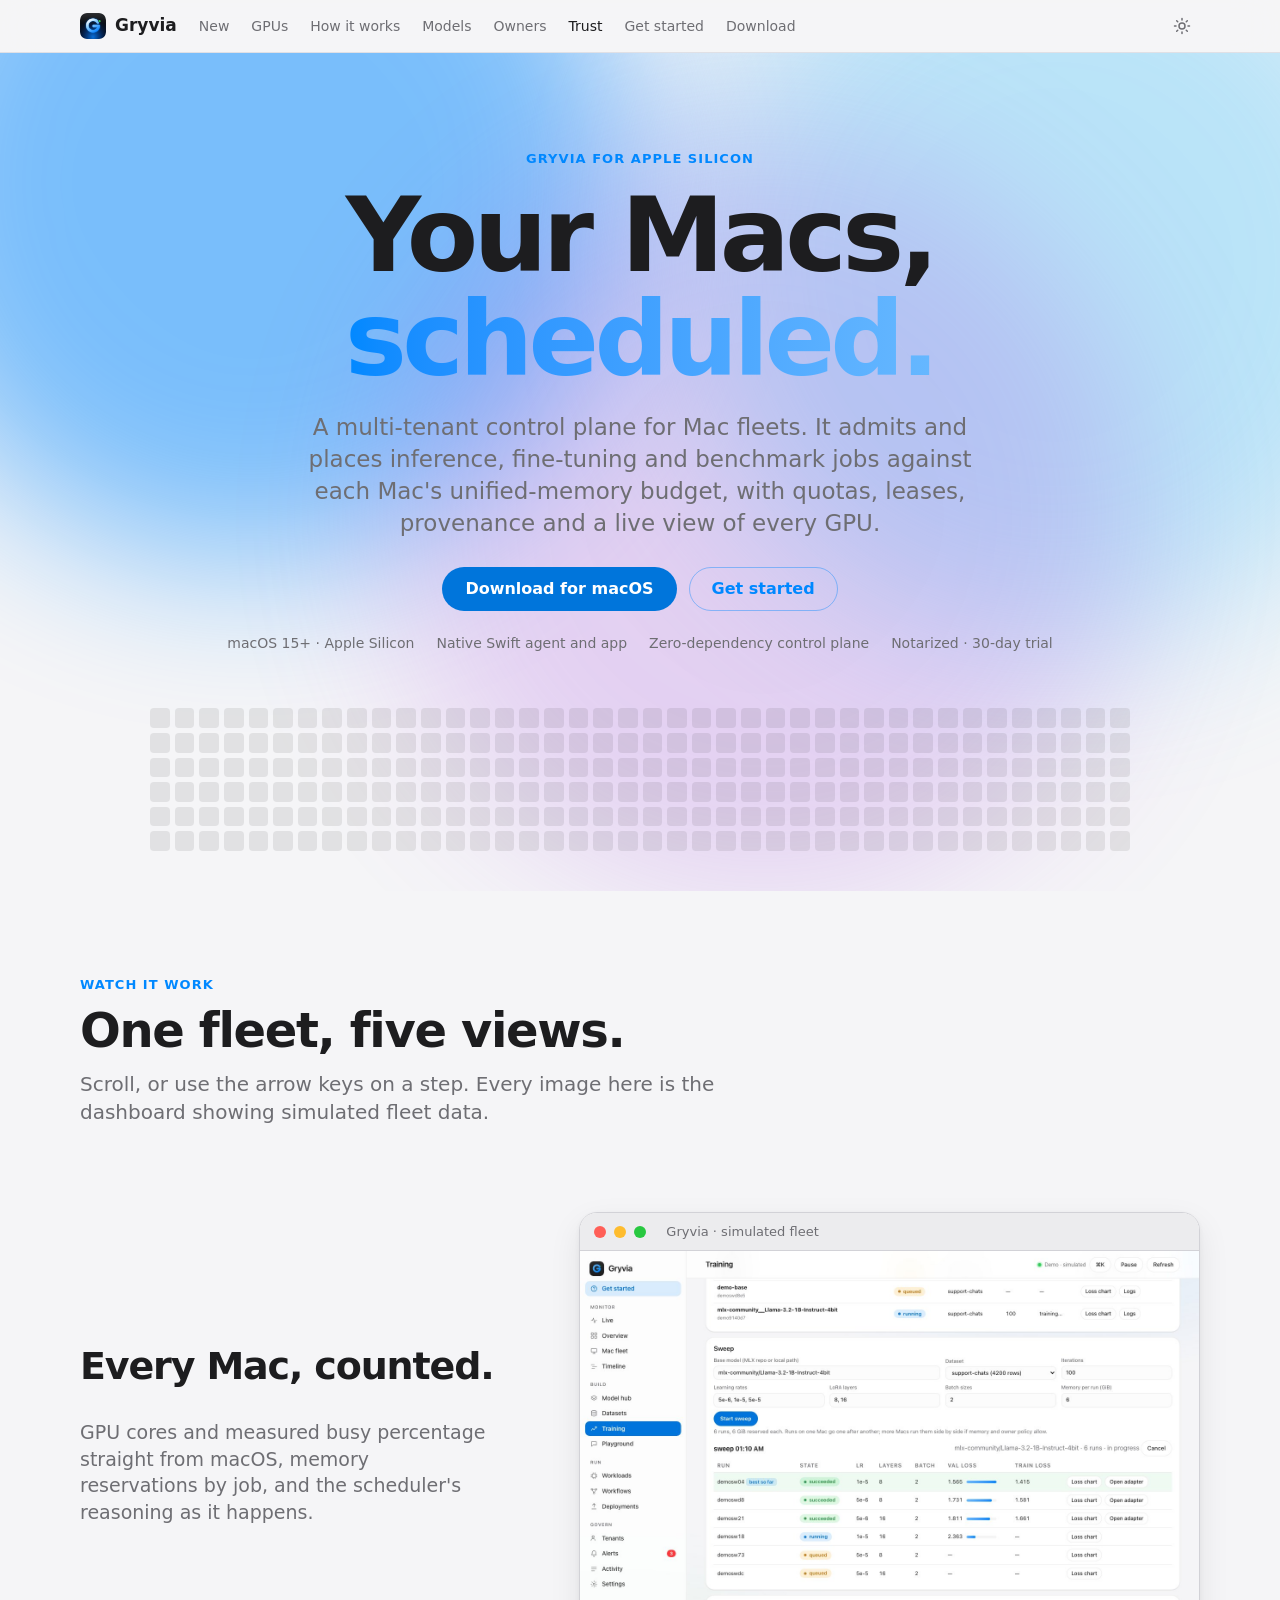
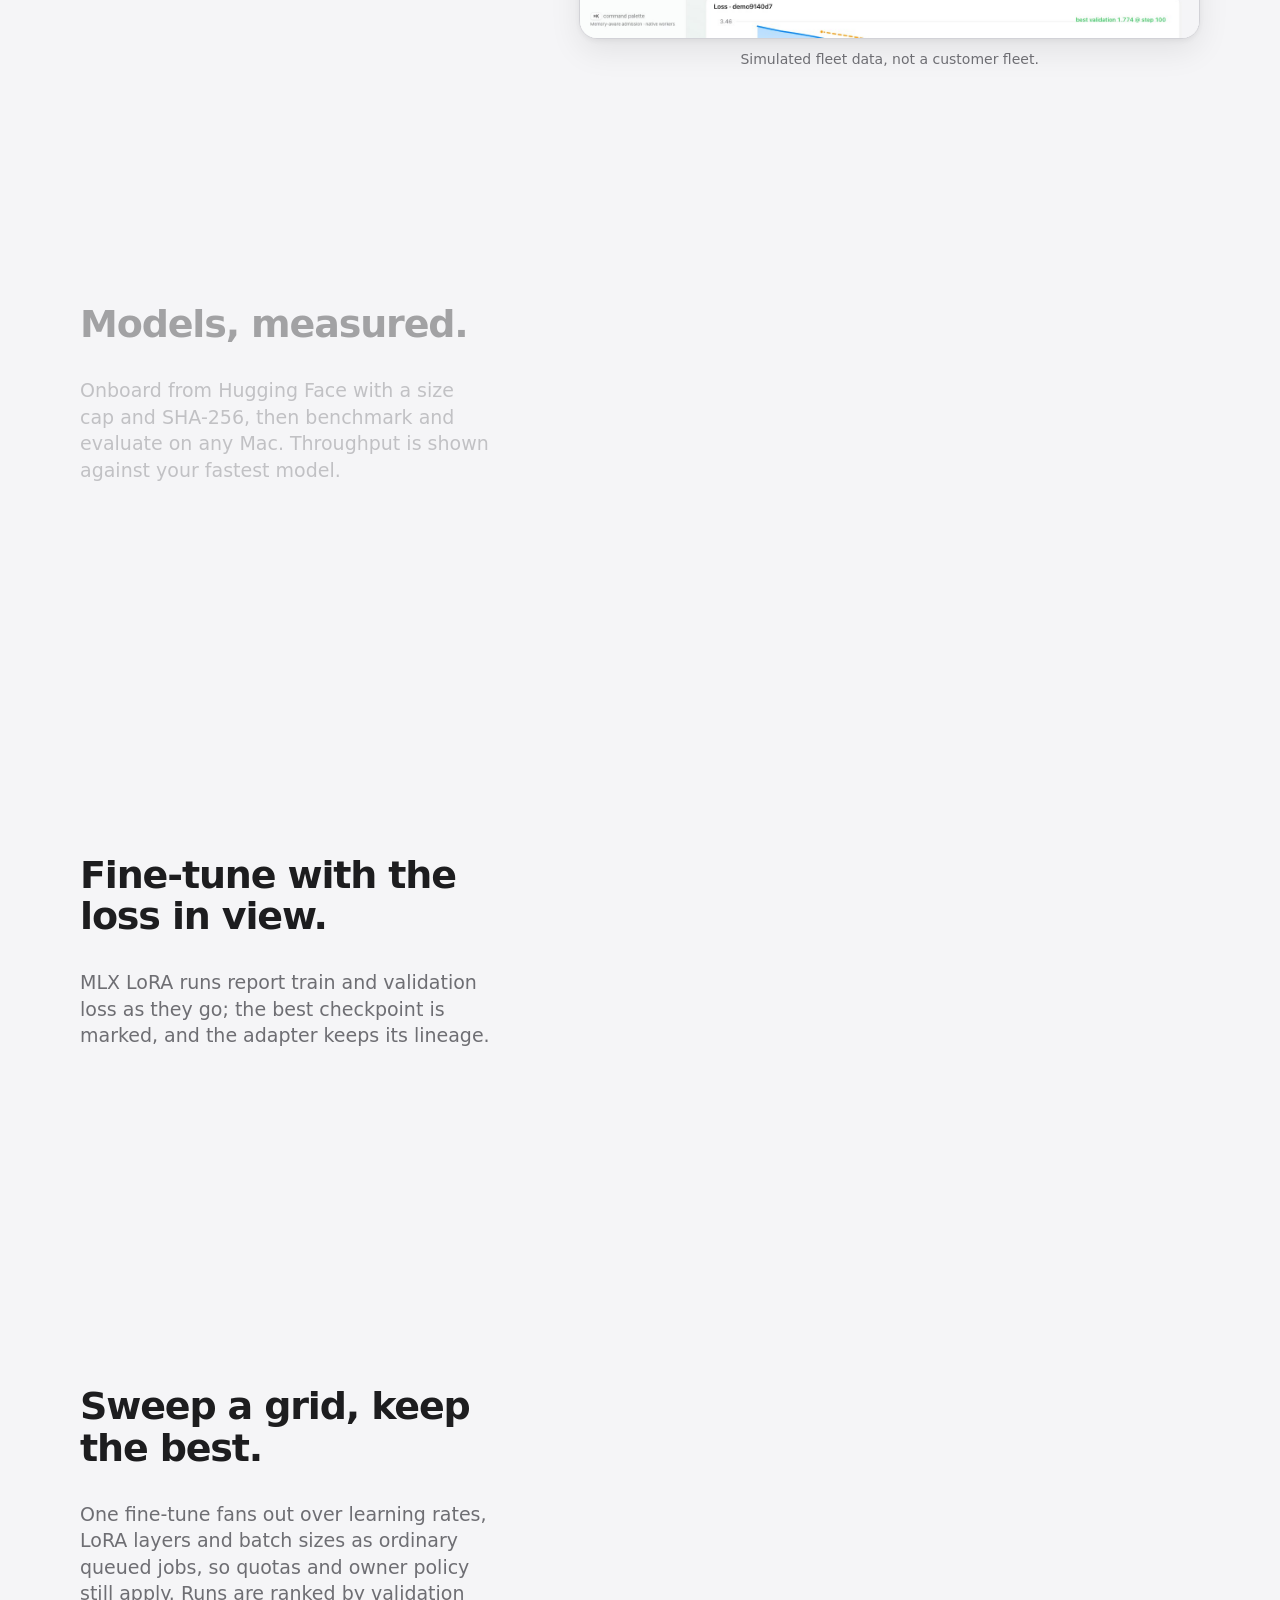
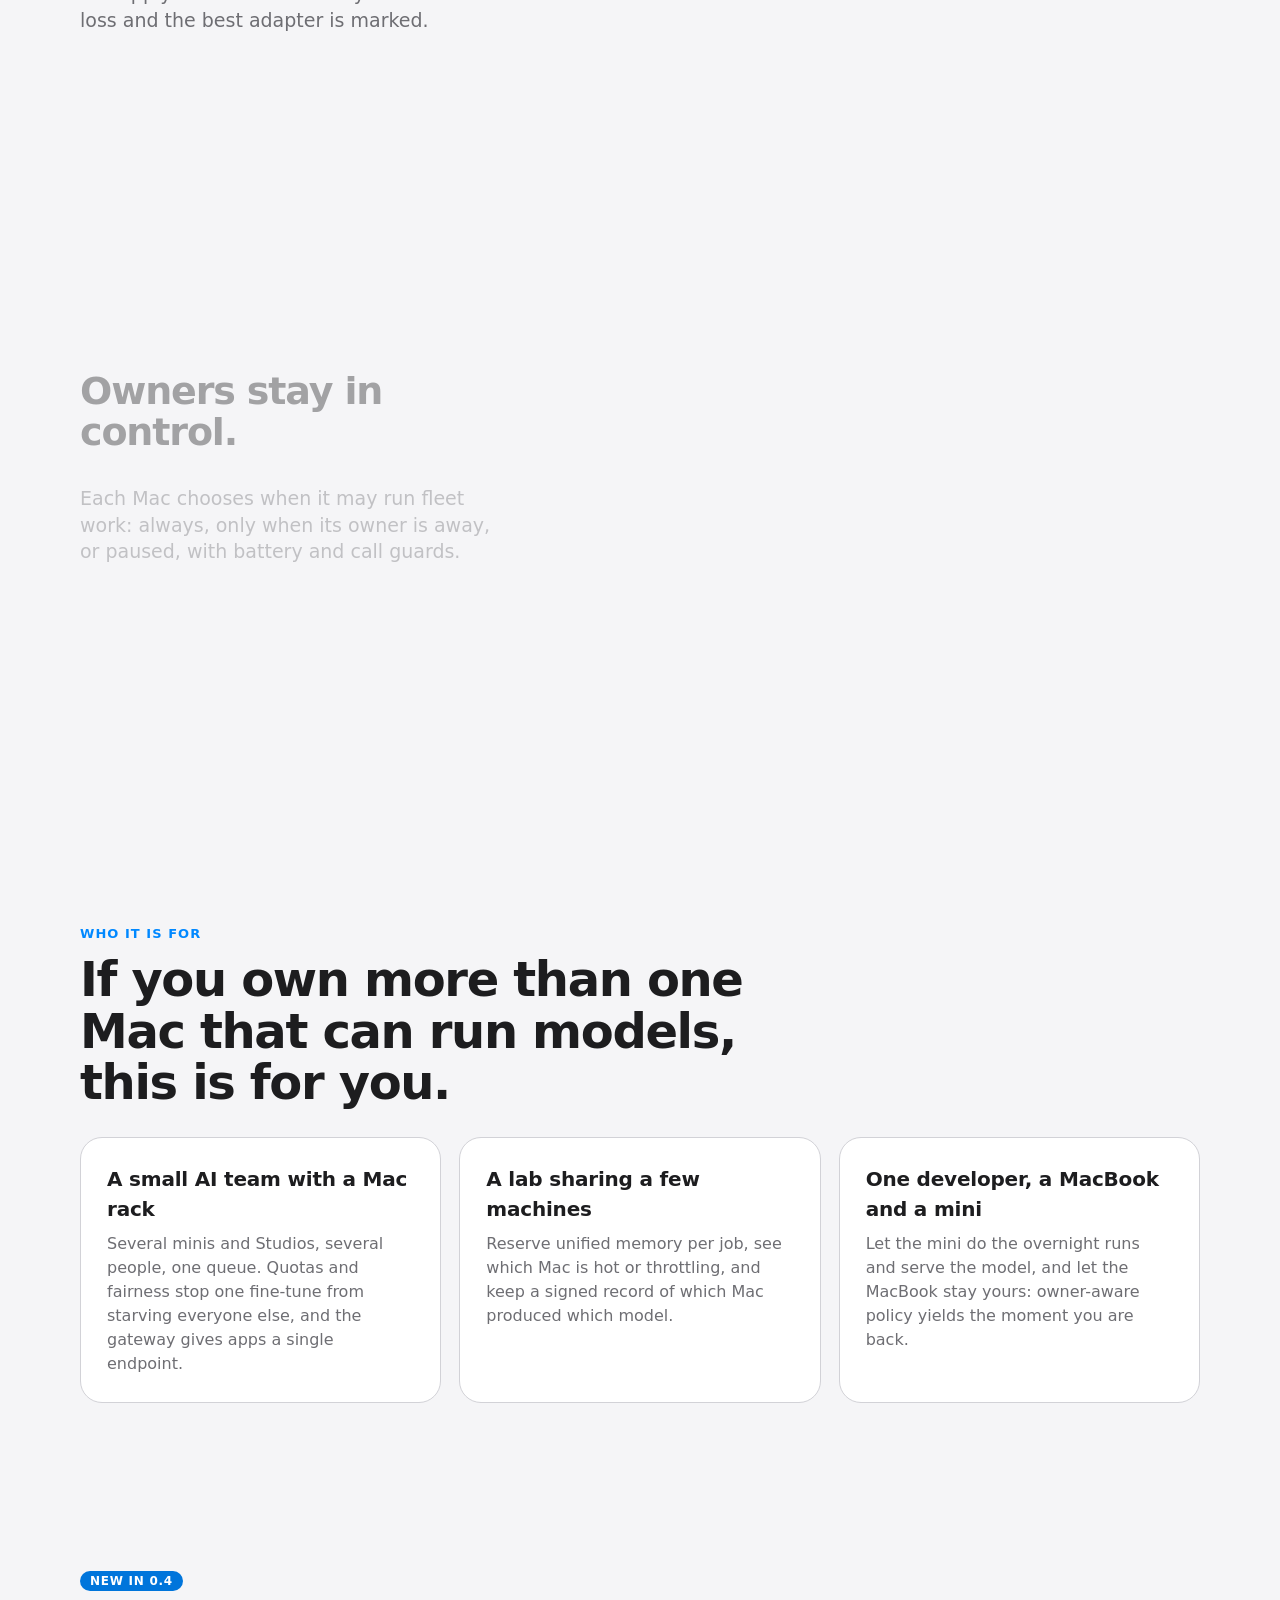
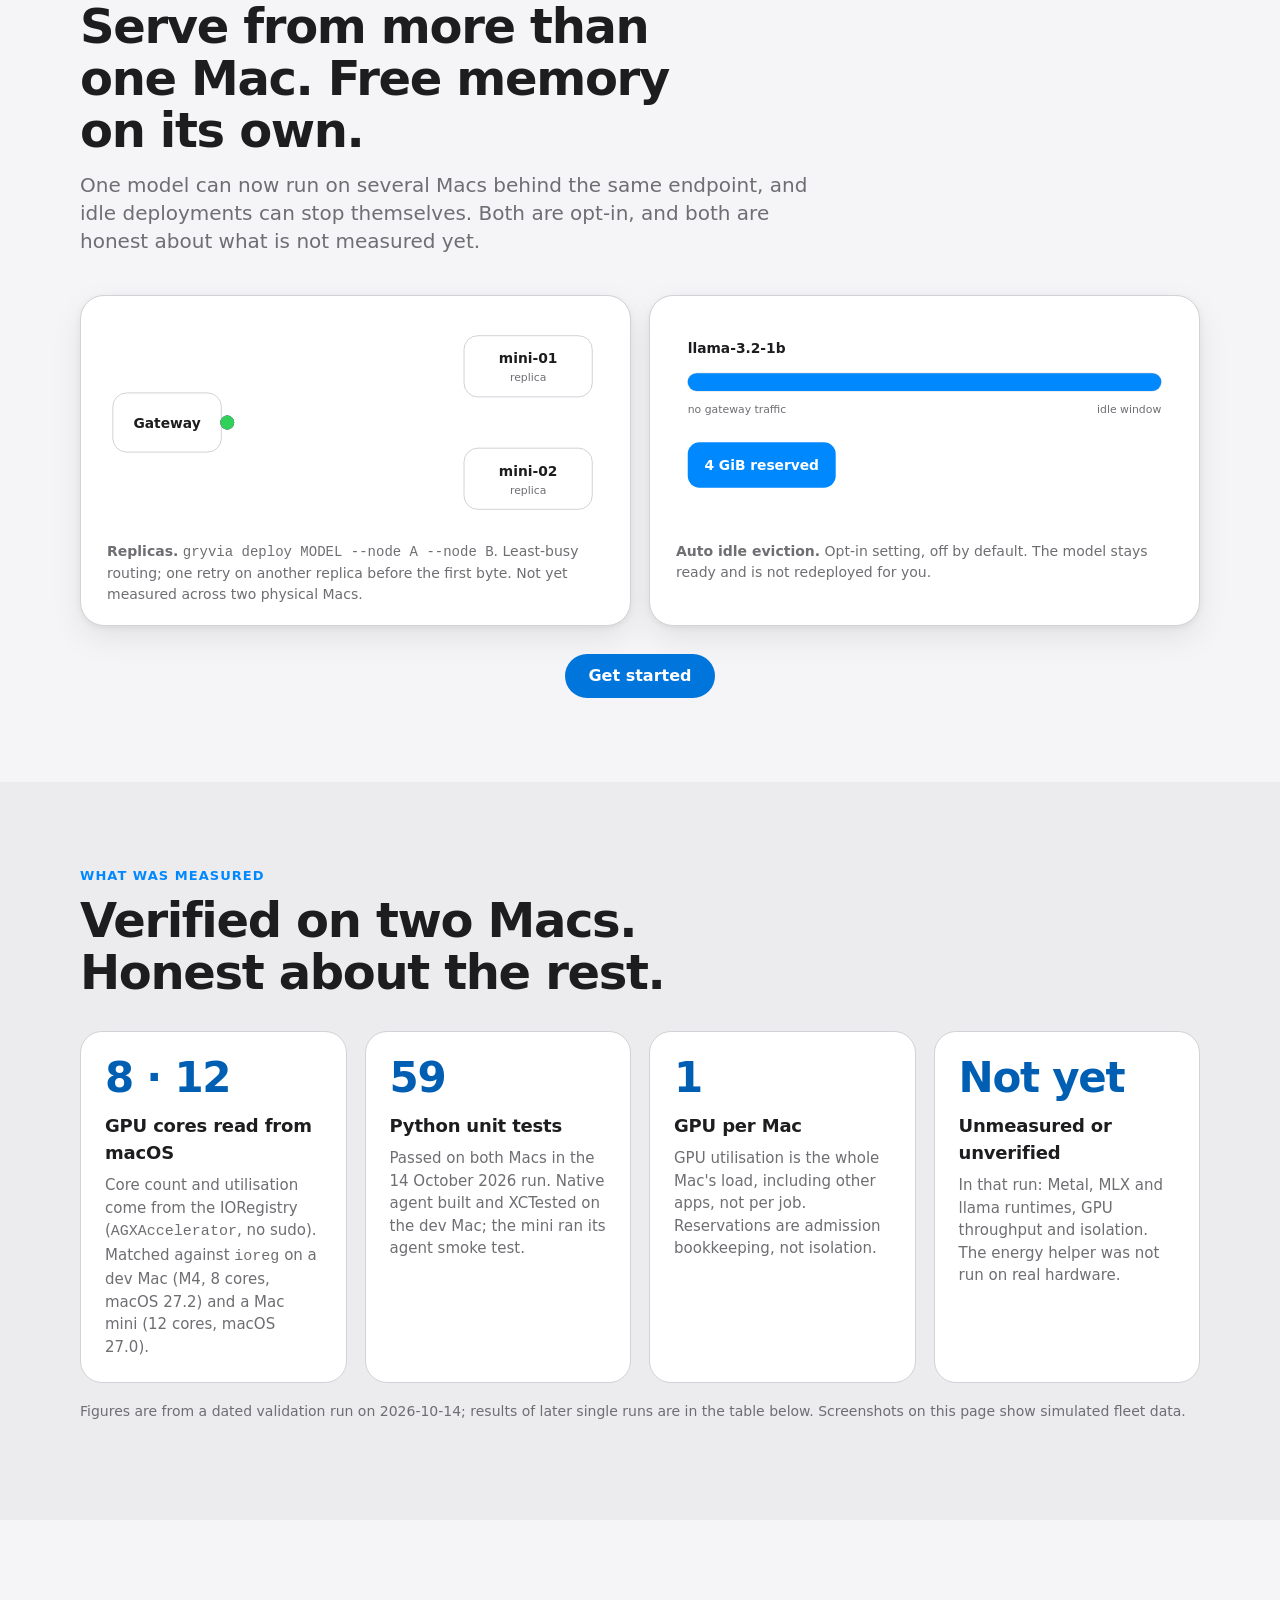
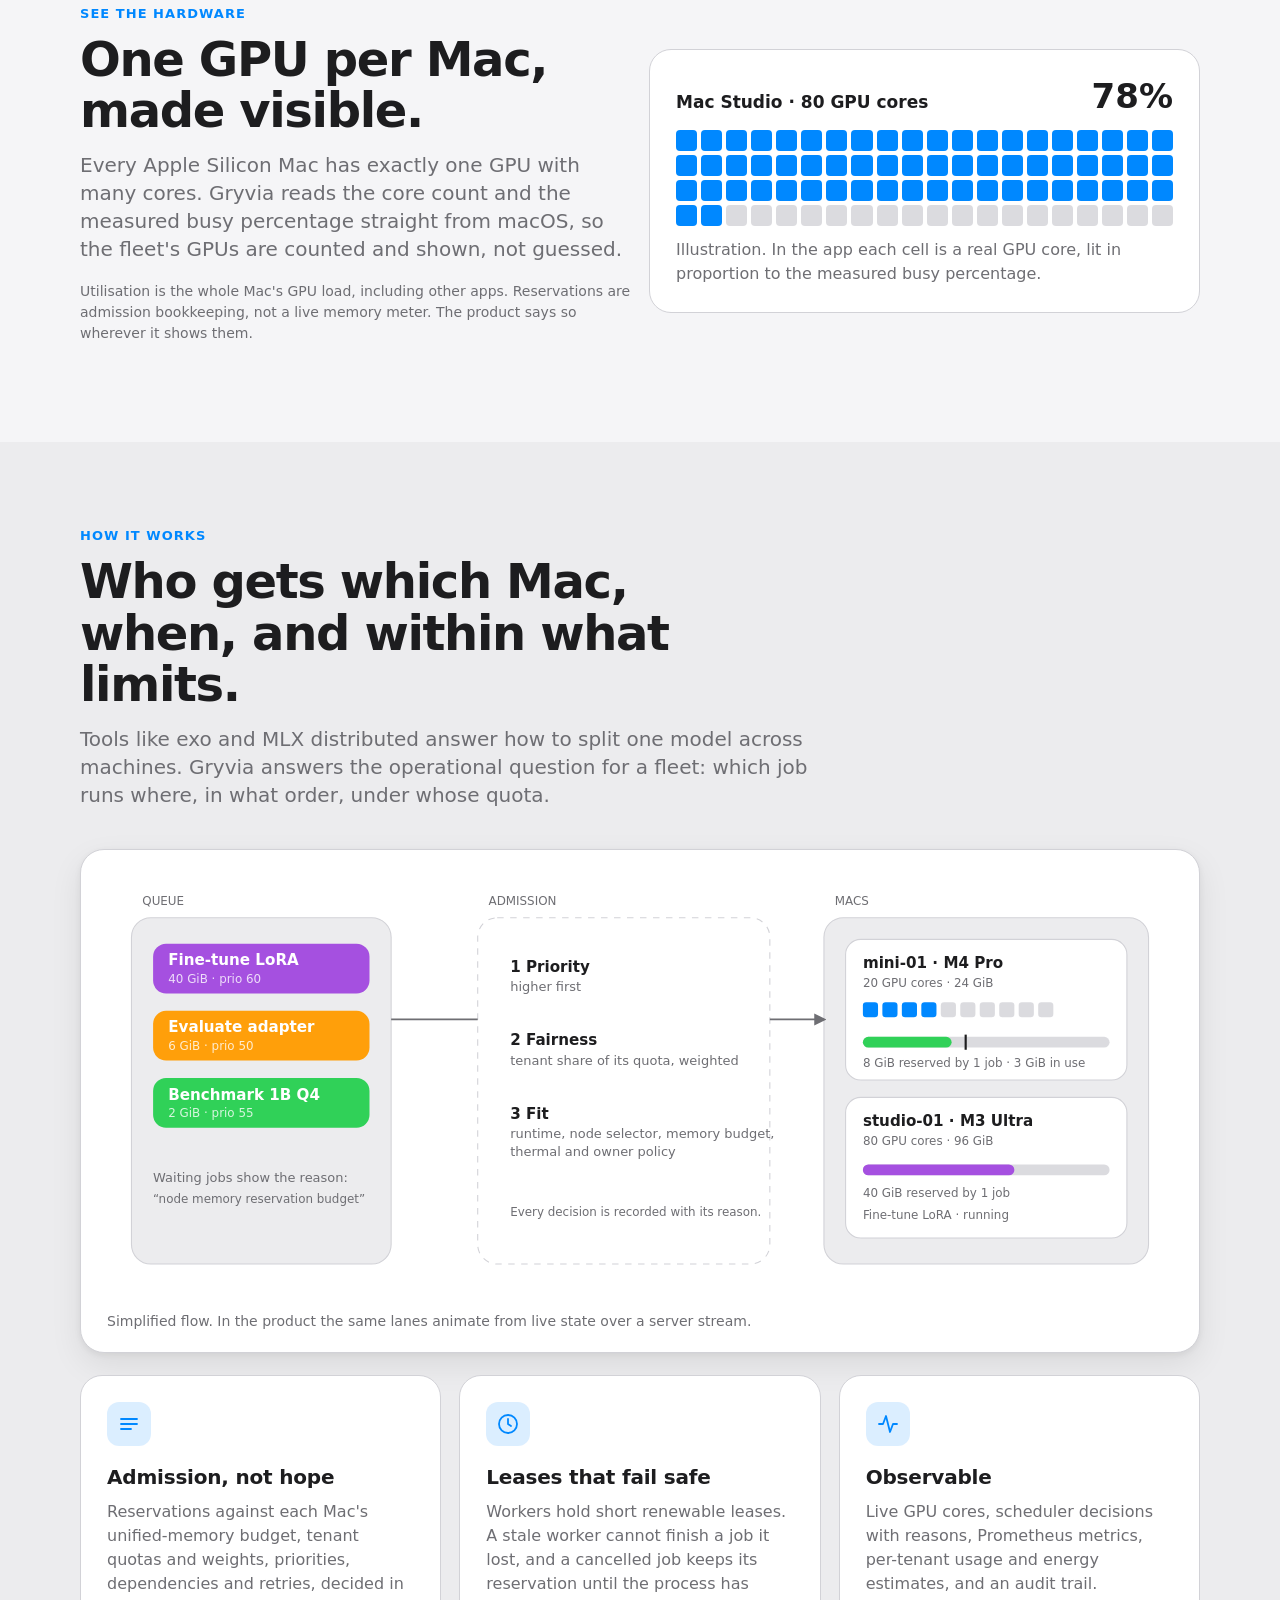
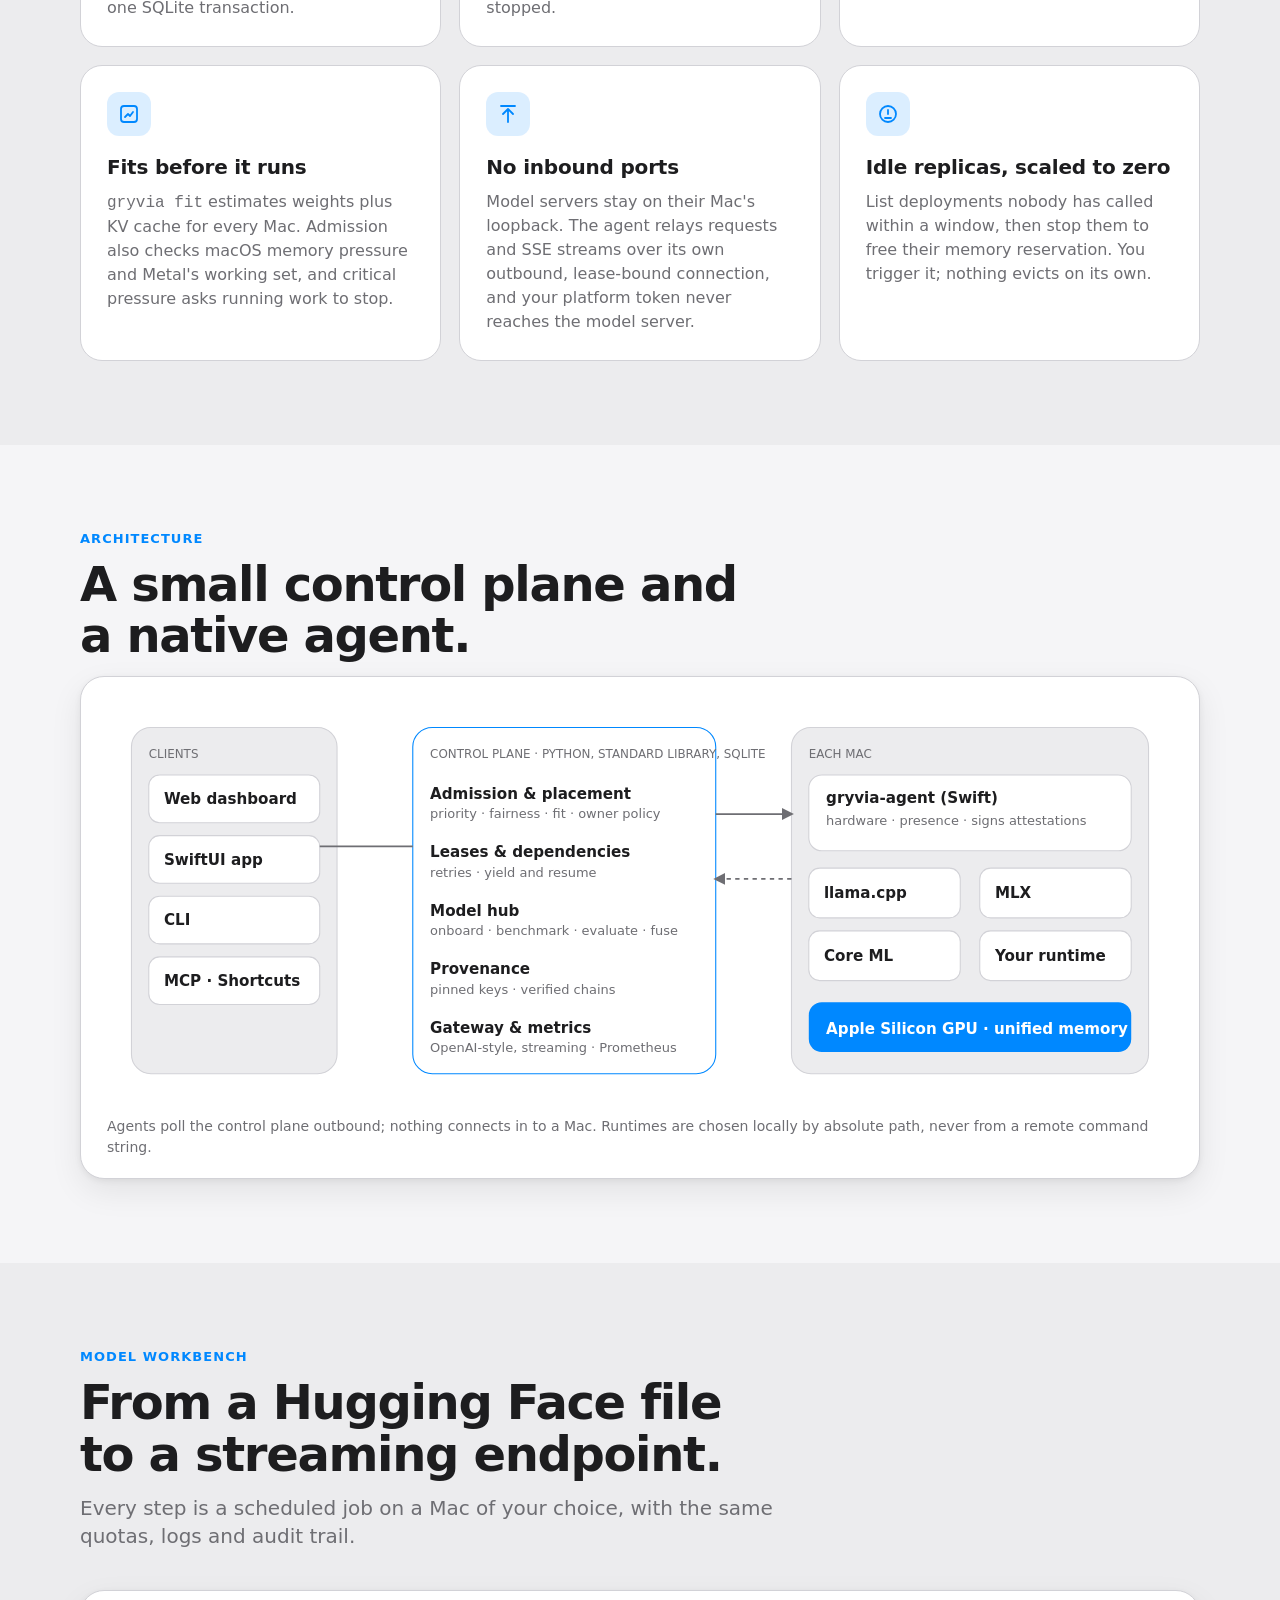
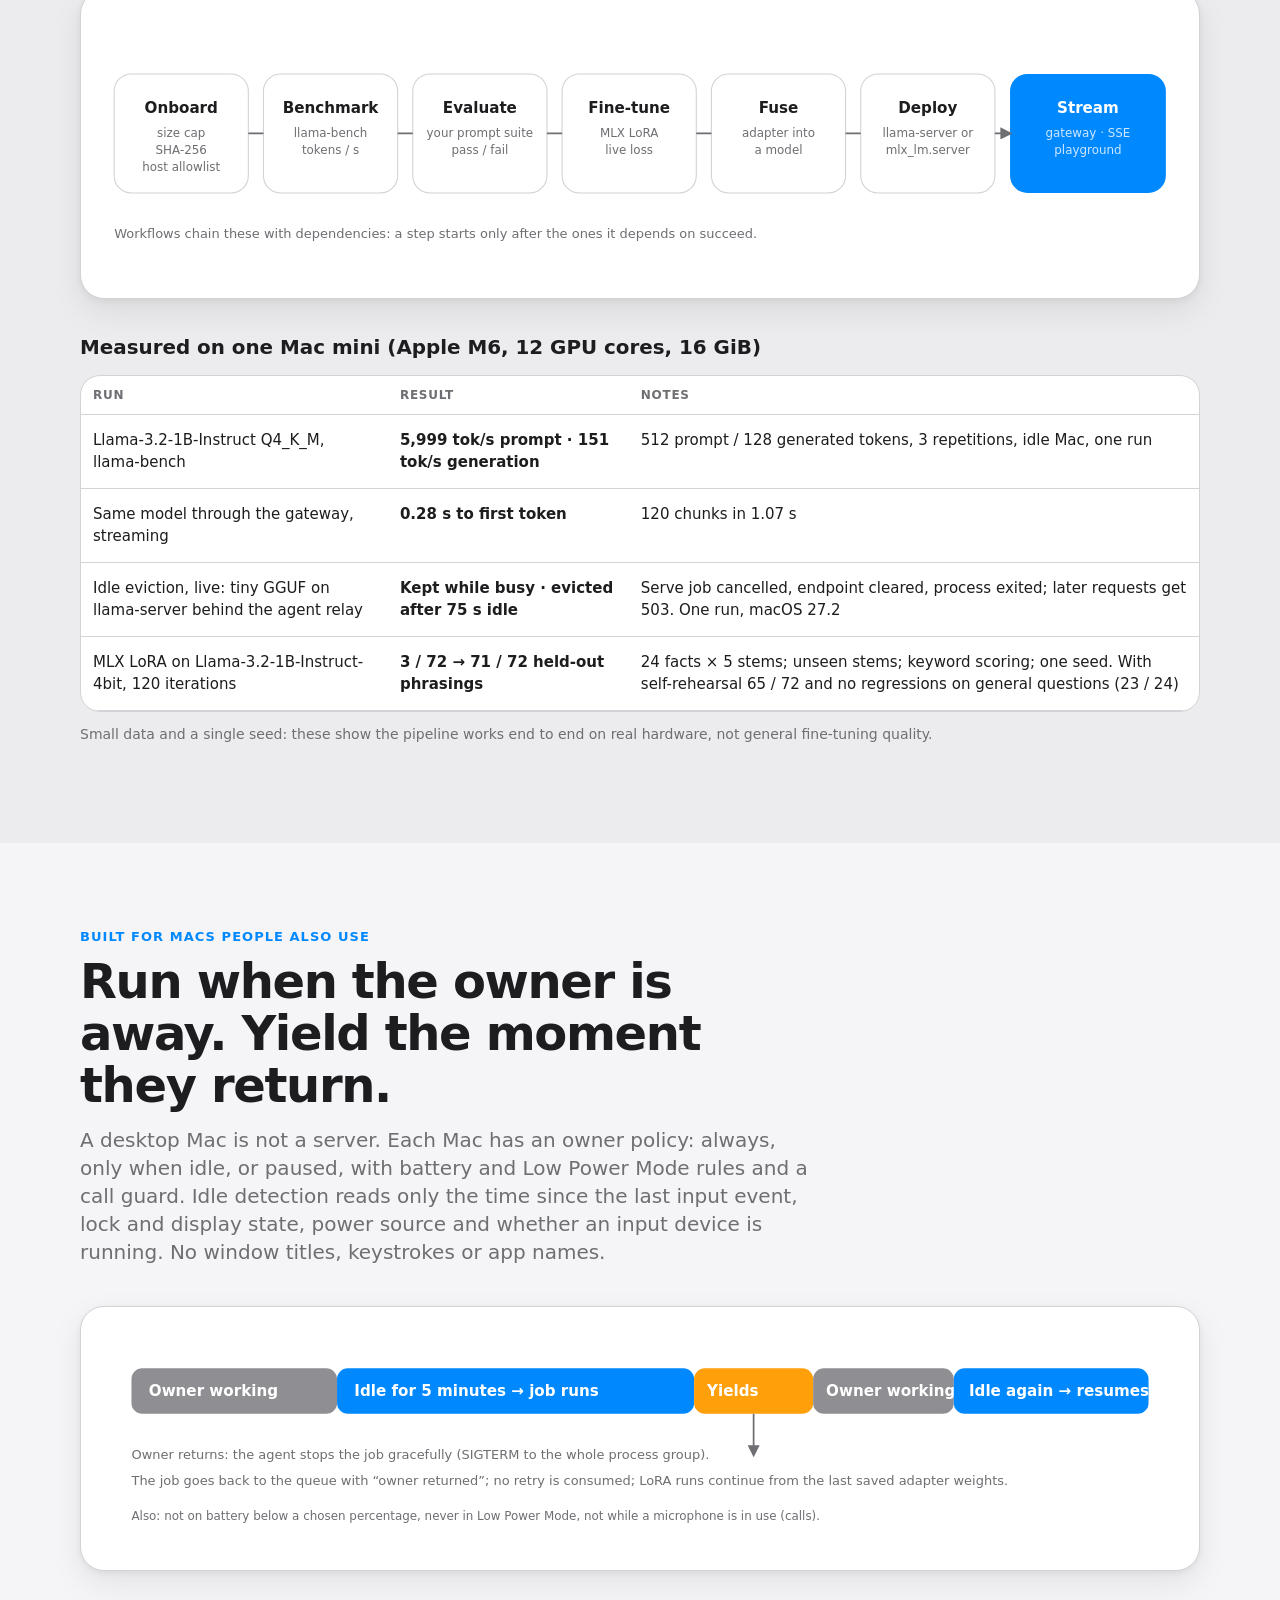
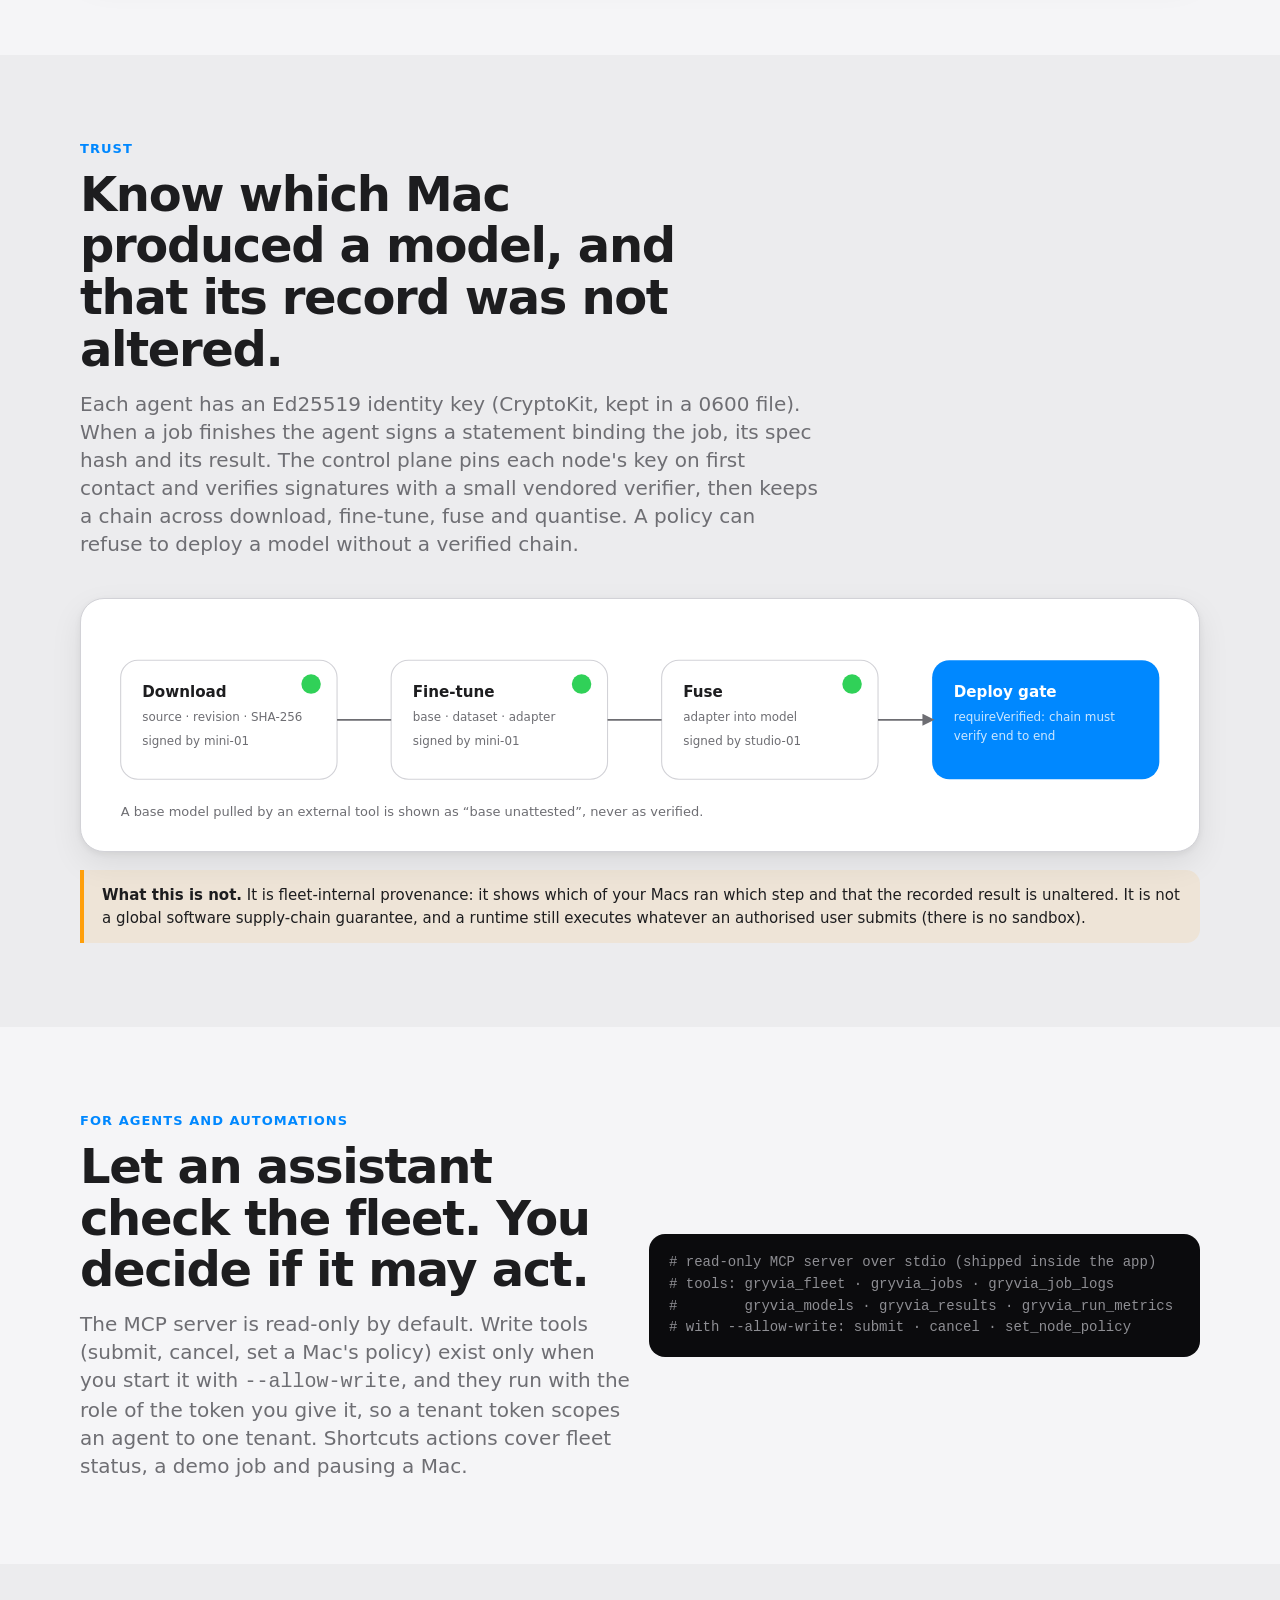
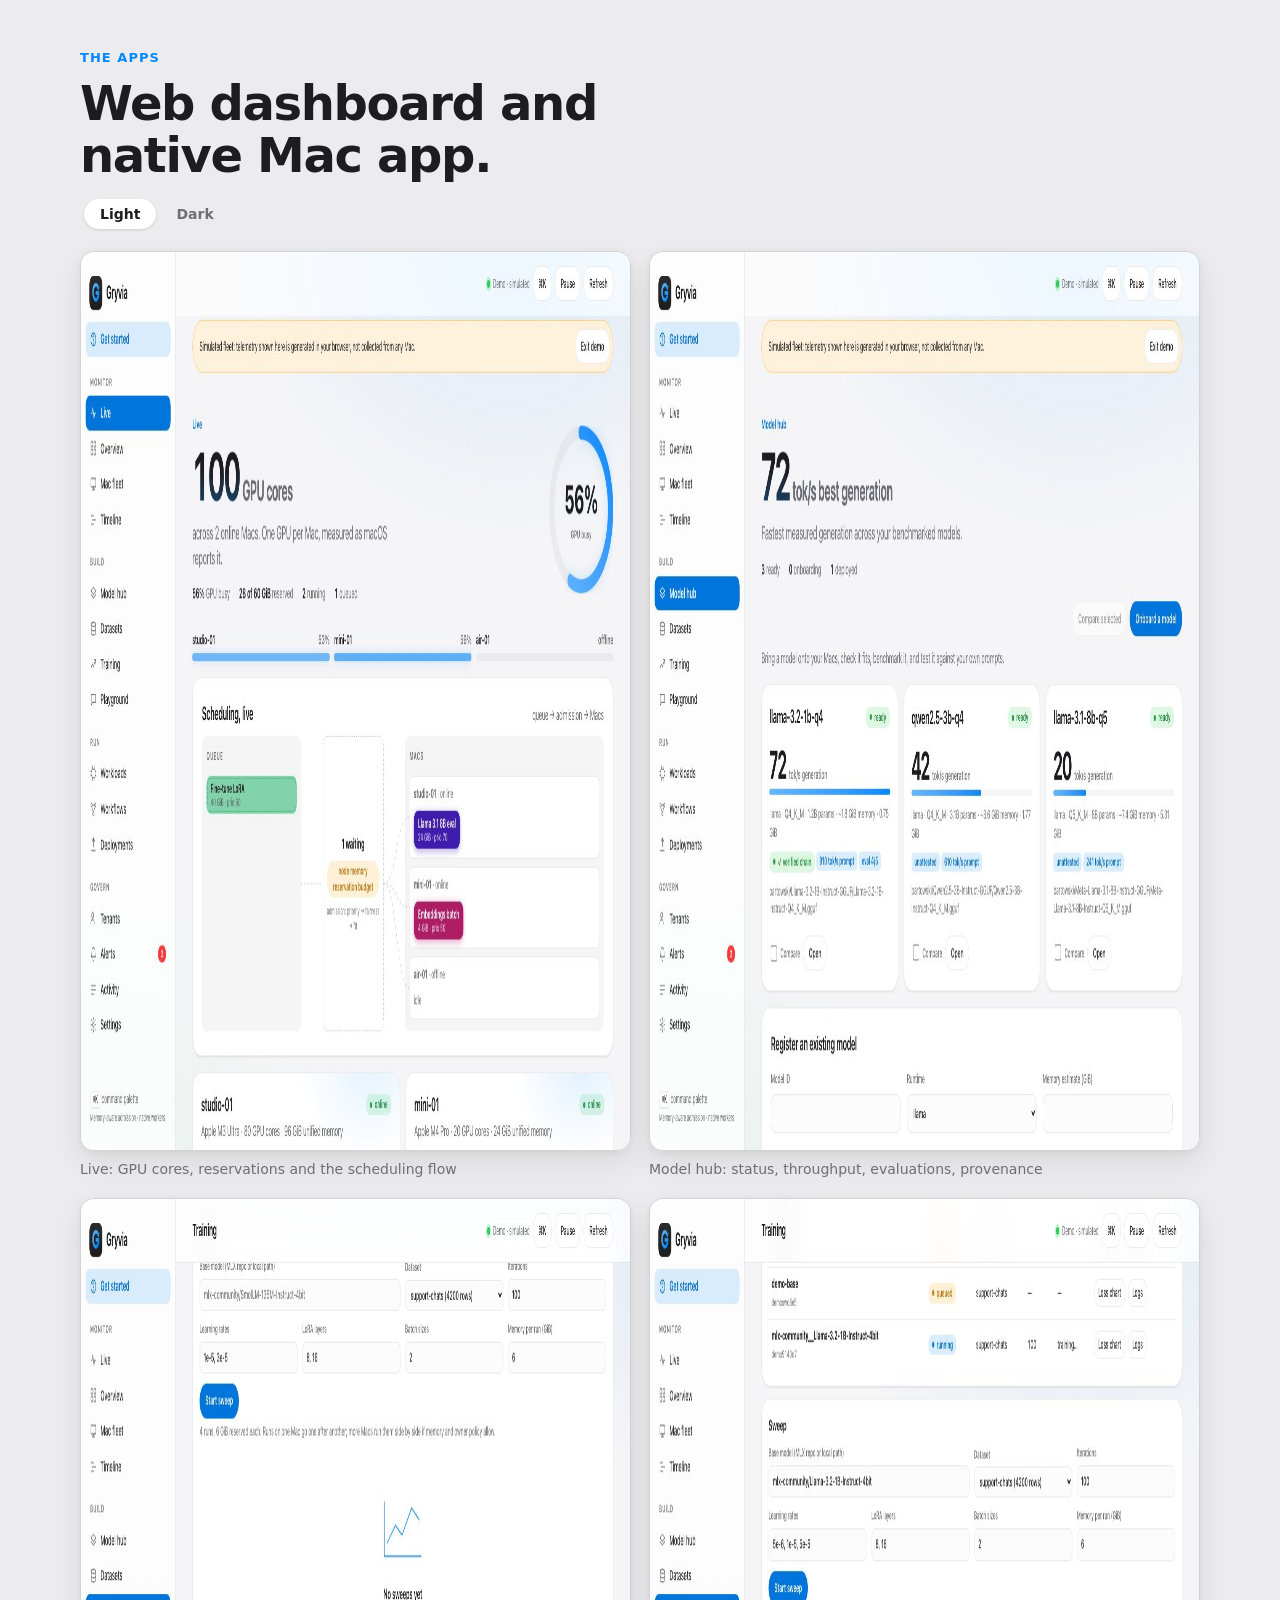
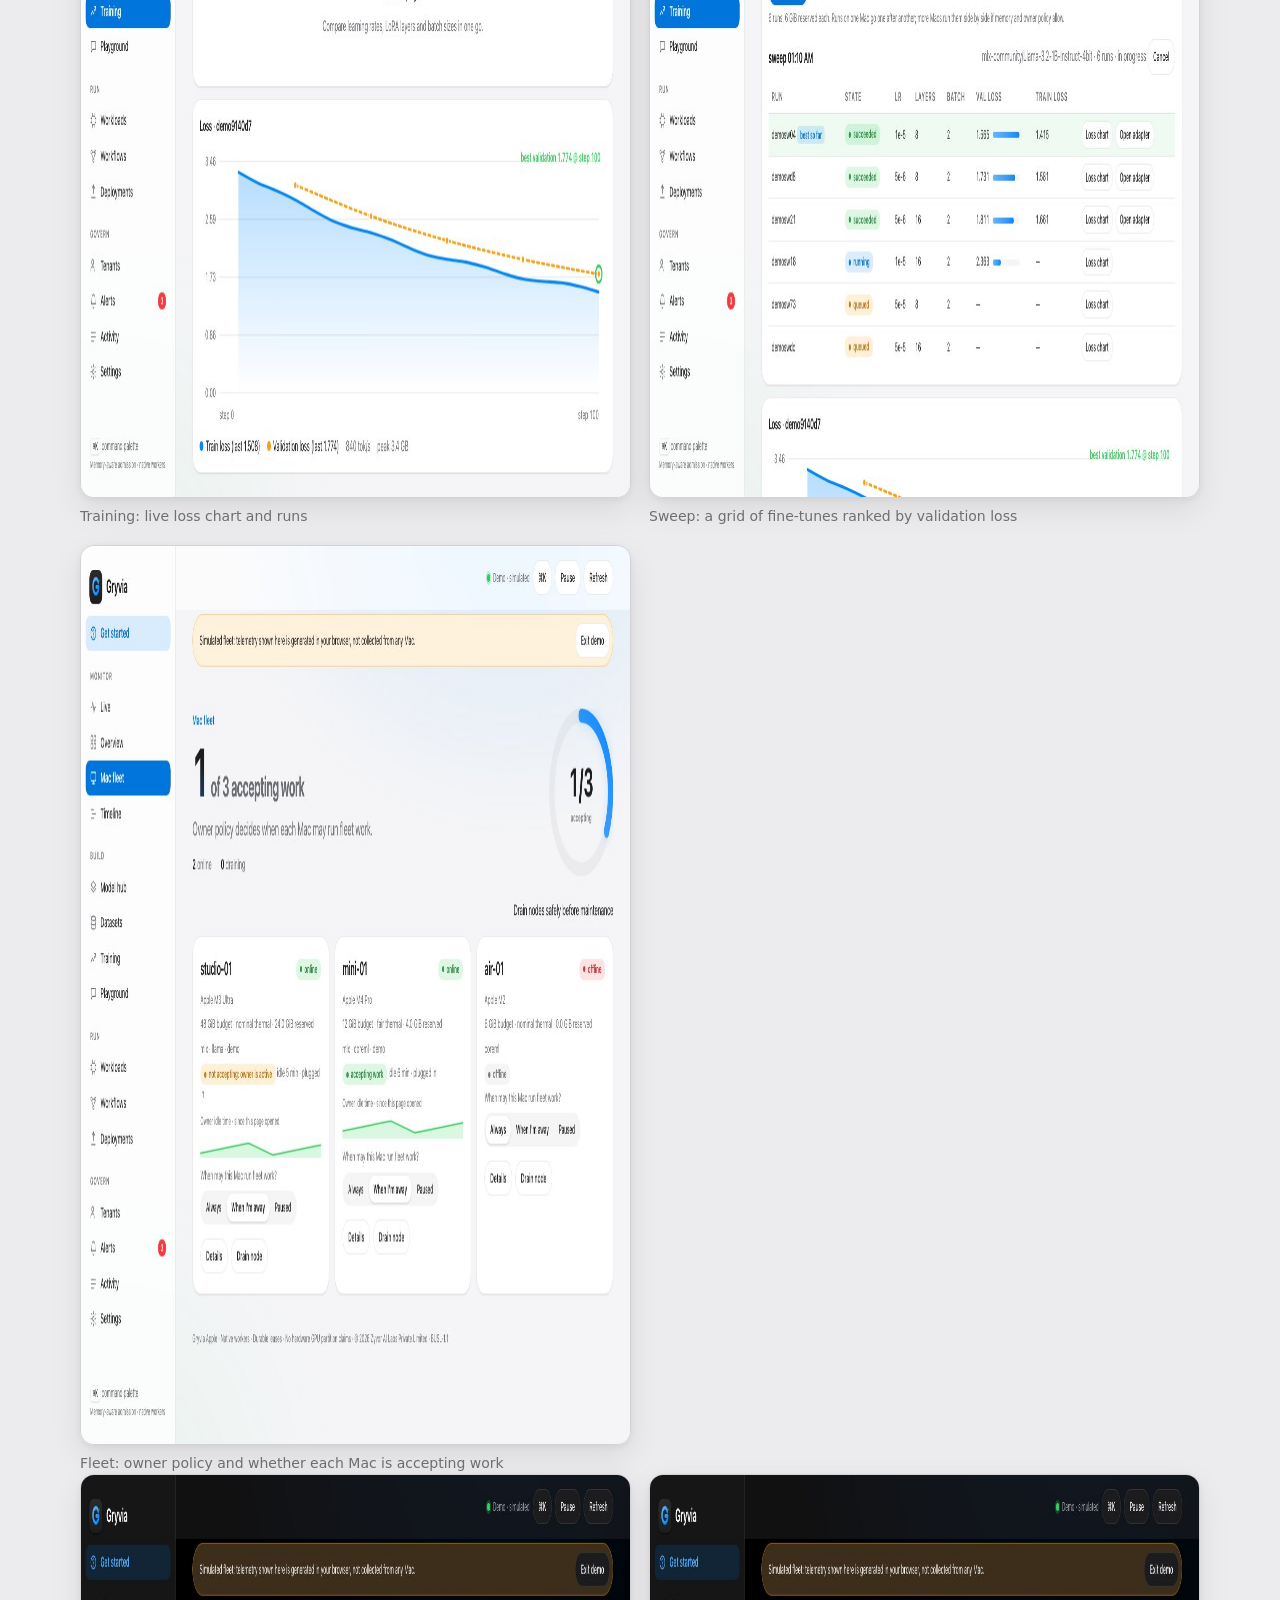
==== index.html @ c0bbc248 "Publish site Co-Authored-By: Claude Sonnet 5.5 <noreply@anthropic.com>" ====
<!doctype html>
<html lang="en">
<head>
<meta charset="utf-8">
<meta name="viewport" content="width=device-width,initial-scale=1">
<meta name="color-scheme" content="light dark">
<title>Gryvia: a control plane for Apple Silicon fleets</title>
<meta name="description" content="Schedule inference, fine-tuning and benchmarks across your Macs against each machine's unified-memory budget, with quotas, leases, provenance and a live GPU view.">
<meta property="og:title" content="Gryvia: your Macs, scheduled">
<meta property="og:description" content="A multi-tenant control plane for Apple Silicon fleets: admission, placement, quotas, leases, provenance and observability.">
<meta property="og:image" content="img/og.jpg">
<meta property="og:type" content="website">
<meta name="twitter:card" content="summary_large_image">
<link rel="icon" href="img/favicon.svg" type="image/svg+xml">
<link rel="apple-touch-icon" href="img/apple-touch-icon.png">
<link rel="stylesheet" href="tokens.css">
<link rel="stylesheet" href="site.css">
<script src="theme.js"></script>
</head>
<body>
<a class="skip" href="#main">Skip to content</a>
<nav class="top" aria-label="Primary">
  <div class="wrap">
    <a class="brand" href="#top"><img src="img/apple-touch-icon.png" alt="" width="26" height="26">Gryvia</a>
    <a class="link hide-sm" href="#new">New</a>
    <a class="link hide-sm" href="#visible">GPUs</a>
    <a class="link hide-sm" href="#how">How it works</a>
    <a class="link hide-sm" href="#models">Models</a>
    <a class="link hide-sm" href="#owners">Owners</a>
    <a class="link hide-sm" href="#trust">Trust</a>
    <a class="link" href="start/">Get started</a>
    <a class="link" href="#download">Download</a>
    <span class="sp"></span>
    <button id="theme" type="button" aria-label="Toggle light and dark">
      <svg width="18" height="18" viewBox="0 0 24 24" fill="none" stroke="currentColor" stroke-width="2" stroke-linecap="round"><circle cx="12" cy="12" r="4"/><path d="M12 2v2M12 20v2M4.9 4.9l1.4 1.4M17.7 17.7l1.4 1.4M2 12h2M20 12h2M4.9 19.1l1.4-1.4M17.7 6.3l1.4-1.4"/></svg>
    </button>
  </div>
</nav>

<main id="main">
<header class="hero" id="top">
  <div class="mesh" aria-hidden="true"><i></i><i></i><i></i></div>
  <div class="wrap">
    <div class="eyebrow">Gryvia for Apple Silicon</div>
    <h1>Your Macs, <em>scheduled.</em></h1>
    <p class="lede">A multi-tenant control plane for Mac fleets. It admits and places inference, fine-tuning and benchmark jobs against each Mac's unified-memory budget, with quotas, leases, provenance and a live view of every GPU.</p>
    <div class="cta">
      <a class="btn primary" href="#download">Download for macOS</a>
      <a class="btn ghost" href="start/">Get started</a>
    </div>
    <div class="facts"><span>macOS 15+ · Apple Silicon</span><span>Native Swift agent and app</span><span>Zero-dependency control plane</span><span>Notarized · 30-day trial</span></div>
    <div class="hero-grid reveal" id="hero-grid" role="img" aria-label="Illustration: GPU cores lighting up in waves, as in the Live view"></div>
  </div>
</header>

<section id="story">
  <div class="wrap">
    <div class="eyebrow reveal">Watch it work</div>
    <h2 class="reveal">One fleet, five views.</h2>
    <p class="sub reveal">Scroll, or use the arrow keys on a step. Every image here is the dashboard showing simulated fleet data.</p>
    <div class="story" id="story-root">
      <div class="story-steps" role="group" aria-label="Feature walkthrough">
        <article class="step" data-step="0" tabindex="0" aria-label="Step 1 of 5: Every Mac, counted."><h3>Every Mac, counted.</h3><p>GPU cores and measured busy percentage straight from macOS, memory reservations by job, and the scheduler's reasoning as it happens.</p><figure class="step-img window"><div class="bar"><i></i><i></i><i></i><span>Gryvia</span></div><picture><img class="light" src="img/live-light.jpg" alt="Live view: GPU cores, reservations and scheduling flow (light, simulated fleet)" width="1440" height="900" loading="lazy"><img class="dark" src="img/live-dark.jpg" alt="Live view: GPU cores, reservations and scheduling flow (dark, simulated fleet)" width="1440" height="900" loading="lazy"></picture></figure></article>
        <article class="step" data-step="1" tabindex="0" aria-label="Step 2 of 5: Models, measured."><h3>Models, measured.</h3><p>Onboard from Hugging Face with a size cap and SHA-256, then benchmark and evaluate on any Mac. Throughput is shown against your fastest model.</p><figure class="step-img window"><div class="bar"><i></i><i></i><i></i><span>Gryvia</span></div><picture><img class="light" src="img/models-light.jpg" alt="Model hub: status, throughput, evaluations and provenance (light, simulated fleet)" width="1440" height="900" loading="lazy"><img class="dark" src="img/models-dark.jpg" alt="Model hub: status, throughput, evaluations and provenance (dark, simulated fleet)" width="1440" height="900" loading="lazy"></picture></figure></article>
        <article class="step" data-step="2" tabindex="0" aria-label="Step 3 of 5: Fine-tune with the loss in view."><h3>Fine-tune with the loss in view.</h3><p>MLX LoRA runs report train and validation loss as they go; the best checkpoint is marked, and the adapter keeps its lineage.</p><figure class="step-img window"><div class="bar"><i></i><i></i><i></i><span>Gryvia</span></div><picture><img class="light" src="img/training-light.jpg" alt="Training: live loss chart and runs (light, simulated fleet)" width="1440" height="900" loading="lazy"><img class="dark" src="img/training-dark.jpg" alt="Training: live loss chart and runs (dark, simulated fleet)" width="1440" height="900" loading="lazy"></picture></figure></article>
        <article class="step" data-step="3" tabindex="0" aria-label="Step 4 of 5: Sweep a grid, keep the best."><h3>Sweep a grid, keep the best.</h3><p>One fine-tune fans out over learning rates, LoRA layers and batch sizes as ordinary queued jobs, so quotas and owner policy still apply. Runs are ranked by validation loss and the best adapter is marked.</p><figure class="step-img window"><div class="bar"><i></i><i></i><i></i><span>Gryvia</span></div><picture><img class="light" src="img/sweep-light.jpg" alt="Sweep: a grid of fine-tunes ranked by validation loss (light, simulated fleet)" width="1440" height="900" loading="lazy"><img class="dark" src="img/sweep-dark.jpg" alt="Sweep: a grid of fine-tunes ranked by validation loss (dark, simulated fleet)" width="1440" height="900" loading="lazy"></picture></figure></article>
        <article class="step" data-step="4" tabindex="0" aria-label="Step 5 of 5: Owners stay in control."><h3>Owners stay in control.</h3><p>Each Mac chooses when it may run fleet work: always, only when its owner is away, or paused, with battery and call guards.</p><figure class="step-img window"><div class="bar"><i></i><i></i><i></i><span>Gryvia</span></div><picture><img class="light" src="img/fleet-light.jpg" alt="Fleet: owner policy and whether each Mac is accepting work (light, simulated fleet)" width="1440" height="900" loading="lazy"><img class="dark" src="img/fleet-dark.jpg" alt="Fleet: owner policy and whether each Mac is accepting work (dark, simulated fleet)" width="1440" height="900" loading="lazy"></picture></figure></article>
      </div>
      <div class="story-stage">
        <div class="window">
          <div class="bar"><i></i><i></i><i></i><span>Gryvia · simulated fleet</span></div>
          <div class="stage-imgs">
            <picture class="shot on" data-step=0><img class="light" src="img/live-light.jpg" alt="Live view: GPU cores, reservations and scheduling flow (light, simulated fleet)" width="1440" height="900"><img class="dark" src="img/live-dark.jpg" alt="Live view: GPU cores, reservations and scheduling flow (dark, simulated fleet)" width="1440" height="900"></picture>
            <picture class="shot" data-step=1><img class="light" src="img/models-light.jpg" alt="Model hub: status, throughput, evaluations and provenance (light, simulated fleet)" width="1440" height="900" loading="lazy"><img class="dark" src="img/models-dark.jpg" alt="Model hub: status, throughput, evaluations and provenance (dark, simulated fleet)" width="1440" height="900" loading="lazy"></picture>
            <picture class="shot" data-step=2><img class="light" src="img/training-light.jpg" alt="Training: live loss chart and runs (light, simulated fleet)" width="1440" height="900" loading="lazy"><img class="dark" src="img/training-dark.jpg" alt="Training: live loss chart and runs (dark, simulated fleet)" width="1440" height="900" loading="lazy"></picture>
            <picture class="shot" data-step=3><img class="light" src="img/sweep-light.jpg" alt="Sweep: a grid of fine-tunes ranked by validation loss (light, simulated fleet)" width="1440" height="900" loading="lazy"><img class="dark" src="img/sweep-dark.jpg" alt="Sweep: a grid of fine-tunes ranked by validation loss (dark, simulated fleet)" width="1440" height="900" loading="lazy"></picture>
            <picture class="shot" data-step=4><img class="light" src="img/fleet-light.jpg" alt="Fleet: owner policy and whether each Mac is accepting work (light, simulated fleet)" width="1440" height="900" loading="lazy"><img class="dark" src="img/fleet-dark.jpg" alt="Fleet: owner policy and whether each Mac is accepting work (dark, simulated fleet)" width="1440" height="900" loading="lazy"></picture>
          </div>
        </div>
        <p class="note demo-label">Simulated fleet data, not a customer fleet.</p>
      </div>
    </div>
  </div>
</section>

<section id="who">
  <div class="wrap">
    <div class="eyebrow reveal">Who it is for</div>
    <h2 class="reveal">If you own more than one Mac that can run models, this is for you.</h2>
    <div class="grid g3" style="margin-top:28px">
      <div class="card reveal"><h3>A small AI team with a Mac rack</h3><p>Several minis and Studios, several people, one queue. Quotas and fairness stop one fine-tune from starving everyone else, and the gateway gives apps a single endpoint.</p></div>
      <div class="card reveal"><h3>A lab sharing a few machines</h3><p>Reserve unified memory per job, see which Mac is hot or throttling, and keep a signed record of which Mac produced which model.</p></div>
      <div class="card reveal"><h3>One developer, a MacBook and a mini</h3><p>Let the mini do the overnight runs and serve the model, and let the MacBook stay yours: owner-aware policy yields the moment you are back.</p></div>
    </div>
  </div>
</section>

<section id="new">
  <div class="wrap">
    <div class="eyebrow reveal"><span class="badge-new">New in 0.4</span></div>
    <h2 class="reveal">Serve from more than one Mac. Free memory on its own.</h2>
    <p class="sub reveal">One model can now run on several Macs behind the same endpoint, and idle deployments can stop themselves. Both are opt-in, and both are honest about what is not measured yet.</p>
    <div class="new-grid">
      <figure class="diagram reveal">
        <svg viewBox="0 0 520 220" role="img" aria-labelledby="rep-t rep-d">
          <title id="rep-t">Requests spread over two replicas, with one failover</title>
          <desc id="rep-d">Requests leave the gateway toward two Macs. One request to the lower Mac fails in red and is retried on the upper Mac in green.</desc>
          <rect class="d-card" x="14" y="80" width="110" height="60" rx="14"/><text class="d-text" x="69" y="116" text-anchor="middle">Gateway</text>
          <rect class="d-card" x="370" y="22" width="130" height="62" rx="14"/><text class="d-text" x="435" y="50" text-anchor="middle">mini-01</text><text class="d-small" x="435" y="68" text-anchor="middle">replica</text>
          <rect class="d-card" x="370" y="136" width="130" height="62" rx="14"/><text class="d-text" x="435" y="164" text-anchor="middle">mini-02</text><text class="d-small" x="435" y="182" text-anchor="middle">replica</text>
          <g transform="translate(130 110)"><circle class="req" r="7"/><circle class="req r2 to-b" r="7"/><circle class="req fail" r="7"/><circle class="retry" r="7"/></g>
        </svg>
        <figcaption><strong>Replicas.</strong> <code>gryvia deploy MODEL --node A --node B</code>. Least-busy routing; one retry on another replica before the first byte. Not yet measured across two physical Macs.</figcaption>
      </figure>
      <figure class="diagram reveal">
        <svg viewBox="0 0 520 220" role="img" aria-labelledby="idl-t idl-d">
          <title id="idl-t">A model with no traffic is stopped and its memory freed</title>
          <desc id="idl-d">A bar fills as a model sits idle. When it reaches the window the memory block fades and an evicted tag appears.</desc>
          <text class="d-text" x="20" y="40">llama-3.2-1b</text>
          <rect class="d-box" x="20" y="60" width="480" height="18" rx="9"/>
          <rect class="d-accent idle-bar" x="20" y="60" width="480" height="18" rx="9"/>
          <text class="d-small" x="20" y="100">no gateway traffic</text><text class="d-small" x="500" y="100" text-anchor="end">idle window</text>
          <g class="idle-mem"><rect class="d-accent" x="20" y="130" width="150" height="46" rx="12"/><text x="95" y="158" text-anchor="middle" fill="#fff" font-weight="700" font-size="14">4 GiB reserved</text></g>
          <g class="idle-tag"><rect x="220" y="130" width="200" height="46" rx="12" fill="var(--green)"/><text x="320" y="158" text-anchor="middle" fill="#fff" font-weight="700" font-size="14">evicted · memory freed</text></g>
        </svg>
        <figcaption><strong>Auto idle eviction.</strong> Opt-in setting, off by default. The model stays ready and is not redeployed for you.</figcaption>
      </figure>
    </div>
    <div class="cta reveal" style="margin-top:28px"><a class="btn primary" href="start/">Get started</a></div>
  </div>
</section>

<section id="specs" class="alt">
  <div class="wrap">
    <div class="eyebrow reveal">What was measured</div>
    <h2 class="reveal">Verified on two Macs. Honest about the rest.</h2>
    <div class="grid g4 specs">
      <div class="spec reveal"><span class="big">8 · 12</span><h3>GPU cores read from macOS</h3><p>Core count and utilisation come from the IORegistry (<code>AGXAccelerator</code>, no sudo). Matched against <code>ioreg</code> on a dev Mac (M4, 8 cores, macOS 27.2) and a Mac mini (12 cores, macOS 27.0).</p></div>
      <div class="spec reveal"><span class="big">59</span><h3>Python unit tests</h3><p>Passed on both Macs in the 14 October 2026 run. Native agent built and XCTested on the dev Mac; the mini ran its agent smoke test.</p></div>
      <div class="spec reveal"><span class="big">1</span><h3>GPU per Mac</h3><p>GPU utilisation is the whole Mac's load, including other apps, not per job. Reservations are admission bookkeeping, not isolation.</p></div>
      <div class="spec reveal"><span class="big">Not yet</span><h3>Unmeasured or unverified</h3><p>In that run: Metal, MLX and llama runtimes, GPU throughput and isolation. The energy helper was not run on real hardware.</p></div>
    </div>
    <p class="note reveal">Figures are from a dated validation run on 2026-10-14; results of later single runs are in the table below. Screenshots on this page show simulated fleet data.</p>
  </div>
</section>

<section id="visible">
  <div class="wrap grid g2" style="align-items:center">
    <div class="reveal">
      <div class="eyebrow">See the hardware</div>
      <h2>One GPU per Mac, made visible.</h2>
      <p class="sub" style="margin-bottom:18px">Every Apple Silicon Mac has exactly one GPU with many cores. Gryvia reads the core count and the measured busy percentage straight from macOS, so the fleet's GPUs are counted and shown, not guessed.</p>
      <p class="note">Utilisation is the whole Mac's GPU load, including other apps. Reservations are admission bookkeeping, not a live memory meter. The product says so wherever it shows them.</p>
    </div>
    <div class="card reveal" aria-label="Animated GPU core grid, illustrative">
      <div style="display:flex;justify-content:space-between;align-items:baseline;margin-bottom:14px"><strong>Mac Studio · 80 GPU cores</strong><span style="font:700 34px var(--rounded)" id="cores-pct">62%</span></div>
      <div class="cores-demo" id="cores-demo"></div>
      <p class="note" style="margin-top:12px">Illustration. In the app each cell is a real GPU core, lit in proportion to the measured busy percentage.</p>
    </div>
  </div>
</section>

<section id="how" class="alt">
  <div class="wrap">
    <div class="eyebrow reveal">How it works</div>
    <h2 class="reveal">Who gets which Mac, when, and within what limits.</h2>
    <p class="sub reveal">Tools like exo and MLX distributed answer how to split one model across machines. Gryvia answers the operational question for a fleet: which job runs where, in what order, under whose quota.</p>
    <figure class="diagram reveal">
      <svg viewBox="0 0 1000 400" role="img" aria-labelledby="d1t d1d">
        <title id="d1t">Scheduling flow</title><desc id="d1d">Jobs wait in a queue, pass an admission gate that checks priority, fairness and fit, and then run on a Mac.</desc>
        <text x="40" y="34" class="d-small">QUEUE</text><text x="360" y="34" class="d-small">ADMISSION</text><text x="680" y="34" class="d-small">MACS</text>
        <rect x="30" y="46" width="240" height="320" rx="18" class="d-box"/>
        <rect x="350" y="46" width="270" height="320" rx="18" class="d-card" stroke-dasharray="6 6"/>
        <rect x="670" y="46" width="300" height="320" rx="18" class="d-box"/>
        <g transform="translate(0,0)">
          <rect x="50" y="70" width="200" height="46" rx="12" fill="#a550e0" class="flow-chip a" style="--dy:0px"/><text x="64" y="90" class="d-text" fill="#fff" style="fill:#fff">Fine-tune LoRA</text><text x="64" y="106" class="d-small" style="fill:#ffffffcc">40 GiB · prio 60</text>
        </g>
        <g><rect x="50" y="132" width="200" height="46" rx="12" fill="#ff9f0a" class="flow-chip b" style="--dy:0px"/><text x="64" y="152" class="d-text" style="fill:#fff">Evaluate adapter</text><text x="64" y="168" class="d-small" style="fill:#ffffffcc">6 GiB · prio 50</text></g>
        <g><rect x="50" y="194" width="200" height="46" rx="12" fill="#30d158" class="flow-chip c" style="--dy:0px"/><text x="64" y="214" class="d-text" style="fill:#fff">Benchmark 1B Q4</text><text x="64" y="230" class="d-small" style="fill:#ffffffcc">2 GiB · prio 55</text></g>
        <text x="50" y="290" class="d-muted">Waiting jobs show the reason:</text>
        <text x="50" y="310" class="d-small">“node memory reservation budget”</text>
        <g class="d-text">
          <text x="380" y="96" class="d-text">1  Priority</text><text x="380" y="114" class="d-muted">higher first</text>
          <text x="380" y="164" class="d-text">2  Fairness</text><text x="380" y="182" class="d-muted">tenant share of its quota, weighted</text>
          <text x="380" y="232" class="d-text">3  Fit</text><text x="380" y="250" class="d-muted">runtime, node selector, memory budget,</text><text x="380" y="266" class="d-muted">thermal and owner policy</text>
          <text x="380" y="322" class="d-small">Every decision is recorded with its reason.</text>
        </g>
        <path d="M270 140 H350 M620 140 H670" class="d-line" marker-end="url(#ar)"/>
        <defs><marker id="ar" viewBox="0 0 10 10" refX="8" refY="5" markerWidth="7" markerHeight="7" orient="auto"><path d="M0 0L10 5L0 10z" fill="currentColor" style="fill:var(--muted)"/></marker></defs>
        <g>
          <rect x="690" y="66" width="260" height="130" rx="14" class="d-card"/><text x="706" y="92" class="d-text">mini-01 · M4 Pro</text><text x="706" y="110" class="d-small">20 GPU cores · 24 GiB</text>
          <g>
            <rect x="706" y="124" width="14" height="14" rx="3" class="d-core on"/><rect x="724" y="124" width="14" height="14" rx="3" class="d-core on"/><rect x="742" y="124" width="14" height="14" rx="3" class="d-core on"/><rect x="760" y="124" width="14" height="14" rx="3" class="d-core on"/><rect x="778" y="124" width="14" height="14" rx="3" class="d-core"/><rect x="796" y="124" width="14" height="14" rx="3" class="d-core"/><rect x="814" y="124" width="14" height="14" rx="3" class="d-core"/><rect x="832" y="124" width="14" height="14" rx="3" class="d-core"/><rect x="850" y="124" width="14" height="14" rx="3" class="d-core"/><rect x="868" y="124" width="14" height="14" rx="3" class="d-core"/>
          </g>
          <rect x="706" y="156" width="228" height="10" rx="5" class="d-core"/><rect x="706" y="156" width="82" height="10" rx="5" fill="#30d158"/><rect x="800" y="154" width="2" height="14" style="fill:var(--text)"/>
          <text x="706" y="184" class="d-small">8 GiB reserved by 1 job · 3 GiB in use</text>
        </g>
        <g>
          <rect x="690" y="212" width="260" height="130" rx="14" class="d-card"/><text x="706" y="238" class="d-text">studio-01 · M3 Ultra</text><text x="706" y="256" class="d-small">80 GPU cores · 96 GiB</text>
          <rect x="706" y="274" width="228" height="10" rx="5" class="d-core"/><rect x="706" y="274" width="140" height="10" rx="5" fill="#a550e0"/>
          <text x="706" y="304" class="d-small">40 GiB reserved by 1 job</text><text x="706" y="324" class="d-small pulse">Fine-tune LoRA · running</text>
        </g>
      </svg>
      <figcaption>Simplified flow. In the product the same lanes animate from live state over a server stream.</figcaption>
    </figure>
    <div class="grid g3" style="margin-top:22px">
      <div class="card reveal"><div class="ico"><svg viewBox="0 0 24 24"><path d="M4 7h16M4 12h16M4 17h10"/></svg></div><h3>Admission, not hope</h3><p>Reservations against each Mac's unified-memory budget, tenant quotas and weights, priorities, dependencies and retries, decided in one SQLite transaction.</p></div>
      <div class="card reveal"><div class="ico"><svg viewBox="0 0 24 24"><circle cx="12" cy="12" r="9"/><path d="M12 7v5l3 2"/></svg></div><h3>Leases that fail safe</h3><p>Workers hold short renewable leases. A stale worker cannot finish a job it lost, and a cancelled job keeps its reservation until the process has stopped.</p></div>
      <div class="card reveal"><div class="ico"><svg viewBox="0 0 24 24"><path d="M3 12h4l3-8 4 16 3-8h4"/></svg></div><h3>Observable</h3><p>Live GPU cores, scheduler decisions with reasons, Prometheus metrics, per-tenant usage and energy estimates, and an audit trail.</p></div>
    </div>
    <div class="grid g3" style="margin-top:18px">
      <div class="card reveal"><div class="ico"><svg viewBox="0 0 24 24"><rect x="4" y="4" width="16" height="16" rx="3"/><path d="M8 15l3-3 2 2 3-4"/></svg></div><h3>Fits before it runs</h3><p><code>gryvia fit</code> estimates weights plus KV cache for every Mac. Admission also checks macOS memory pressure and Metal's working set, and critical pressure asks running work to stop.</p></div>
      <div class="card reveal"><div class="ico"><svg viewBox="0 0 24 24"><path d="M12 20V8M7 12l5-5 5 5"/><path d="M5 4h14"/></svg></div><h3>No inbound ports</h3><p>Model servers stay on their Mac's loopback. The agent relays requests and SSE streams over its own outbound, lease-bound connection, and your platform token never reaches the model server.</p></div>
      <div class="card reveal"><div class="ico"><svg viewBox="0 0 24 24"><circle cx="12" cy="12" r="8"/><path d="M12 8v4M9 16h6"/></svg></div><h3>Idle replicas, scaled to zero</h3><p>List deployments nobody has called within a window, then stop them to free their memory reservation. You trigger it; nothing evicts on its own.</p></div>
    </div>
  </div>
</section>

<section id="architecture">
  <div class="wrap">
    <div class="eyebrow reveal">Architecture</div>
    <h2 class="reveal">A small control plane and a native agent.</h2>
    <figure class="diagram reveal">
      <svg viewBox="0 0 1000 380" role="img" aria-labelledby="d2t d2d">
        <title id="d2t">Architecture</title><desc id="d2d">Clients talk to the control plane; native agents on each Mac claim jobs and run local runtimes on the GPU.</desc>
        <rect x="30" y="30" width="190" height="320" rx="18" class="d-box"/><text x="46" y="58" class="d-small">CLIENTS</text>
        <rect x="46" y="74" width="158" height="44" rx="10" class="d-card"/><text x="60" y="101" class="d-text">Web dashboard</text>
        <rect x="46" y="130" width="158" height="44" rx="10" class="d-card"/><text x="60" y="157" class="d-text">SwiftUI app</text>
        <rect x="46" y="186" width="158" height="44" rx="10" class="d-card"/><text x="60" y="213" class="d-text">CLI</text>
        <rect x="46" y="242" width="158" height="44" rx="10" class="d-card"/><text x="60" y="269" class="d-text">MCP · Shortcuts</text>
        <rect x="290" y="30" width="280" height="320" rx="18" class="d-card" style="stroke:var(--accent)"/>
        <text x="306" y="58" class="d-small">CONTROL PLANE · PYTHON, STANDARD LIBRARY, SQLITE</text>
        <text x="306" y="96" class="d-text">Admission &amp; placement</text><text x="306" y="114" class="d-muted">priority · fairness · fit · owner policy</text>
        <text x="306" y="150" class="d-text">Leases &amp; dependencies</text><text x="306" y="168" class="d-muted">retries · yield and resume</text>
        <text x="306" y="204" class="d-text">Model hub</text><text x="306" y="222" class="d-muted">onboard · benchmark · evaluate · fuse</text>
        <text x="306" y="258" class="d-text">Provenance</text><text x="306" y="276" class="d-muted">pinned keys · verified chains</text>
        <text x="306" y="312" class="d-text">Gateway &amp; metrics</text><text x="306" y="330" class="d-muted">OpenAI-style, streaming · Prometheus</text>
        <rect x="640" y="30" width="330" height="320" rx="18" class="d-box"/><text x="656" y="58" class="d-small">EACH MAC</text>
        <rect x="656" y="74" width="298" height="70" rx="12" class="d-card"/><text x="672" y="100" class="d-text">gryvia-agent (Swift)</text><text x="672" y="120" class="d-muted">hardware · presence · signs attestations</text>
        <rect x="656" y="160" width="140" height="46" rx="10" class="d-card"/><text x="670" y="188" class="d-text">llama.cpp</text>
        <rect x="814" y="160" width="140" height="46" rx="10" class="d-card"/><text x="828" y="188" class="d-text">MLX</text>
        <rect x="656" y="218" width="140" height="46" rx="10" class="d-card"/><text x="670" y="246" class="d-text">Core ML</text>
        <rect x="814" y="218" width="140" height="46" rx="10" class="d-card"/><text x="828" y="246" class="d-text">Your runtime</text>
        <rect x="656" y="284" width="298" height="46" rx="12" class="d-accent"/><text x="672" y="313" class="d-text" style="fill:#fff">Apple Silicon GPU · unified memory</text>
        <path d="M204 140 H290 M570 110 H640" class="d-line" marker-end="url(#ar)"/>
        <path d="M640 170 H570" class="d-line" marker-end="url(#ar)" stroke-dasharray="4 4"/>
      </svg>
      <figcaption>Agents poll the control plane outbound; nothing connects in to a Mac. Runtimes are chosen locally by absolute path, never from a remote command string.</figcaption>
    </figure>
  </div>
</section>

<section id="models" class="alt">
  <div class="wrap">
    <div class="eyebrow reveal">Model workbench</div>
    <h2 class="reveal">From a Hugging Face file to a streaming endpoint.</h2>
    <p class="sub reveal">Every step is a scheduled job on a Mac of your choice, with the same quotas, logs and audit trail.</p>
    <figure class="diagram reveal">
      <svg viewBox="0 0 1000 250" role="img" aria-labelledby="d3t d3d">
        <title id="d3t">Model lifecycle</title><desc id="d3d">Onboard, benchmark, evaluate, fine-tune, fuse, deploy, stream.</desc>
        <g id="d3nodes">
          <rect x="14" y="60" width="124" height="110" rx="16" class="d-card"/><text x="76" y="96" text-anchor="middle" class="d-text">Onboard</text><text x="76" y="118" text-anchor="middle" class="d-small">size cap</text><text x="76" y="134" text-anchor="middle" class="d-small">SHA-256</text><text x="76" y="150" text-anchor="middle" class="d-small">host allowlist</text>
          <rect x="152" y="60" width="124" height="110" rx="16" class="d-card"/><text x="214" y="96" text-anchor="middle" class="d-text">Benchmark</text><text x="214" y="118" text-anchor="middle" class="d-small">llama-bench</text><text x="214" y="134" text-anchor="middle" class="d-small">tokens / s</text>
          <rect x="290" y="60" width="124" height="110" rx="16" class="d-card"/><text x="352" y="96" text-anchor="middle" class="d-text">Evaluate</text><text x="352" y="118" text-anchor="middle" class="d-small">your prompt suite</text><text x="352" y="134" text-anchor="middle" class="d-small">pass / fail</text>
          <rect x="428" y="60" width="124" height="110" rx="16" class="d-card"/><text x="490" y="96" text-anchor="middle" class="d-text">Fine-tune</text><text x="490" y="118" text-anchor="middle" class="d-small">MLX LoRA</text><text x="490" y="134" text-anchor="middle" class="d-small">live loss</text>
          <rect x="566" y="60" width="124" height="110" rx="16" class="d-card"/><text x="628" y="96" text-anchor="middle" class="d-text">Fuse</text><text x="628" y="118" text-anchor="middle" class="d-small">adapter into</text><text x="628" y="134" text-anchor="middle" class="d-small">a model</text>
          <rect x="704" y="60" width="124" height="110" rx="16" class="d-card"/><text x="766" y="96" text-anchor="middle" class="d-text">Deploy</text><text x="766" y="118" text-anchor="middle" class="d-small">llama-server or</text><text x="766" y="134" text-anchor="middle" class="d-small">mlx_lm.server</text>
          <rect x="842" y="60" width="144" height="110" rx="16" class="d-accent"/><text x="914" y="96" text-anchor="middle" class="d-text" style="fill:#fff">Stream</text><text x="914" y="118" text-anchor="middle" class="d-small" style="fill:#ffffffcc">gateway · SSE</text><text x="914" y="134" text-anchor="middle" class="d-small" style="fill:#ffffffcc">playground</text>
        </g>
        <path d="M138 115 H152 M276 115 H290 M414 115 H428 M552 115 H566 M690 115 H704 M828 115 H842" class="d-line" marker-end="url(#ar)"/>
        <text x="14" y="212" class="d-muted">Workflows chain these with dependencies: a step starts only after the ones it depends on succeed.</text>
      </svg>
    </figure>
    <h3 style="margin:34px 0 12px">Measured on one Mac mini (Apple M6, 12 GPU cores, 16 GiB)</h3>
    <div class="tablewrap reveal">
      <table>
        <thead><tr><th>Run</th><th>Result</th><th>Notes</th></tr></thead>
        <tbody>
          <tr><td>Llama-3.2-1B-Instruct Q4_K_M, llama-bench</td><td class="n">5,999 tok/s prompt · 151 tok/s generation</td><td>512 prompt / 128 generated tokens, 3 repetitions, idle Mac, one run</td></tr>
          <tr><td>Same model through the gateway, streaming</td><td class="n">0.28 s to first token</td><td>120 chunks in 1.07 s</td></tr>
          <tr><td>Idle eviction, live: tiny GGUF on llama-server behind the agent relay</td><td class="n">Kept while busy · evicted after 75 s idle</td><td>Serve job cancelled, endpoint cleared, process exited; later requests get 503. One run, macOS 27.2</td></tr>
          <tr><td>MLX LoRA on Llama-3.2-1B-Instruct-4bit, 120 iterations</td><td class="n">3 / 72 → 71 / 72 held-out phrasings</td><td>24 facts × 5 stems; unseen stems; keyword scoring; one seed. With self-rehearsal 65 / 72 and no regressions on general questions (23 / 24)</td></tr>
        </tbody>
      </table>
    </div>
    <p class="note" style="margin-top:12px">Small data and a single seed: these show the pipeline works end to end on real hardware, not general fine-tuning quality.</p>
  </div>
</section>

<section id="owners">
  <div class="wrap">
    <div class="eyebrow reveal">Built for Macs people also use</div>
    <h2 class="reveal">Run when the owner is away. Yield the moment they return.</h2>
    <p class="sub reveal">A desktop Mac is not a server. Each Mac has an owner policy: always, only when idle, or paused, with battery and Low Power Mode rules and a call guard. Idle detection reads only the time since the last input event, lock and display state, power source and whether an input device is running. No window titles, keystrokes or app names.</p>
    <figure class="diagram reveal">
      <svg viewBox="0 0 1000 210" role="img" aria-labelledby="d4t d4d">
        <title id="d4t">Idle-time harvesting timeline</title><desc id="d4d">The owner works, steps away, a job runs, the owner returns, the job yields and is requeued without using a retry, then resumes when the Mac is idle again.</desc>
        <rect x="30" y="40" width="190" height="42" rx="10" fill="#8e8e93"/><text x="46" y="66" class="d-text" style="fill:#fff">Owner working</text>
        <rect x="220" y="40" width="330" height="42" rx="10" class="d-accent"/><text x="236" y="66" class="d-text" style="fill:#fff">Idle for 5 minutes → job runs</text>
        <rect x="550" y="40" width="110" height="42" rx="10" fill="#ff9f0a"/><text x="562" y="66" class="d-text" style="fill:#fff">Yields</text>
        <rect x="660" y="40" width="130" height="42" rx="10" fill="#8e8e93"/><text x="672" y="66" class="d-text" style="fill:#fff">Owner working</text>
        <rect x="790" y="40" width="180" height="42" rx="10" class="d-accent"/><text x="804" y="66" class="d-text" style="fill:#fff">Idle again → resumes</text>
        <path d="M605 82 V120" class="d-line" marker-end="url(#ar)"/>
        <text x="30" y="124" class="d-muted">Owner returns: the agent stops the job gracefully (SIGTERM to the whole process group).</text>
        <text x="30" y="148" class="d-muted">The job goes back to the queue with “owner returned”; no retry is consumed; LoRA runs continue from the last saved adapter weights.</text>
        <text x="30" y="180" class="d-small">Also: not on battery below a chosen percentage, never in Low Power Mode, not while a microphone is in use (calls).</text>
      </svg>
    </figure>
  </div>
</section>

<section id="trust" class="alt">
  <div class="wrap">
    <div class="eyebrow reveal">Trust</div>
    <h2 class="reveal">Know which Mac produced a model, and that its record was not altered.</h2>
    <p class="sub reveal">Each agent has an Ed25519 identity key (CryptoKit, kept in a 0600 file). When a job finishes the agent signs a statement binding the job, its spec hash and its result. The control plane pins each node's key on first contact and verifies signatures with a small vendored verifier, then keeps a chain across download, fine-tune, fuse and quantise. A policy can refuse to deploy a model without a verified chain.</p>
    <figure class="diagram reveal">
      <svg viewBox="0 0 1000 200" role="img" aria-labelledby="d5t d5d">
        <title id="d5t">Provenance chain</title><desc id="d5d">Download, fine-tune and fuse steps are each signed by the node that ran them; deploy checks the chain.</desc>
        <rect x="20" y="40" width="200" height="110" rx="16" class="d-card"/><text x="40" y="74" class="d-text">Download</text><text x="40" y="96" class="d-small">source · revision · SHA-256</text><text x="40" y="118" class="d-small">signed by mini-01</text><circle cx="196" cy="62" r="9" fill="#30d158"/>
        <rect x="270" y="40" width="200" height="110" rx="16" class="d-card"/><text x="290" y="74" class="d-text">Fine-tune</text><text x="290" y="96" class="d-small">base · dataset · adapter</text><text x="290" y="118" class="d-small">signed by mini-01</text><circle cx="446" cy="62" r="9" fill="#30d158"/>
        <rect x="520" y="40" width="200" height="110" rx="16" class="d-card"/><text x="540" y="74" class="d-text">Fuse</text><text x="540" y="96" class="d-small">adapter into model</text><text x="540" y="118" class="d-small">signed by studio-01</text><circle cx="696" cy="62" r="9" fill="#30d158"/>
        <rect x="770" y="40" width="210" height="110" rx="16" class="d-accent"/><text x="790" y="74" class="d-text" style="fill:#fff">Deploy gate</text><text x="790" y="96" class="d-small" style="fill:#ffffffcc">requireVerified: chain must</text><text x="790" y="114" class="d-small" style="fill:#ffffffcc">verify end to end</text>
        <path d="M220 95 H270 M470 95 H520 M720 95 H770" class="d-line" marker-end="url(#ar)"/>
        <text x="20" y="184" class="d-muted">A base model pulled by an external tool is shown as “base unattested”, never as verified.</text>
      </svg>
    </figure>
    <div class="callout" style="margin-top:18px"><strong>What this is not.</strong> It is fleet-internal provenance: it shows which of your Macs ran which step and that the recorded result is unaltered. It is not a global software supply-chain guarantee, and a runtime still executes whatever an authorised user submits (there is no sandbox).</div>
  </div>
</section>

<section id="agents">
  <div class="wrap grid g2" style="align-items:center">
    <div class="reveal">
      <div class="eyebrow">For agents and automations</div>
      <h2>Let an assistant check the fleet. You decide if it may act.</h2>
      <p class="sub" style="margin-bottom:0">The MCP server is read-only by default. Write tools (submit, cancel, set a Mac's policy) exist only when you start it with <code>--allow-write</code>, and they run with the role of the token you give it, so a tenant token scopes an agent to one tenant. Shortcuts actions cover fleet status, a demo job and pausing a Mac.</p>
    </div>
    <pre class="reveal"><span class="c"># read-only MCP server over stdio (shipped inside the app)</span>
<span class="c"># tools: gryvia_fleet · gryvia_jobs · gryvia_job_logs</span>
<span class="c">#        gryvia_models · gryvia_results · gryvia_run_metrics</span>
<span class="c"># with --allow-write: submit · cancel · set_node_policy</span></pre>
  </div>
</section>

<section id="screens" class="alt">
  <div class="wrap">
    <div class="eyebrow reveal">The apps</div>
    <h2 class="reveal">Web dashboard and native Mac app.</h2>
    <div data-shot-tabs>
    <div class="tabs" role="tablist" aria-label="Appearance">
      <button role="tab" data-variant="light" aria-selected="true">Light</button>
      <button role="tab" data-variant="dark" aria-selected="false">Dark</button>
    </div>
    <div>
      <div class="shots" data-variant="light">
        <figure><img loading="lazy" src="img/live-light.jpg" alt="Live view, light" width="1440" height="900"><figcaption>Live: GPU cores, reservations and the scheduling flow</figcaption></figure>
        <figure><img loading="lazy" src="img/models-light.jpg" alt="Model hub, light" width="1440" height="900"><figcaption>Model hub: status, throughput, evaluations, provenance</figcaption></figure>
        <figure><img loading="lazy" src="img/training-light.jpg" alt="Training with loss chart, light" width="1440" height="900"><figcaption>Training: live loss chart and runs</figcaption></figure>
        <figure><img loading="lazy" src="img/sweep-light.jpg" alt="Hyperparameter sweep ranked by validation loss, light" width="1440" height="900"><figcaption>Sweep: a grid of fine-tunes ranked by validation loss</figcaption></figure>
        <figure><img loading="lazy" src="img/fleet-light.jpg" alt="Fleet with owner policy, light" width="1440" height="900"><figcaption>Fleet: owner policy and whether each Mac is accepting work</figcaption></figure>
      </div>
      <div class="shots" data-variant="dark" hidden>
        <figure><img loading="lazy" src="img/live-dark.jpg" alt="Live view, dark" width="1440" height="900"><figcaption>Live</figcaption></figure>
        <figure><img loading="lazy" src="img/models-dark.jpg" alt="Model hub, dark" width="1440" height="900"><figcaption>Model hub</figcaption></figure>
        <figure><img loading="lazy" src="img/training-dark.jpg" alt="Training, dark" width="1440" height="900"><figcaption>Training</figcaption></figure>
        <figure><img loading="lazy" src="img/sweep-dark.jpg" alt="Sweep, dark" width="1440" height="900"><figcaption>Sweep</figcaption></figure>
        <figure><img loading="lazy" src="img/fleet-dark.jpg" alt="Fleet, dark" width="1440" height="900"><figcaption>Fleet</figcaption></figure>
      </div>
    </div>
    </div>
    <p class="note" style="margin-top:14px">The native app mirrors these screens with a grouped sidebar, a menu-bar item to pause fleet work on this Mac, and a Dock badge for running jobs.</p>
  </div>
</section>

<section id="macapp">
  <div class="wrap">
    <div class="eyebrow reveal">The Mac app</div>
    <h2 class="reveal">A native app that explains itself.</h2>
    <p class="sub reveal">SwiftUI, light and dark. Hero figures say what you are looking at, terms open a plain-language definition, a queued job tells you why it is waiting, and ⌘K jumps anywhere.</p>
    <div class="macshots">
      <figure class="macshot reveal"><div class="window"><div class="bar"><i></i><i></i><i></i><span>Gryvia for Mac</span></div><picture><img class="light" src="img/mac-live-light.jpg" alt="Live in the Mac app (light, simulated fleet)" width="1280" height="820" loading="lazy"><img class="dark" src="img/mac-live-dark.jpg" alt="Live in the Mac app (dark, simulated fleet)" width="1280" height="820" loading="lazy"></picture></div><figcaption>Live: GPU cores, measured busy percentage and the scheduling flow</figcaption></figure>
      <figure class="macshot reveal"><div class="window"><div class="bar"><i></i><i></i><i></i><span>Gryvia for Mac</span></div><picture><img class="light" src="img/mac-fleet-light.jpg" alt="Fleet in the Mac app (light, simulated fleet)" width="1280" height="820" loading="lazy"><img class="dark" src="img/mac-fleet-dark.jpg" alt="Fleet in the Mac app (dark, simulated fleet)" width="1280" height="820" loading="lazy"></picture></div><figcaption>Fleet: each Mac, its budget, thermal state and owner policy</figcaption></figure>
      <figure class="macshot reveal"><div class="window"><div class="bar"><i></i><i></i><i></i><span>Gryvia for Mac</span></div><picture><img class="light" src="img/mac-models-light.jpg" alt="Model hub in the Mac app (light, simulated fleet)" width="1280" height="820" loading="lazy"><img class="dark" src="img/mac-models-dark.jpg" alt="Model hub in the Mac app (dark, simulated fleet)" width="1280" height="820" loading="lazy"></picture></div><figcaption>Model hub: ready, serving and benchmarked models</figcaption></figure>
    </div>
    <p class="note reveal">Screenshots are rendered by the app's own <code>--snapshot</code> mode against a simulated fleet, not a real one.</p>
  </div>
</section>

<section id="positioning">
  <div class="wrap">
    <div class="eyebrow reveal">Where it fits</div>
    <h2 class="reveal">Works alongside the tools you already use.</h2>
    <div class="tablewrap reveal">
      <table>
        <thead><tr><th>Tool</th><th>What it is great at</th><th>How Gryvia relates</th></tr></thead>
        <tbody>
          <tr><td>exo, MLX distributed</td><td>Running one large model across several Macs</td><td>Different question. A future executor integration could let Gryvia schedule such jobs.</td></tr>
          <tr><td>Ollama, LM Studio</td><td>Simple single-machine model serving</td><td>Gryvia can sit above machines that each run a server.</td></tr>
          <tr><td>llama.cpp, MLX</td><td>The runtimes themselves</td><td>Gryvia drives them: llama-bench, llama-server, mlx_lm lora, mlx_lm server.</td></tr>
          <tr><td>vllm-metal and other engines</td><td>Batched serving inside one process</td><td>Engine-level; Gryvia is fleet-level.</td></tr>
          <tr><td>Kubernetes, Nomad, Slurm</td><td>General schedulers</td><td>Gryvia adds the Apple unified-memory and owner-presence model.</td></tr>
        </tbody>
      </table>
    </div>
    <p class="note" style="margin-top:12px">Based on each project's public documentation as reviewed on 14 October 2026; these tools move quickly, so check them. </p>
  </div>
</section>

<section id="download" class="alt">
  <div class="wrap">
    <div class="eyebrow reveal">Get it</div>
    <h2 class="reveal">Download, try for 30 days, then choose a plan.</h2>
    <div class="tiers" style="margin-top:28px">
      <div class="tier reveal"><div><h3 style="margin:0 0 6px">Download Gryvia Apple 0.5.2</h3>
        <p class="note" style="font-size:16px;margin:0 0 10px">A <strong>notarized</strong> DMG for <strong>macOS 15 or later on Apple silicon</strong>. It runs for 30 days with a free trial key: write to <a href="mailto:sales@zyvor.dev">sales@zyvor.dev</a>. Licences are at <a href="https://zyvor.dev/buy">zyvor.dev/buy</a>.</p>
        <div class="cta" style="justify-content:flex-start"><a class="btn primary" href="https://github.com/zyvorai/gryvia-apple/releases/download/v0.5.2/Gryvia-0.5.2.dmg">Download Gryvia-0.5.2.dmg</a><a class="btn ghost" href="https://github.com/zyvorai/gryvia-apple/releases/tag/v0.5.2">Release notes</a><img src="pay-gryvia.svg" alt="Scan to buy the signed build" width="96" height="96" style="display:block;margin-top:.5rem;background:#fff;border-radius:8px"></div>
        <pre data-copy="shasum -a 256 -c Gryvia-0.5.2.dmg.sha256" style="margin-top:14px"><span class="c"># download the .sha256 file next to the DMG, then verify</span>
shasum -a 256 -c Gryvia-0.5.2.dmg.sha256</pre>
        <p class="note" style="font-size:14px;margin:12px 0 0">Free 30-day trial key: sales@zyvor.dev. SHA-256: <code style="word-break:break-all">a1e406d73bffd4492f4876f577b498ffc4bb0a1a26b46d71775ae06dd4d8251d</code></p></div></div>
      <div class="tier reveal"><div><h3 style="margin:0 0 6px">Pricing</h3>
        <p class="note" style="font-size:16px;margin:0 0 14px"><strong>Try it free for 30 days; pay to run it for real work.</strong> Running it for real work, at home or in a business, needs a plan, and the lowest plan is for one person. Every plan includes the same Developer ID signed and notarized build and a GST invoice. This is a plain-language summary; the <a href="https://github.com/zyvorai/gryvia-apple/blob/main/LICENSE">LICENSE</a> file is what counts, and it applies to versions after v0.4.0 (v0.4.0 and earlier keep their original personal-use grant).</p>
        <div class="grid g4 plans">
          <div class="card plan"><h3>Personal</h3><p class="price"><strong>₹4,299</strong> <span>one-time incl. GST · about US$50</span></p><p>One person, no business use.</p><div class="cta" style="justify-content:flex-start;margin-top:14px"><a class="btn primary" href="https://payments.cashfree.com/forms/zyvor-gryvia-apple">Buy Personal</a><a class="btn" href="https://rzp.io/rzp/7A92MBZr" rel="noopener">International</a></div></div>
          <div class="card plan"><h3>Solo / small team</h3><p class="price"><strong>₹4,999</strong> <span>per year incl. GST · about US$59</span></p><p>Business use, up to 5 Macs. One legal entity.</p><div class="cta" style="justify-content:flex-start;margin-top:14px"><a class="btn primary" href="https://payments.cashfree.com/forms/zyvor-gryvia-solo">Buy Solo</a> <a class="btn" href="mailto:sales@zyvor.dev?subject=Gryvia%20Solo%20customisation">Customise: sales@zyvor.dev</a></div></div>
          <div class="card plan"><h3>Team</h3><p class="price"><strong>₹19,999</strong> <span>per year incl. GST · about US$239</span></p><p>Business use, up to 25 Macs. One legal entity.</p><div class="cta" style="justify-content:flex-start;margin-top:14px"><a class="btn primary" href="https://payments.cashfree.com/forms/zyvor-gryvia-team">Buy Team</a> <a class="btn" href="mailto:sales@zyvor.dev?subject=Gryvia%20Team%20customisation">Customise: sales@zyvor.dev</a></div></div>
          <div class="card plan"><h3>Larger fleets</h3><p class="price"><strong>Talk to us</strong> <span>more than 25 Macs, several entities</span></p><p>Custom terms and support.</p><div class="cta" style="justify-content:flex-start;margin-top:14px"><a class="btn ghost" href="mailto:sales@zyvor.dev?subject=Gryvia%20licence%20for%20a%20larger%20fleet">Contact sales</a></div></div>
        </div>
        <p class="note" style="font-size:14px;margin:12px 0 0">No redistribution or resale. Business plans are invoiced for now: write to <a href="mailto:sales@zyvor.dev">sales@zyvor.dev</a> and you get a GST invoice and a download link. <a href="https://github.com/zyvorai/gryvia-apple/blob/main/docs/COMMERCIAL-LICENSE.md">Licence terms</a> (draft).</p></div></div>
    </div>
  </div>
</section>

<section id="closing" class="closing">
  <div class="wrap">
    <h2 class="reveal">Put your Macs to work, on purpose.</h2>
    <p class="sub reveal" style="margin-left:auto;margin-right:auto">Try it free for 30 days. Pay when you run it for real work. Signed, notarized, and honest about what is and is not measured.</p>
    <div class="cta reveal"><a class="btn primary" href="start/">Get started</a><a class="btn ghost" href="#download">Pricing and download</a></div>
  </div>
</section>

<section id="faq">
  <div class="wrap" style="max-width:820px">
    <div class="eyebrow reveal">Questions</div>
    <h2 class="reveal">Straight answers.</h2>
    <details><summary>Is the source code available?</summary><p>No. The Gryvia Apple source code is private. This repository holds documentation, this website and the downloads. The licence text is in <a href="https://github.com/zyvorai/gryvia-apple/blob/main/LICENSE">LICENSE</a>.</p></details>
    <details><summary>How do I try it, and what needs a plan?</summary><p>Write to sales@zyvor.dev for a free 30-day trial key. Running it for real work, whether you are one person at home (Personal plan) or a business (Solo, Team or larger), needs a plan from <a href="https://zyvor.dev/buy">zyvor.dev/buy</a>. v0.4.0 and earlier were released with a free personal-use grant, which stays valid for those versions. The LICENSE file is the authority; ask sales@zyvor.dev if your case is unclear.</p></details>
    <details><summary>Does it split one model across several Macs?</summary><p>No. For that, look at exo or MLX distributed. Gryvia decides which whole job runs on which Mac and under whose quota.</p></details>
    <details><summary>Is GPU utilisation per job?</summary><p>No. It is the whole Mac's GPU load as macOS reports it, including other apps. Reservations are admission bookkeeping, and energy figures are estimates.</p></details>
    <details><summary>Can I use a Mac that someone is also working on?</summary><p>Yes: set its policy to “only when I am away”. Work starts after the idle time you choose and yields when the owner returns. Battery, Low Power Mode and call guards apply.</p></details>
    <details><summary>What does it send where?</summary><p>Agents poll your control plane outbound. Nothing is sent to Zyvor. Models are downloaded only from huggingface.co or hf.co, with a size cap and a recorded SHA-256.</p></details>
    <details><summary>Do deployed models hold memory forever?</summary><p>Only until you stop them. A deployment keeps its reservation while its serve job runs. Idle eviction lists deployments with no gateway traffic in a window you choose and stops them: by hand from the dashboard, or automatically if you set <code>autoEvictIdleSeconds</code> (off by default). There is no autoscaler, and the next request does not redeploy a model automatically.</p></details>
    <details><summary>Which Macs and runtimes?</summary><p>Apple Silicon on macOS 15 or later. llama.cpp (GGUF), MLX and Core ML wrappers ship in the box, and runtimes are enabled per Mac in its own config.</p></details>
  </div>
</section>
</main>

<footer>
  <div class="wrap cols">
    <div><strong>Gryvia for Apple Silicon</strong><br>© 2026 Zyvor AI Labs Private Limited. Licensed under the terms in LICENSE.<br>Apple, Mac, macOS, Metal and Apple Silicon are trademarks of Apple Inc. Not affiliated with or endorsed by Apple.</div>
    <div><a href="https://github.com/zyvorai/gryvia-apple">GitHub</a> · <a href="https://github.com/zyvorai/gryvia-apple/blob/main/SECURITY.md">Security</a> · <a href="https://github.com/zyvorai/gryvia-apple/releases">Releases</a> · <a href="start/">Get started</a></div>
  </div>
</footer>
<script src="site.js"></script>
</body>
</html>
---- tokens.css ----
/* GENERATED brand tokens from brand/tokens.json. Do not edit. */
:root {
  --accent-color: #0088ff;
  --accent-soft: color-mix(in srgb, var(--accent-color) 14%, transparent);
  --accent-text: color-mix(in srgb, var(--accent-color) 70%, black);   /* >= 4.5:1 on --accent-soft over the light surfaces for the default blue */
  --accent-2: color-mix(in srgb, var(--accent-color) 60%, white);
  --accent-strong: color-mix(in srgb, var(--accent-color) 86%, black);   /* white text on this is >= 4.5:1 for the default blue */
  --on-accent: #fff;
  --status-running: #0088ff;
  --status-queued: #ff9f0a;
  --status-succeeded: #30d158;
  --status-failed: #ff383c;
  --status-neutral: #8c8c93;
  --bg: #f5f5f7;
  --surface: #ffffff;
  --raised: #ffffff;
  --text: #1d1d1f;
  --muted: #6e6e73;
  --line: #d2d2d7;
  --hairline: rgba(0,0,0,0.08);
  --fill: rgba(0,0,0,0.04);
  --glow: rgba(0,136,255,0.18);
  --t-caption-size: 12px; --t-caption-line: 1.35; --t-caption-track: 0; --t-caption-weight: 500;
  --t-footnote-size: 13px; --t-footnote-line: 1.4; --t-footnote-track: -0.003em; --t-footnote-weight: 400;
  --t-body-size: 15px; --t-body-line: 1.47; --t-body-track: -0.01em; --t-body-weight: 400;
  --t-title3-size: 19px; --t-title3-line: 1.25; --t-title3-track: -0.016em; --t-title3-weight: 600;
  --t-title2-size: 24px; --t-title2-line: 1.2; --t-title2-track: -0.022em; --t-title2-weight: 650;
  --t-title1-size: 34px; --t-title1-line: 1.1; --t-title1-track: -0.03em; --t-title1-weight: 700;
  --t-display-size: clamp(40px, 5.2vw, 68px); --t-display-line: 1.04; --t-display-track: -0.04em; --t-display-weight: 700;
  --r-window: 26px;
  --r-panel: 20px;
  --r-control: 12px;
  --r-small: 8px;
  --r-pill: 999px;
  --m-spring: cubic-bezier(0.2, 0.8, 0.2, 1);
  --m-out: cubic-bezier(0.16, 1, 0.3, 1);
  --m-fast: 160ms;
  --m-base: 320ms;
  --m-slow: 640ms;
  --shadow-1: 0 1px 2px rgba(0,0,0,.06), 0 1px 1px rgba(0,0,0,.04);
  --shadow-2: 0 2px 6px rgba(0,0,0,.06), 0 12px 32px rgba(0,0,0,.08);
  --shadow-3: 0 4px 12px rgba(0,0,0,.08), 0 28px 70px rgba(0,0,0,.16);
  --job-0: hsl(211 72% 40%);
  --job-1: hsl(280 72% 40%);
  --job-2: hsl(20 72% 40%);
  --job-3: hsl(150 72% 40%);
  --job-4: hsl(330 72% 40%);
  --job-5: hsl(255 72% 40%);
  --job-6: hsl(188 72% 40%);
  --job-7: hsl(8 72% 40%);
}
:root[data-accent="blue"] { --accent-color: #0088ff; }
:root[data-accent="purple"] { --accent-color: #a550e0; }
:root[data-accent="pink"] { --accent-color: #ff2d78; }
:root[data-accent="red"] { --accent-color: #ff383c; }
:root[data-accent="orange"] { --accent-color: #ff8d28; }
:root[data-accent="yellow"] { --accent-color: #f5b800; }
:root[data-accent="green"] { --accent-color: #30d158; }
:root[data-accent="graphite"] { --accent-color: #8c8c93; }
@media (prefers-color-scheme: dark) {
  :root:not([data-theme="light"]) {
    --bg: #000000;
    --surface: #1c1c1e;
    --raised: #2c2c2e;
    --text: #f5f5f7;
    --muted: #a1a1a6;
    --line: #38383a;
    --hairline: rgba(255,255,255,0.10);
    --fill: rgba(255,255,255,0.06);
    --glow: rgba(41,151,255,0.35);
    --accent-text: color-mix(in srgb, var(--accent-color) 68%, white);
    --shadow-1: 0 1px 2px rgba(0,0,0,.5);
    --shadow-2: 0 2px 8px rgba(0,0,0,.5), 0 14px 40px rgba(0,0,0,.45);
    --shadow-3: 0 6px 16px rgba(0,0,0,.55), 0 32px 80px rgba(0,0,0,.6);
  }
}
:root[data-theme="dark"] {
  --bg: #000000;
  --surface: #1c1c1e;
  --raised: #2c2c2e;
  --text: #f5f5f7;
  --muted: #a1a1a6;
  --line: #38383a;
  --hairline: rgba(255,255,255,0.10);
  --fill: rgba(255,255,255,0.06);
  --glow: rgba(41,151,255,0.35);
  --accent-text: color-mix(in srgb, var(--accent-color) 68%, white);
  --shadow-1: 0 1px 2px rgba(0,0,0,.5);
  --shadow-2: 0 2px 8px rgba(0,0,0,.5), 0 14px 40px rgba(0,0,0,.45);
  --shadow-3: 0 6px 16px rgba(0,0,0,.55), 0 32px 80px rgba(0,0,0,.6);
}
---- site.css ----
/* SPDX-License-Identifier: BUSL-1.1
 * Copyright © 2026 Zyvor AI Labs Private Limited */
:root {
  color-scheme: light dark;
  --accent: var(--accent-color); --green: var(--status-succeeded); --amber: var(--status-queued); --red: var(--status-failed); --purple: #a550e0;
  --bg-2: color-mix(in srgb, var(--text) 4%, var(--bg)); --shadow: var(--shadow-2);
  --sans: -apple-system, BlinkMacSystemFont, "SF Pro Display", "SF Pro Text", system-ui, "Segoe UI", Roboto, sans-serif;
  --rounded: ui-rounded, "SF Pro Rounded", -apple-system, system-ui, sans-serif;
  --mono: ui-monospace, "SF Mono", Menlo, monospace;
}
* { box-sizing: border-box; }
html { scroll-behavior: smooth; scroll-padding-top: 72px; }
body { margin: 0; background: var(--bg); color: var(--text); font: 17px/1.5 var(--sans); -webkit-font-smoothing: antialiased; font-optical-sizing: auto; }
a { color: var(--accent); text-decoration: none; } a:hover { text-decoration: underline; }
img, svg { max-width: 100%; display: block; }
code, pre, kbd { font-family: var(--mono); }
.skip { position: absolute; left: -999px; } .skip:focus { left: 12px; top: 12px; background: var(--surface); padding: 8px 12px; border-radius: 10px; z-index: 100; }
.wrap { width: min(1120px, 100% - 40px); margin: 0 auto; }
:focus-visible { outline: 3px solid var(--accent); outline-offset: 2px; border-radius: 8px; }

/* nav */
nav.top { position: sticky; top: 0; z-index: 50; backdrop-filter: saturate(180%) blur(20px); background: color-mix(in srgb, var(--bg) 78%, transparent); border-bottom: 1px solid color-mix(in srgb, var(--line) 60%, transparent); }
nav.top .wrap { display: flex; align-items: center; gap: 22px; height: 52px; }
.brand { display: flex; align-items: center; gap: 9px; font-weight: 650; color: var(--text); font-size: 17px; }
.brand img { width: 26px; height: 26px; border-radius: 7px; }
nav.top a.link { color: var(--muted); font-size: 14px; } nav.top a.link:hover, nav.top a[aria-current="true"] { color: var(--text); text-decoration: none; }
nav.top .sp { flex: 1; }
.btn { display: inline-flex; align-items: center; justify-content: center; min-height: 44px; padding: 0 22px; border-radius: 999px; font-weight: 600; font-size: 16px; border: 1px solid transparent; cursor: pointer; }
.btn.primary { background: var(--accent-strong); color: var(--on-accent); } .btn.primary:hover { background: color-mix(in srgb, var(--accent-strong) 88%, #000); text-decoration: none; }
.btn.ghost { color: var(--accent); background: transparent; border-color: color-mix(in srgb, var(--accent) 40%, transparent); } .btn.ghost:hover { background: color-mix(in srgb, var(--accent) 10%, transparent); text-decoration: none; }
.btn.small { min-height: 32px; padding: 0 14px; font-size: 14px; }
#theme { width: 36px; height: 36px; border-radius: 50%; border: 0; background: transparent; color: var(--muted); cursor: pointer; display: grid; place-items: center; }
#theme:hover { background: var(--bg-2); color: var(--text); }

/* hero */
.hero { padding: 84px 0 48px; text-align: center; position: relative; overflow: hidden; }
.hero::before { content: none; }
.eyebrow { font-size: 13px; font-weight: 600; letter-spacing: .08em; text-transform: uppercase; color: var(--accent); }
h1 { font: 700 clamp(46px, 9vw, 104px)/1.0 var(--sans); letter-spacing: -.045em; margin: 14px auto 20px; max-width: 12ch; text-wrap: balance; }
h1 em { font-style: normal; background: linear-gradient(90deg, var(--accent), var(--accent-2)); -webkit-background-clip: text; background-clip: text; color: transparent; }
.lede { font-size: clamp(18px, 2.2vw, 23px); color: var(--muted); max-width: 46ch; margin: 0 auto 28px; line-height: 1.4; }
.cta { display: flex; gap: 12px; justify-content: center; flex-wrap: wrap; }
.facts { display: flex; gap: 8px 22px; justify-content: center; flex-wrap: wrap; margin-top: 22px; color: var(--muted); font-size: 14px; }
.window { margin: 46px auto 0; max-width: 1040px; border-radius: 18px; background: var(--surface); box-shadow: var(--shadow); border: 1px solid var(--line); overflow: hidden; }
.window .bar { height: 38px; display: flex; align-items: center; gap: 8px; padding: 0 14px; background: var(--bg-2); border-bottom: 1px solid var(--line); }
.window .bar i { width: 12px; height: 12px; border-radius: 50%; background: #ff5f57; } .window .bar i:nth-child(2) { background: #febc2e; } .window .bar i:nth-child(3) { background: #28c840; }
.window .bar span { margin-left: 12px; color: var(--muted); font-size: 13px; }
.window img { width: 100%; }

section { padding: 84px 0; }
section.alt { background: var(--bg-2); }
h2 { font: 700 clamp(30px, 4.4vw, 48px)/1.08 var(--sans); letter-spacing: -.028em; margin: 10px 0 14px; max-width: 20ch; }
.sub { color: var(--muted); font-size: 20px; max-width: 58ch; line-height: 1.4; margin: 0 0 40px; }
.grid { display: grid; gap: 18px; } .g3 { grid-template-columns: repeat(3, 1fr); } .g2 { grid-template-columns: repeat(2, 1fr); }
.card { background: var(--surface); border: 1px solid var(--line); border-radius: 22px; padding: 26px; }
.card h3 { margin: 0 0 8px; font-size: 20px; letter-spacing: -.01em; }
.card p { margin: 0; color: var(--muted); font-size: 16px; }
.card .ico { width: 44px; height: 44px; border-radius: 12px; display: grid; place-items: center; background: color-mix(in srgb, var(--accent) 14%, transparent); color: var(--accent); margin-bottom: 16px; }
.card .ico svg { width: 24px; height: 24px; fill: none; stroke: currentColor; stroke-width: 1.8; stroke-linecap: round; stroke-linejoin: round; }

/* diagrams */
figure.diagram { margin: 0; background: var(--surface); border: 1px solid var(--line); border-radius: 24px; padding: 18px; box-shadow: var(--shadow); }
figure.diagram svg { width: 100%; height: auto; }
figure.diagram figcaption { color: var(--muted); font-size: 14px; padding: 10px 8px 2px; }
.d-text { fill: var(--text); font: 600 14px var(--sans); } .d-muted { fill: var(--muted); font: 500 12px var(--sans); } .d-small { fill: var(--muted); font: 500 11px var(--sans); }
.d-box { fill: var(--bg-2); stroke: var(--line); } .d-card { fill: var(--surface); stroke: var(--line); }
.d-accent { fill: var(--accent); } .d-line { stroke: var(--muted); stroke-width: 1.6; fill: none; }
.d-core { fill: color-mix(in srgb, var(--line) 80%, transparent); } .d-core.on { fill: var(--accent); }
.chip { rx: 9; }
.flow-chip { animation: hop 9s ease-in-out infinite; } .flow-chip.b { animation-delay: -3s; } .flow-chip.c { animation-delay: -6s; }
@keyframes hop { 0%, 12% { transform: translate(0, 0); opacity: 1; } 40% { transform: translate(250px, 0); } 60%, 88% { transform: translate(460px, var(--dy, 0px)); opacity: 1; } 100% { transform: translate(460px, var(--dy, 0px)); opacity: 0; } }
.pulse { animation: pulse 2.4s ease-in-out infinite; } @keyframes pulse { 50% { opacity: .35; } }
@media (prefers-reduced-motion: reduce) { .flow-chip, .pulse { animation: none; } .flow-chip { transform: translate(460px, var(--dy, 0px)); } }

/* core grid */
.cores-demo { display: grid; grid-template-columns: repeat(20, 1fr); gap: 4px; max-width: 520px; }
.cores-demo i { aspect-ratio: 1; border-radius: 4px; background: color-mix(in srgb, var(--line) 80%, transparent); transition: background .5s; }
.cores-demo i.on { background: var(--accent); }

/* tables, code, steps */
table { width: 100%; border-collapse: collapse; font-size: 15px; }
th { text-align: left; font-size: 12px; text-transform: uppercase; letter-spacing: .06em; color: var(--muted); padding: 10px 12px; border-bottom: 1px solid var(--line); }
td { padding: 14px 12px; border-bottom: 1px solid var(--line); vertical-align: top; }
td.n { font-family: var(--rounded); font-variant-numeric: tabular-nums; font-weight: 650; }
.tablewrap { overflow-x: auto; background: var(--surface); border: 1px solid var(--line); border-radius: 20px; }
pre { background: #0b0b0d; color: #f5f5f7; border-radius: 16px; padding: 18px 20px; overflow-x: auto; font-size: 14px; line-height: 1.55; position: relative; }
pre .c { color: #8e8e93; } pre .k { color: var(--accent-2); }
.copy { position: absolute; top: 10px; right: 10px; border: 1px solid #ffffff33; background: #ffffff14; color: #fff; border-radius: 8px; font-size: 12px; padding: 4px 9px; cursor: pointer; }
.tiers { counter-reset: t; display: grid; gap: 18px; }
.tier { display: grid; grid-template-columns: 54px 1fr; gap: 18px; align-items: start; }
.tier::before { counter-increment: t; content: counter(t); width: 44px; height: 44px; border-radius: 50%; background: var(--accent-strong); color: var(--on-accent); display: grid; place-items: center; font: 700 18px var(--rounded); }
.note { color: var(--muted); font-size: 14px; }
.callout { border-left: 4px solid var(--amber); background: color-mix(in srgb, var(--amber) 10%, transparent); padding: 14px 18px; border-radius: 0 14px 14px 0; font-size: 15px; }
.shots { display: grid; grid-template-columns: repeat(2, 1fr); gap: 18px; }
.shots figure { margin: 0; } .shots img { border-radius: 14px; border: 1px solid var(--line); box-shadow: var(--shadow); } .shots figcaption { color: var(--muted); font-size: 14px; padding-top: 8px; }
.tabs { display: inline-flex; gap: 4px; background: var(--bg-2); padding: 4px; border-radius: 999px; margin-bottom: 18px; }
.tabs button { border: 0; background: transparent; color: var(--muted); padding: 7px 16px; border-radius: 999px; font: 600 14px var(--sans); cursor: pointer; }
.tabs button[aria-selected="true"] { background: var(--surface); color: var(--text); box-shadow: 0 1px 3px #0002; }
details { border-bottom: 1px solid var(--line); padding: 16px 0; } summary { cursor: pointer; font-weight: 600; font-size: 18px; } details p { color: var(--muted); margin: 10px 0 0; }
footer { padding: 40px 0 60px; color: var(--muted); font-size: 14px; border-top: 1px solid var(--line); }
footer .cols { display: flex; gap: 28px; flex-wrap: wrap; justify-content: space-between; }
.js .reveal:not(.in) { opacity: 0; transform: translateY(14px); } .reveal { transition: opacity .6s, transform .6s; }
@media (prefers-reduced-motion: reduce) { .js .reveal:not(.in) { opacity: 1; transform: none; } .reveal { transition: none; } html { scroll-behavior: auto; } }
@media (max-width: 860px) { .g3, .g2, .shots { grid-template-columns: 1fr; } nav.top a.link.hide-sm { display: none; } section { padding: 56px 0; } .tier { grid-template-columns: 1fr; } .tier::before { margin-bottom: 4px; } }

/* grid/flex children may shrink below their content so code blocks scroll inside themselves */
.tier > *, .grid > *, .wrap > * { min-width: 0; }
.tiers, .tier { max-width: 100%; }
pre { max-width: 100%; white-space: pre; }
@media (max-width: 860px) { .tier { grid-template-columns: minmax(0, 1fr); } }

/* ---- cinematic hero: moving gradient mesh + a wave of GPU cores ---- */
.hero { padding: 96px 0 40px; }
.mesh { position: absolute; inset: 0; overflow: hidden; pointer-events: none; z-index: 0; }
.mesh i { position: absolute; width: 60vw; height: 60vw; max-width: 760px; max-height: 760px; border-radius: 50%; filter: blur(80px); opacity: .5; animation: drift 22s ease-in-out infinite alternate; }
.mesh i:nth-child(1) { background: var(--accent); left: -10%; top: -30%; }
.mesh i:nth-child(2) { background: #5ac8fa; right: -12%; top: -20%; animation-delay: -7s; opacity: .38; }
.mesh i:nth-child(3) { background: var(--purple); left: 30%; top: 10%; animation-delay: -13s; opacity: .22; }
@keyframes drift { to { transform: translate(8%, 10%) scale(1.15); } }
.hero .wrap { position: relative; z-index: 1; }
.hero-grid { display: grid; grid-template-columns: repeat(40, 1fr); gap: 5px; max-width: 980px; margin: 54px auto 0; }
.hero-grid i { aspect-ratio: 1; border-radius: 4px; background: color-mix(in srgb, var(--text) 9%, transparent); animation: wave 4.8s ease-in-out infinite; animation-delay: calc(var(--x) * 70ms + var(--y) * 110ms); }
@keyframes wave { 0%, 100% { background: color-mix(in srgb, var(--text) 9%, transparent); box-shadow: none; } 45% { background: linear-gradient(180deg, var(--accent-2, #5cb8ff), var(--accent)); box-shadow: 0 0 12px var(--glow, rgba(0,136,255,.4)); } }
@media (prefers-reduced-motion: reduce) { .mesh i, .hero-grid i { animation: none; } .hero-grid i:nth-child(3n) { background: var(--accent); } }

/* ---- scroll story: sticky stage swaps the screenshot per step ---- */
.story { display: grid; grid-template-columns: minmax(0, 5fr) minmax(0, 7fr); gap: 56px; align-items: start; margin-top: 36px; }
.story-steps .step { min-height: 62vh; display: flex; flex-direction: column; justify-content: center; opacity: .38; transition: opacity .5s; }
.story-steps .step.active { opacity: 1; }
.story-steps h3 { font: 700 clamp(26px, 3.4vw, 38px)/1.1 var(--sans); letter-spacing: -.03em; margin: 0 0 12px; }
.story-steps p { color: var(--muted); font-size: 19px; line-height: 1.4; max-width: 34ch; }
.story-stage { position: sticky; top: 90px; }
.stage-imgs { position: relative; aspect-ratio: 1440 / 900; background: var(--bg-2); }
.stage-imgs .shot { position: absolute; inset: 0; opacity: 0; transform: scale(1.015); transition: opacity .6s, transform .8s; }
.stage-imgs .shot.on { opacity: 1; transform: none; }
.shot img { position: absolute; inset: 0; width: 100%; height: 100%; object-fit: cover; }
.shot .dark { display: none; }
:root[data-theme="dark"] .shot .light { display: none; } :root[data-theme="dark"] .shot .dark { display: block; }
@media (prefers-color-scheme: dark) { :root:not([data-theme="light"]) .shot .light { display: none; } :root:not([data-theme="light"]) .shot .dark { display: block; } }
html:not(.js) .story { display: block; } html:not(.js) .story-stage { display: none; }
html:not(.js) .story-steps .step { opacity: 1; min-height: 0; padding: 18px 0; }
.step-img { display: none; margin: 18px 0 0; }
.story-steps .step { border-radius: 16px; }
.story-steps .step:focus-visible { outline-offset: 6px; }
.demo-label { margin: 10px 0 0; text-align: center; }
/* below 760px the walkthrough stacks: each step carries its own image */
@media (max-width: 760px) {
  .story { grid-template-columns: 1fr; gap: 0; }
  .story-stage { display: none; }
  .story-steps .step { min-height: 0; opacity: 1; padding: 22px 0; }
  .story-steps p { max-width: none; }
  .step-img { display: block; }
}
html:not(.js) .step-img { display: block; }
@media (prefers-reduced-motion: reduce) { .story-steps .step { opacity: 1; } .story-steps .step, .stage-imgs .shot { transition: none; } .stage-imgs .shot { transform: none; } }

/* ---- spec strip ---- */
.g4 { grid-template-columns: repeat(4, 1fr); }
.spec { background: var(--surface); border: 1px solid var(--line); border-radius: 22px; padding: 24px; }
.spec .big { display: block; font: 700 clamp(30px, 3.6vw, 42px)/1.05 var(--rounded); letter-spacing: -.03em; color: var(--accent-text); margin-bottom: 12px; font-variant-numeric: tabular-nums; }
.spec h3 { margin: 0 0 8px; font-size: 18px; letter-spacing: -.01em; }
.spec p { margin: 0; color: var(--muted); font-size: 15px; }
.specs { margin-bottom: 18px; }
.step-img img { height: auto; }
.step-img .dark { display: none; }
:root[data-theme="dark"] .step-img .light { display: none; } :root[data-theme="dark"] .step-img .dark { display: block; }
@media (prefers-color-scheme: dark) { :root:not([data-theme="light"]) .step-img .light { display: none; } :root:not([data-theme="light"]) .step-img .dark { display: block; } }
.specs { margin-top: 32px; }
@media (max-width: 1000px) { .g4 { grid-template-columns: repeat(2, 1fr); } }
@media (max-width: 760px) { .g4 { grid-template-columns: 1fr; } }

/* ---- get-started guide ---- */
.small-hero { padding: 72px 0 36px; text-align: center; position: relative; overflow: hidden; }
.small-hero .wrap { position: relative; z-index: 1; }
.narrow { max-width: 820px; }
section.doc { padding: 40px 0; }
section.doc h2 { max-width: none; font-size: clamp(26px, 3.4vw, 36px); }
section.doc p, section.doc li { color: var(--muted); font-size: 17px; }
section.doc li { margin: 6px 0; } section.doc code { background: var(--bg-2); padding: 1px 6px; border-radius: 6px; font-size: .9em; color: var(--text); }
section.doc pre code { background: none; padding: 0; color: inherit; }
.stepper { list-style: none; display: flex; gap: 10px; justify-content: center; flex-wrap: wrap; padding: 0; margin: 28px 0 0; counter-reset: s; }
.stepper li { counter-increment: s; display: flex; align-items: center; gap: 8px; padding: 6px 14px 6px 6px; border-radius: 999px; background: var(--surface); border: 1px solid var(--line); font-weight: 600; font-size: 14px; animation: stepglow 7.5s ease-in-out infinite; animation-delay: calc((var(--i, 0)) * 1.5s); }
.stepper li::before { content: counter(s); width: 24px; height: 24px; border-radius: 50%; display: grid; place-items: center; background: var(--accent-strong); color: var(--on-accent); font-size: 12px; }
.stepper li:nth-child(1) { --i: 0; } .stepper li:nth-child(2) { --i: 1; } .stepper li:nth-child(3) { --i: 2; } .stepper li:nth-child(4) { --i: 3; } .stepper li:nth-child(5) { --i: 4; }
@keyframes stepglow { 0%, 20%, 100% { box-shadow: none; } 8% { box-shadow: 0 0 0 4px color-mix(in srgb, var(--accent) 30%, transparent); } }
@media (prefers-reduced-motion: reduce) { .stepper li { animation: none; } }

/* ---- what's new: animated replica routing and idle eviction ---- */
.new-grid { display: grid; grid-template-columns: repeat(2, minmax(0, 1fr)); gap: 18px; }
@media (max-width: 860px) { .new-grid { grid-template-columns: 1fr; } }
.badge-new { display: inline-block; font: 700 12px var(--sans); letter-spacing: .06em; text-transform: uppercase; color: var(--on-accent); background: var(--accent-strong); border-radius: 999px; padding: 3px 10px; }
.req { fill: var(--accent); animation: req 6s ease-in-out infinite; }
.req.r2 { animation-delay: -2s; } .req.r3 { animation-delay: -4s; }
@keyframes req { 0% { transform: translate(0, 0); opacity: 0; } 8% { opacity: 1; } 55% { transform: translate(var(--dx, 230px), var(--dy, -40px)); opacity: 1; } 70%, 100% { transform: translate(var(--dx, 230px), var(--dy, -40px)); opacity: 0; } }
.req.to-b { --dy: 40px; }
.req.fail { fill: var(--red); animation: reqfail 6s ease-in-out infinite; }
@keyframes reqfail { 0%, 38% { transform: translate(0, 0); opacity: 0; } 42% { opacity: 1; } 62% { transform: translate(230px, 40px); opacity: 1; } 70% { transform: translate(230px, 40px); opacity: 1; } 78%, 100% { transform: translate(230px, 40px); opacity: 0; } }
.retry { fill: var(--green); animation: retry 6s ease-in-out infinite; }
@keyframes retry { 0%, 68% { transform: translate(0, 0); opacity: 0; } 72% { opacity: 1; } 92% { transform: translate(230px, -40px); opacity: 1; } 100% { transform: translate(230px, -40px); opacity: 0; } }
.idle-bar { transform-origin: left; animation: idle 8s linear infinite; }
@keyframes idle { 0% { transform: scaleX(0); } 70%, 100% { transform: scaleX(1); } }
.idle-mem { animation: idlemem 8s linear infinite; }
@keyframes idlemem { 0%, 70% { opacity: 1; } 78%, 100% { opacity: .15; } }
.idle-tag { animation: idletag 8s linear infinite; opacity: 0; }
@keyframes idletag { 0%, 72% { opacity: 0; } 80%, 100% { opacity: 1; } }
@media (prefers-reduced-motion: reduce) { .req, .req.fail, .retry, .idle-bar, .idle-mem, .idle-tag { animation: none; } .req { opacity: 1; transform: translate(230px, -40px); } .req.fail, .retry { opacity: 0; } .idle-bar { transform: scaleX(1); } .idle-mem { opacity: .15; } .idle-tag { opacity: 1; } }

/* ---- pricing plans ---- */
.plans { margin-top: 4px; }
.plan .price { margin: 4px 0 10px; color: var(--text); }
.plan .price strong { font: 700 clamp(26px, 3vw, 32px)/1.1 var(--rounded); letter-spacing: -.02em; }
.plan .price span { display: block; color: var(--muted); font-size: 13px; margin-top: 2px; }

/* ---- terminal demo, audience cards, closing band ---- */
.term { max-width: 900px; border-radius: 16px; overflow: hidden; background: #0b0b0d; box-shadow: var(--shadow); border: 1px solid var(--line); }
.term .bar { height: 36px; display: flex; align-items: center; gap: 8px; padding: 0 14px; background: #1c1c1f; }
.term .bar i { width: 12px; height: 12px; border-radius: 50%; background: #ff5f57; } .term .bar i:nth-child(2) { background: #febc2e; } .term .bar i:nth-child(3) { background: #28c840; }
.term .bar span { margin-left: 10px; color: #8e8e93; font-size: 13px; }
.term-body { margin: 0; border-radius: 0; font-size: 13.5px; line-height: 1.7; white-space: pre-wrap; word-break: break-word; min-height: 15em; }
.term-body .ln { display: block; }
.js .term:not(.play) .ln { opacity: 0; transform: translateY(4px); }
.js .term.play .ln { opacity: 1; transform: none; transition: opacity .35s, transform .35s; transition-delay: calc(var(--i, 0) * 0.9s); }
.term-body .p { color: var(--green); margin-right: 8px; } .term-body .out { color: #a7a7ad; }
.term-body .ln:last-child::after { content: "▍"; color: #f5f5f7; animation: blink 1s steps(1) infinite; margin-left: 2px; }
@keyframes blink { 50% { opacity: 0; } }
.closing { text-align: center; background: linear-gradient(180deg, var(--bg), var(--bg-2)); }
.closing h2 { margin-left: auto; margin-right: auto; max-width: 18ch; }
@media (prefers-reduced-motion: reduce) { .js .term:not(.play) .ln, .js .term.play .ln { opacity: 1; transform: none; transition: none; } .term-body .ln:last-child::after { animation: none; } }

/* Mac app screenshots */
.macshots { display: grid; grid-template-columns: repeat(auto-fit, minmax(min(100%, 420px), 1fr)); gap: 28px; margin-top: 30px; }
.macshot { margin: 0; } .macshot .window { margin: 0; max-width: none; }
.macshot img { height: auto; display: block; }
.macshot:first-child { grid-column: 1 / -1; }
.macshot figcaption { margin-top: 10px; color: var(--muted); font-size: 14px; }
.macshot .dark { display: none; }
:root[data-theme="dark"] .macshot .light { display: none; } :root[data-theme="dark"] .macshot .dark { display: block; }
@media (prefers-color-scheme: dark) { :root:not([data-theme="light"]) .macshot .light { display: none; } :root:not([data-theme="light"]) .macshot .dark { display: block; } }
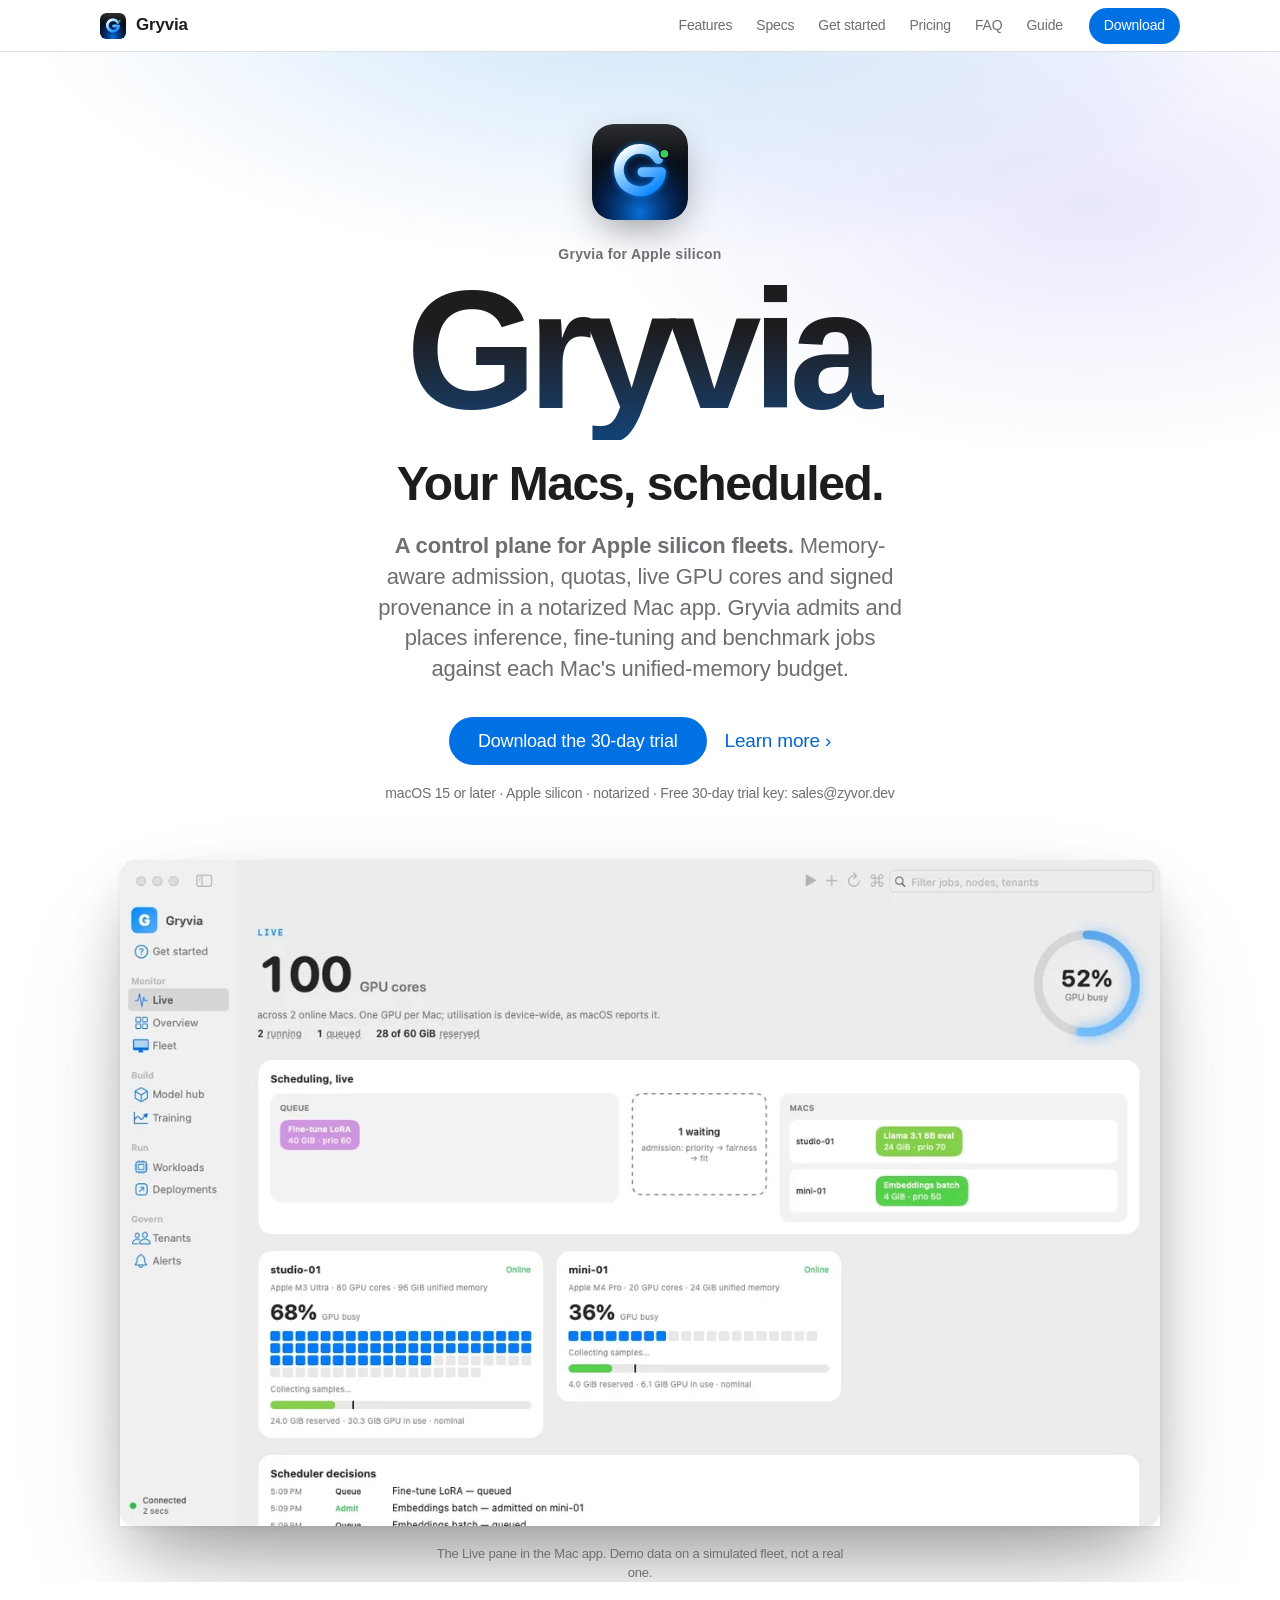
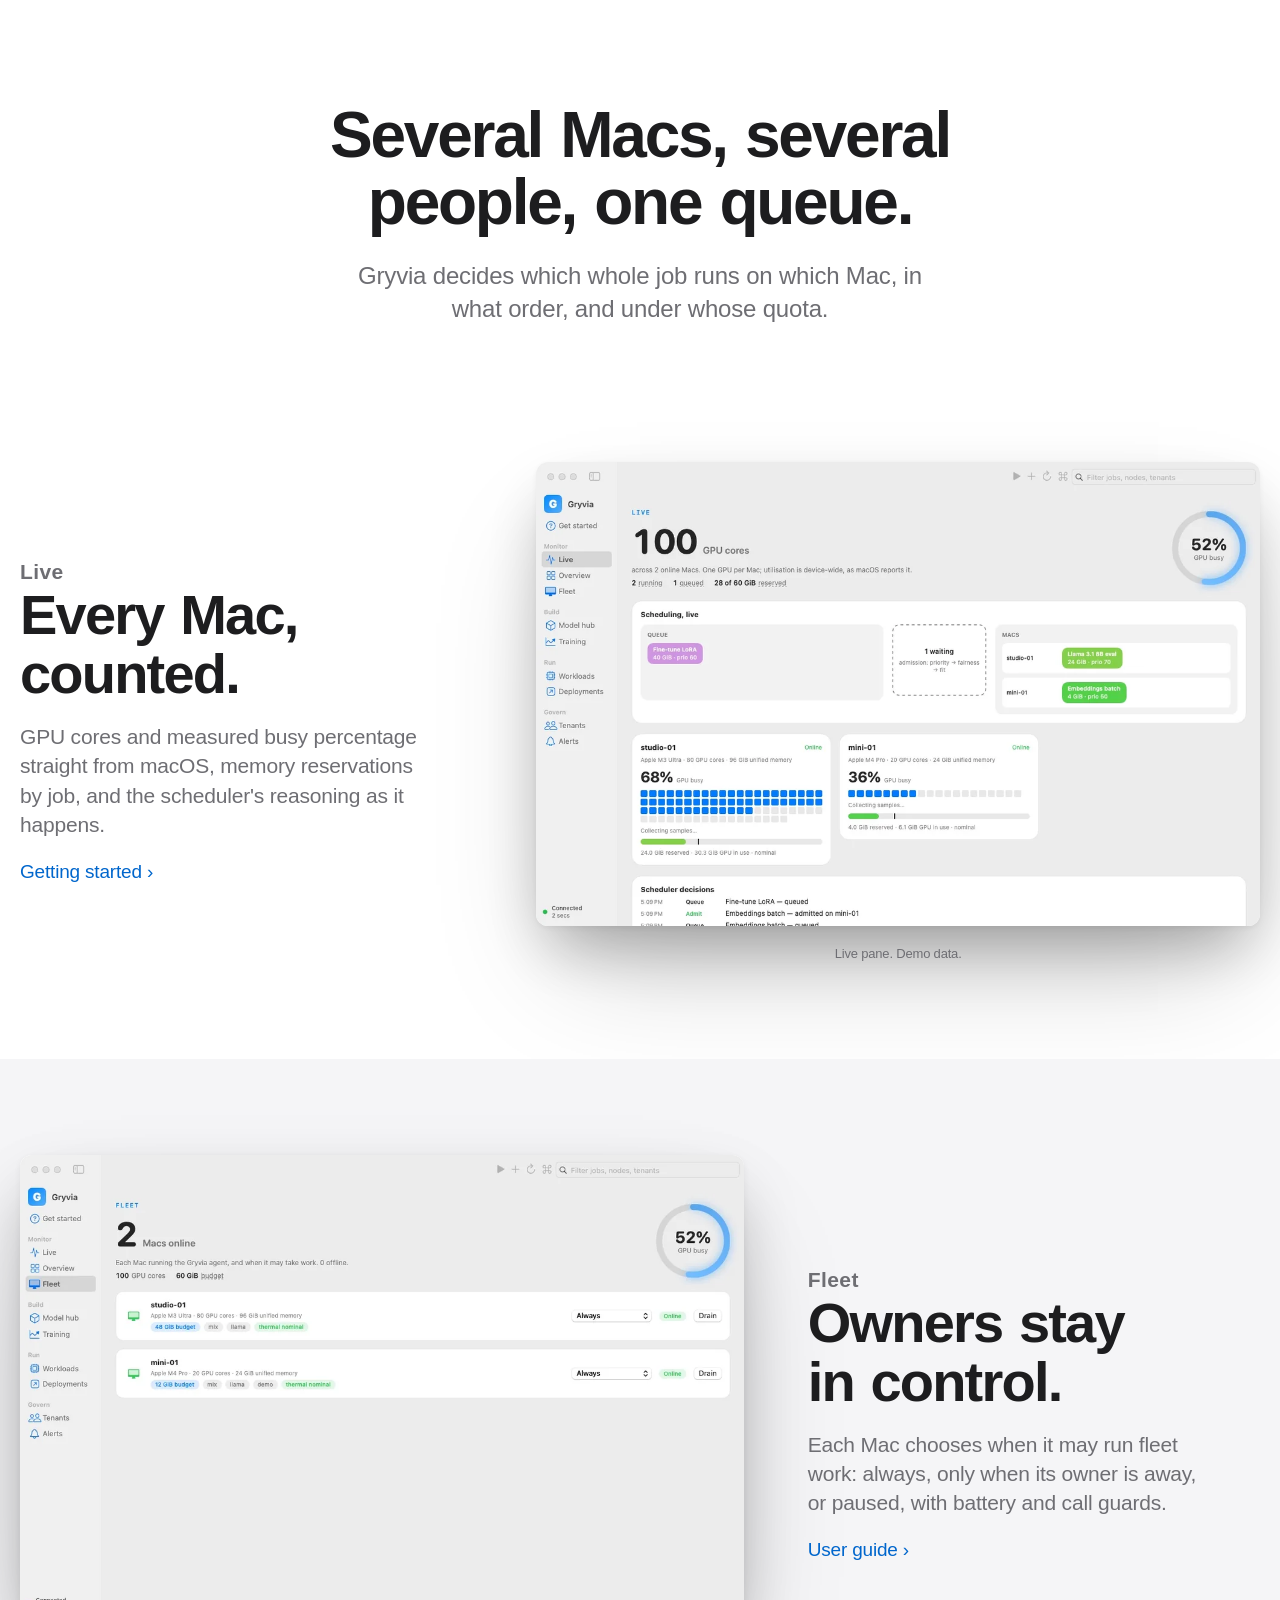
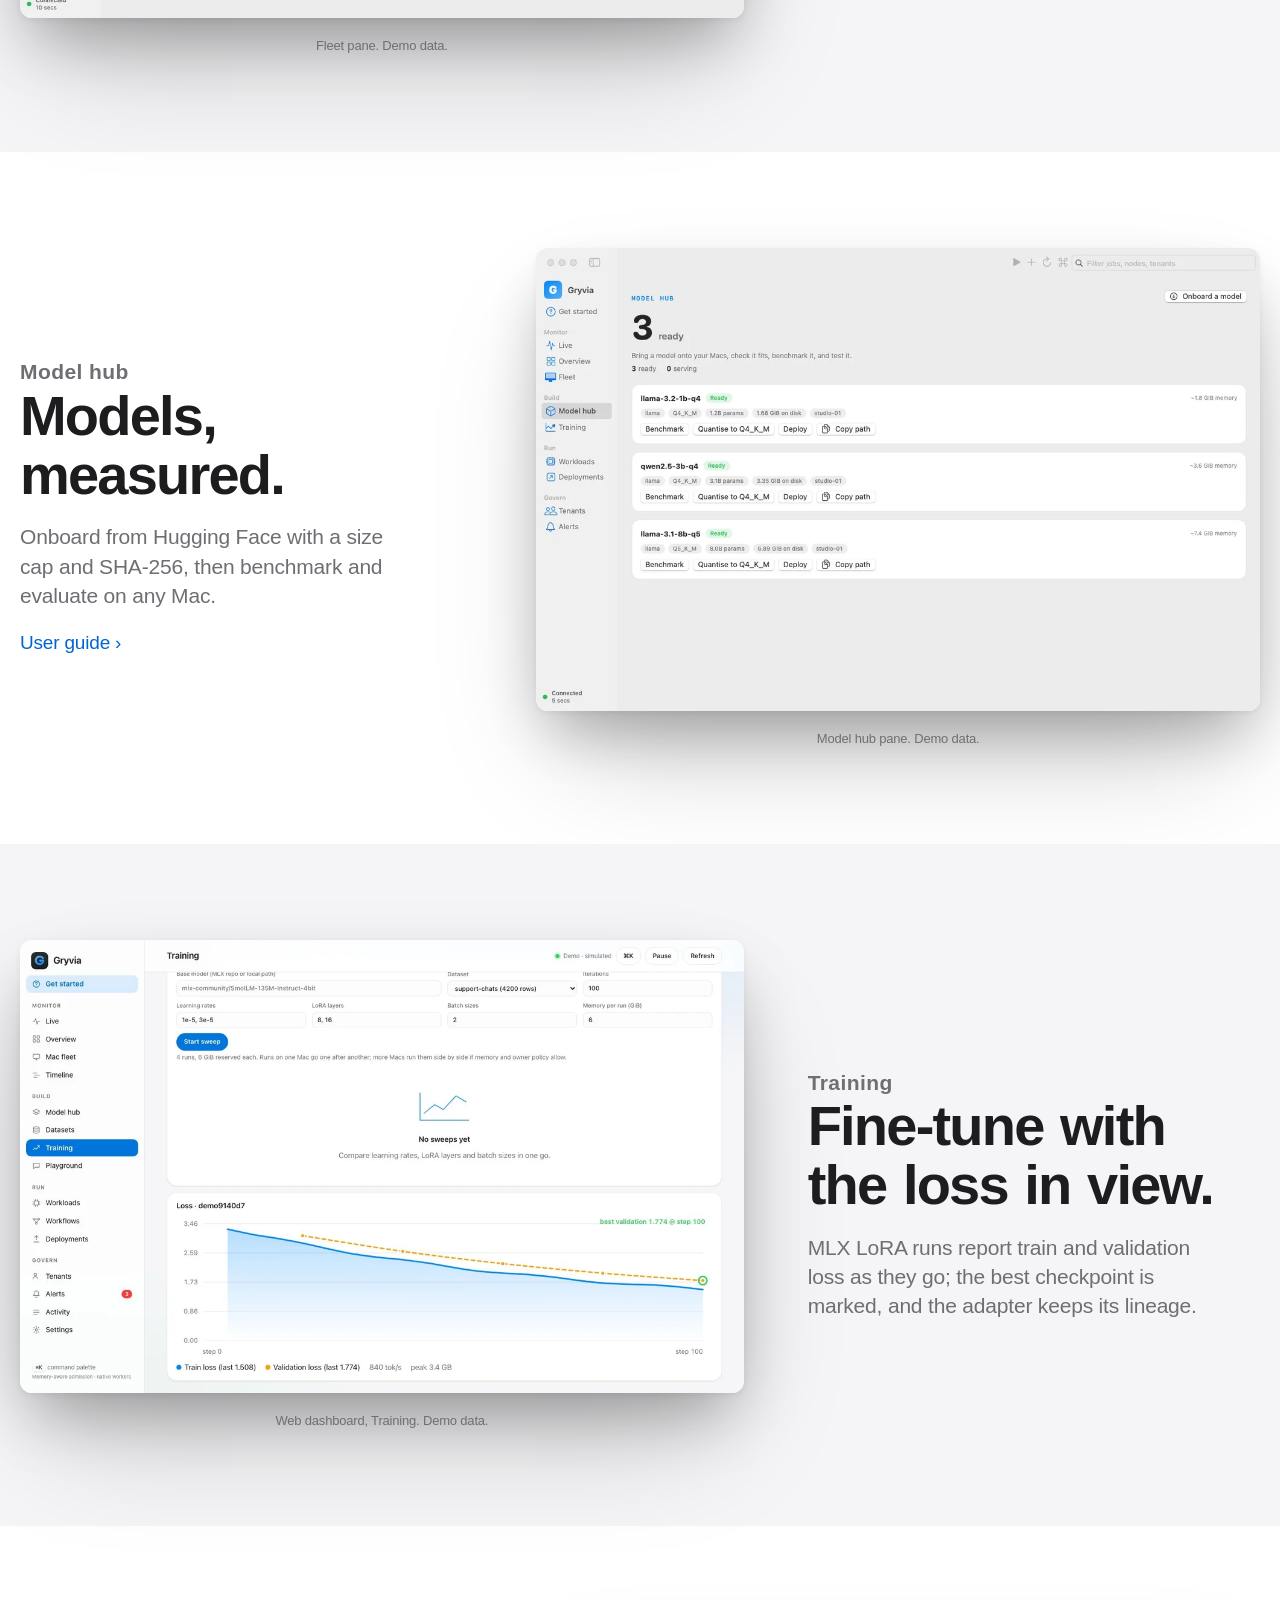
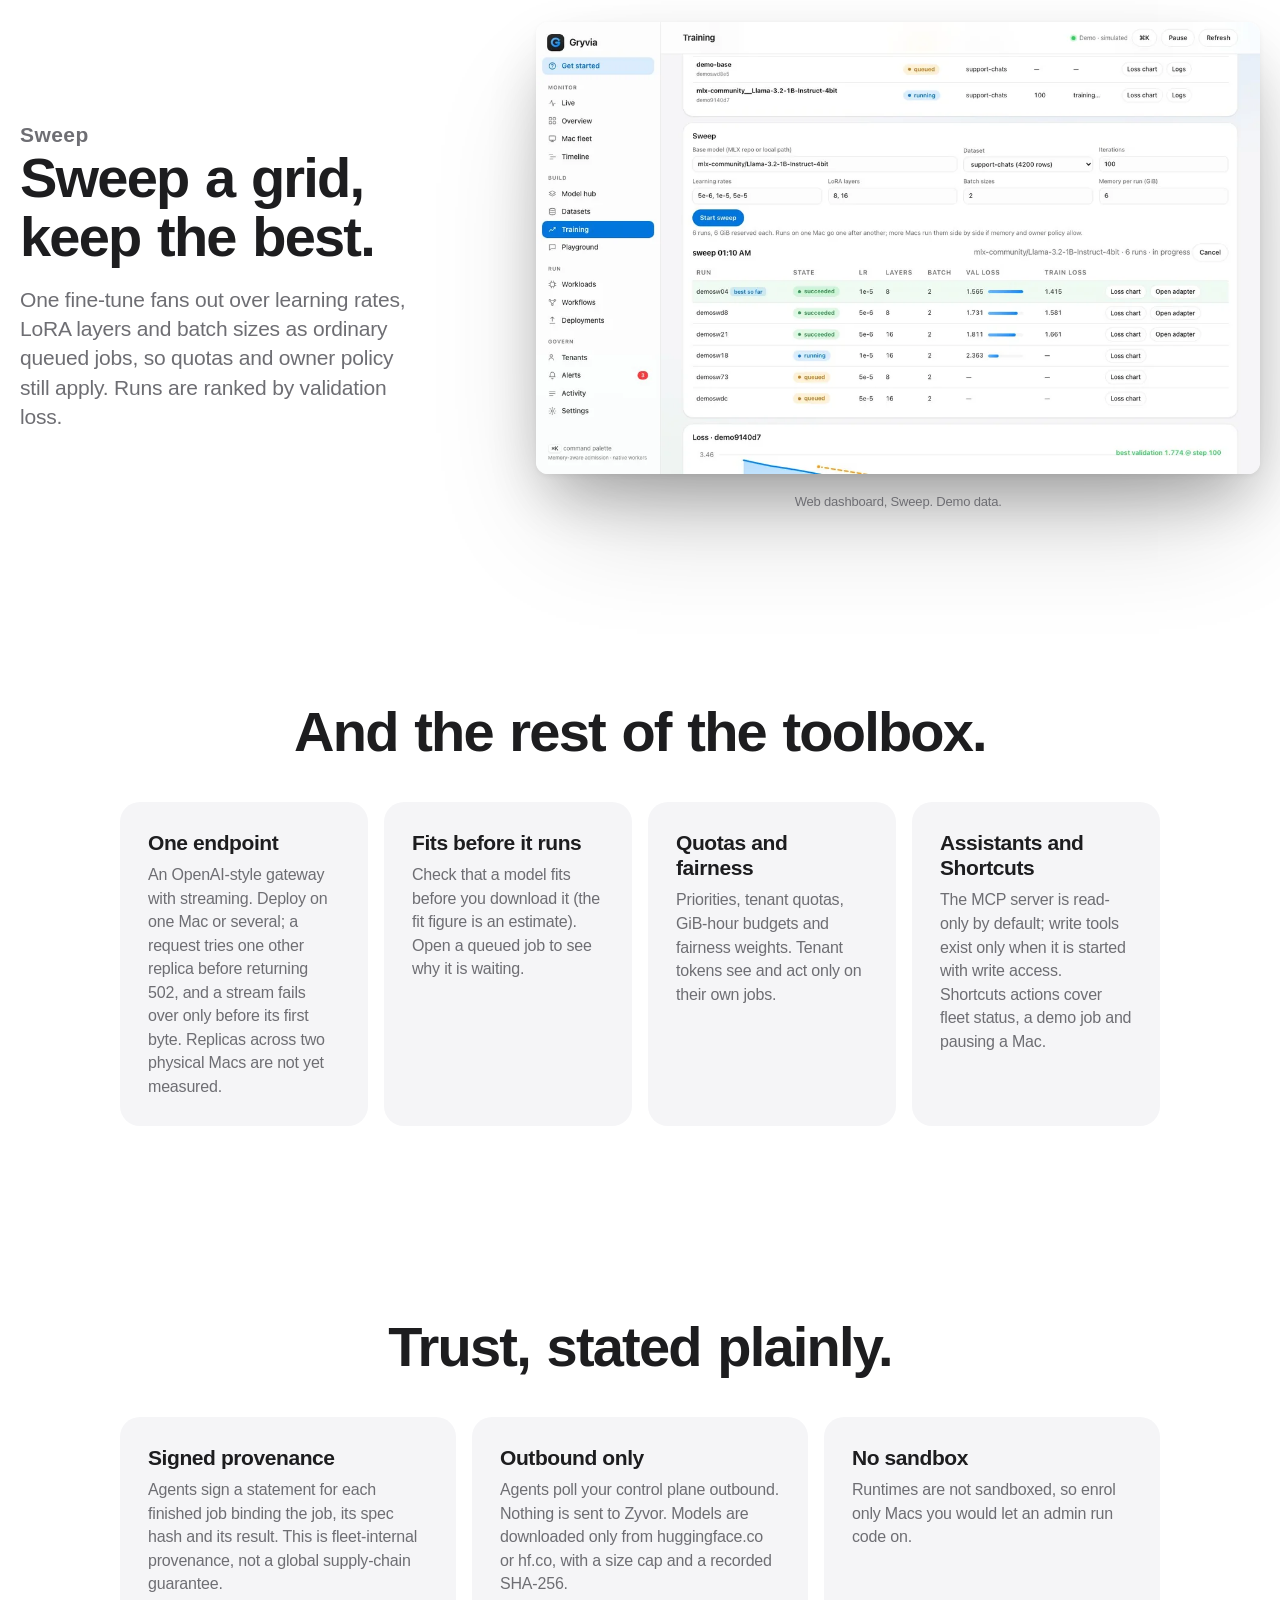
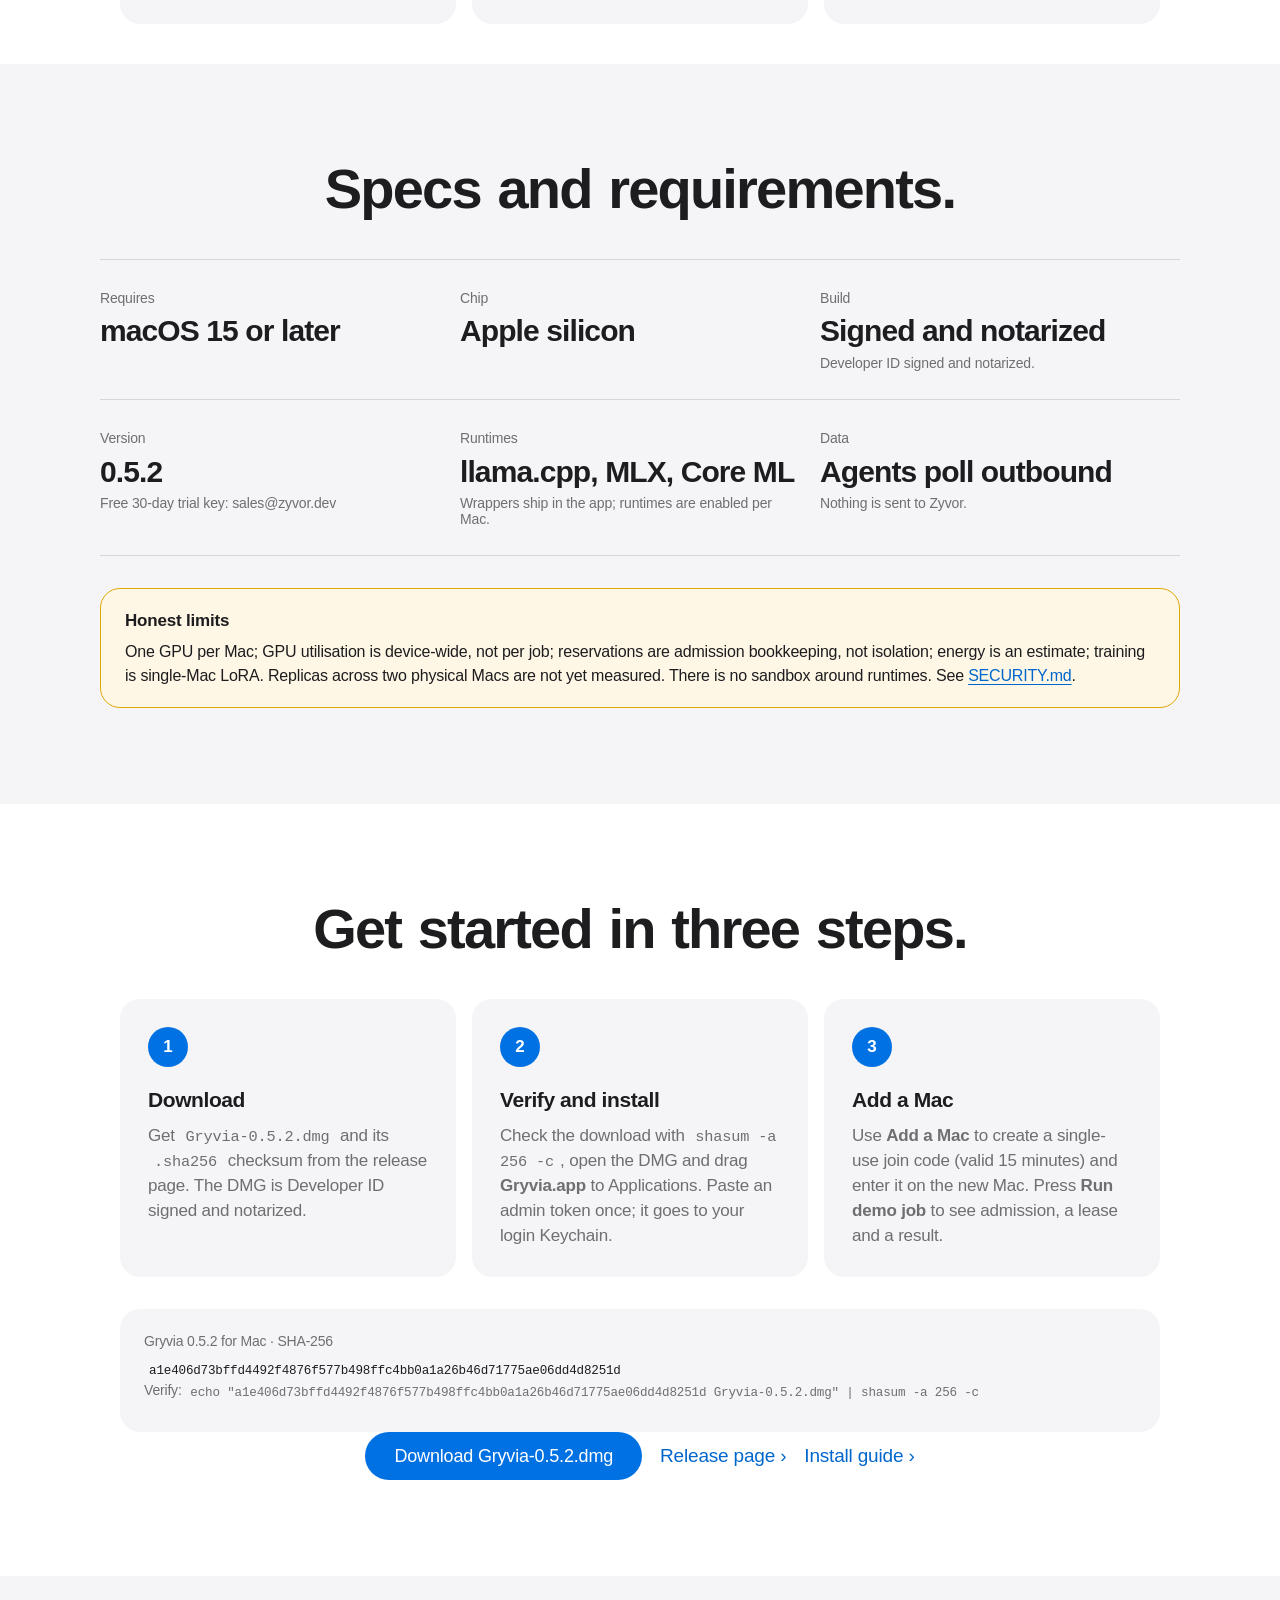
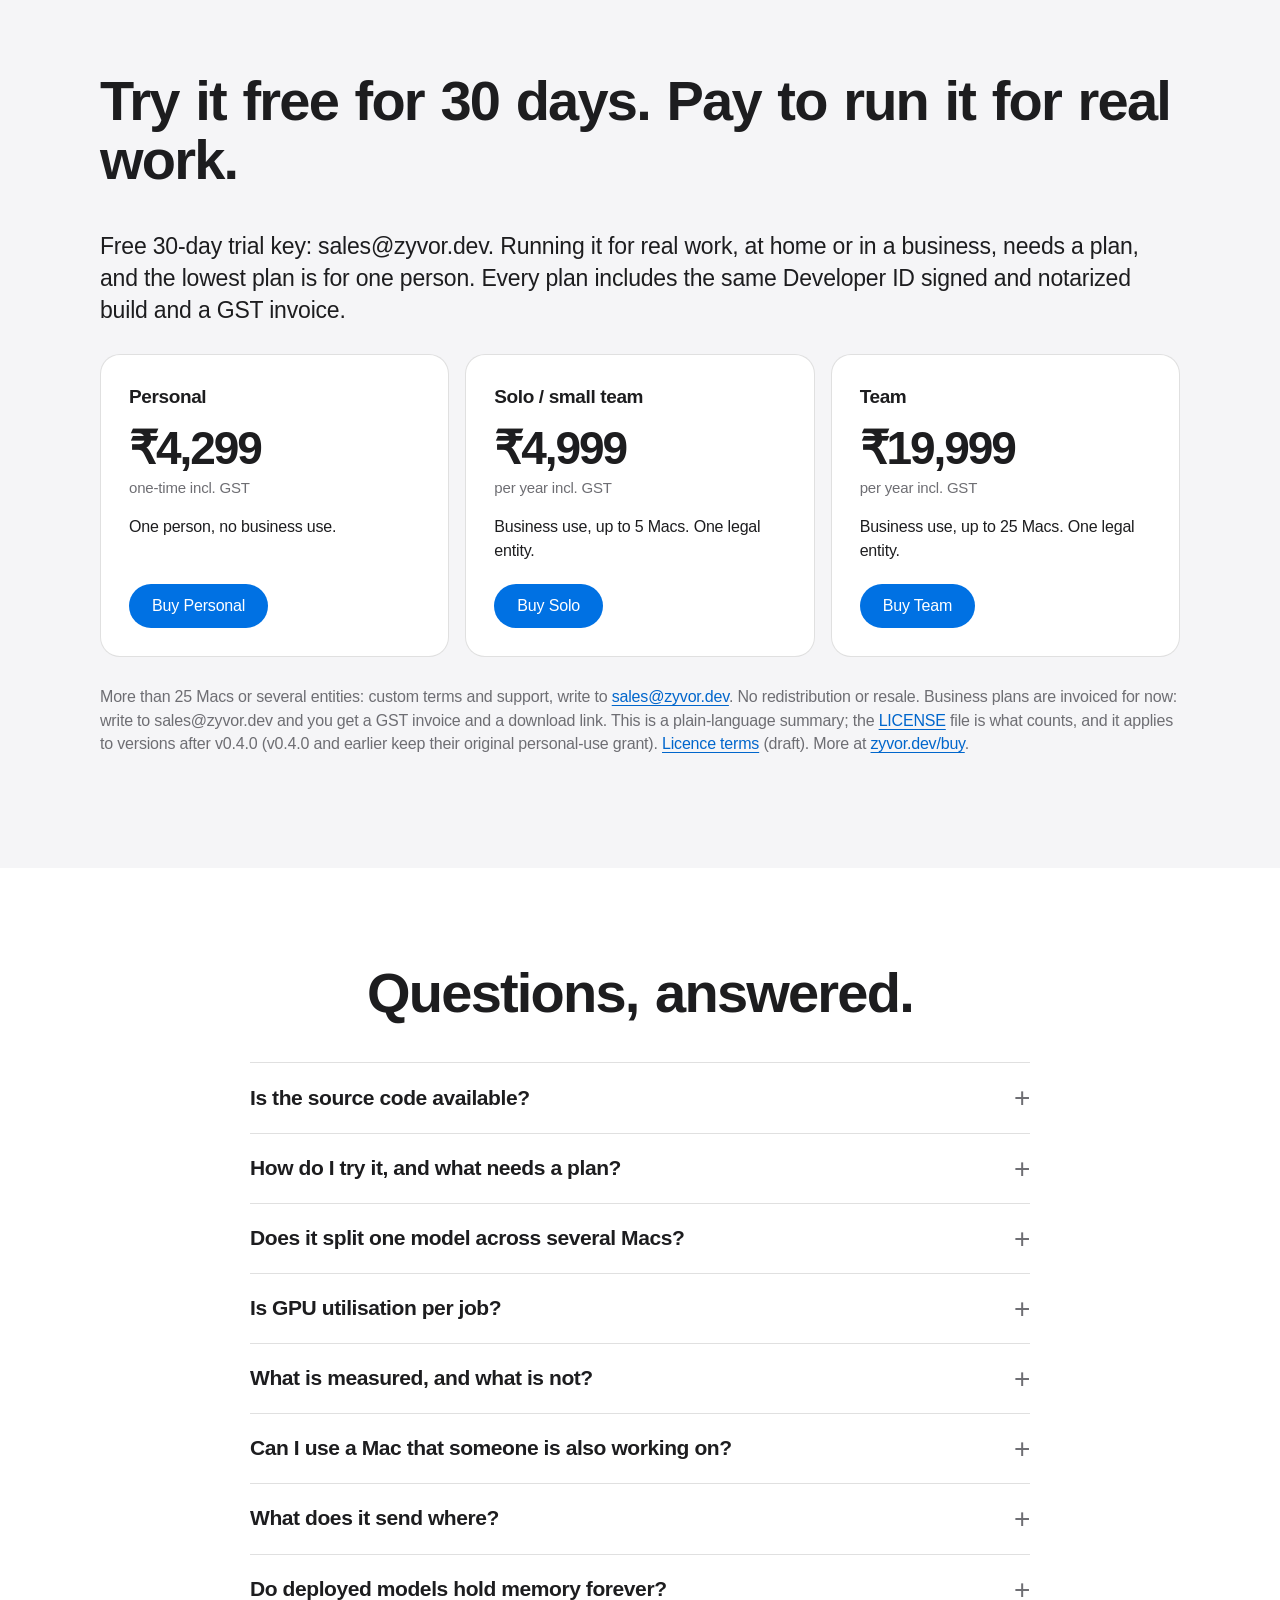
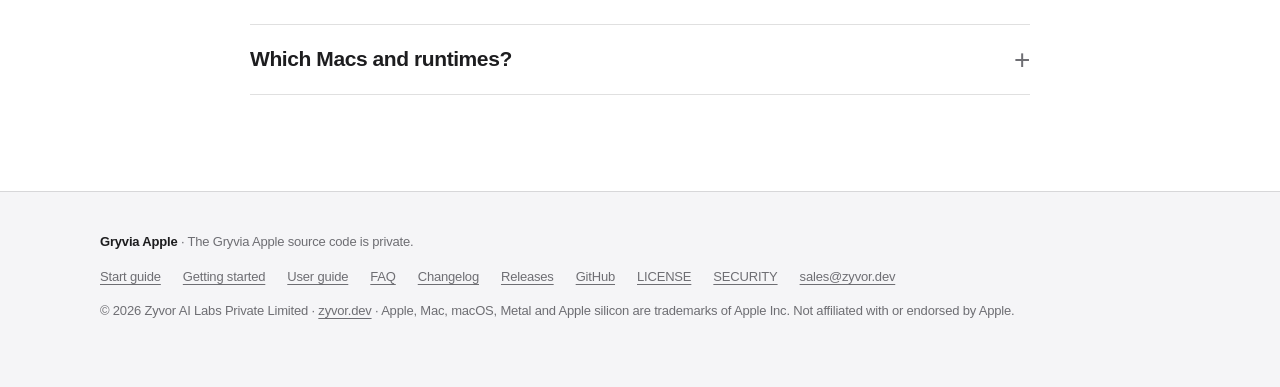
==== commit b9bc2315: "Publish site Co-Authored-By: Claude Sonnet 5.5 <noreply@anthropic.com>" ====
--- a/index.html
+++ b/index.html
@@ -2,465 +2,121 @@
 <html lang="en">
 <head>
 <meta charset="utf-8">
-<meta name="viewport" content="width=device-width,initial-scale=1">
+<meta name="viewport" content="width=device-width, initial-scale=1">
 <meta name="color-scheme" content="light dark">
-<title>Gryvia: a control plane for Apple Silicon fleets</title>
-<meta name="description" content="Schedule inference, fine-tuning and benchmarks across your Macs against each machine's unified-memory budget, with quotas, leases, provenance and a live GPU view.">
-<meta property="og:title" content="Gryvia: your Macs, scheduled">
-<meta property="og:description" content="A multi-tenant control plane for Apple Silicon fleets: admission, placement, quotas, leases, provenance and observability.">
-<meta property="og:image" content="img/og.jpg">
+<meta name="theme-color" content="#ffffff" media="(prefers-color-scheme: light)">
+<meta name="theme-color" content="#000000" media="(prefers-color-scheme: dark)">
+<title>Gryvia Apple · Your Macs, scheduled.</title>
+<meta name="description" content="A multi-tenant control plane for Apple silicon fleets: memory-aware admission, quotas, live GPU cores and signed provenance. Notarized Mac app for macOS 15 or later.">
+<link rel="canonical" href="https://zyvorai.github.io/gryvia-apple/">
+<link rel="icon" href="favicon.svg" type="image/svg+xml">
+<link rel="apple-touch-icon" href="apple-touch-icon.png">
+
 <meta property="og:type" content="website">
+<meta property="og:site_name" content="Gryvia Apple">
+<meta property="og:title" content="Gryvia Apple · Your Macs, scheduled.">
+<meta property="og:description" content="Memory-aware admission, quotas, live GPU cores and signed provenance for Apple silicon fleets. Notarized Mac app, free 30-day trial.">
+<meta property="og:url" content="https://zyvorai.github.io/gryvia-apple/">
+<meta property="og:image" content="https://zyvorai.github.io/gryvia-apple/social/og.png">
+<meta property="og:image:type" content="image/png">
+<meta property="og:image:width" content="1200">
+<meta property="og:image:height" content="630">
+<meta property="og:image:alt" content="Gryvia Apple: Your Macs, scheduled. The app window shows demo data.">
 <meta name="twitter:card" content="summary_large_image">
-<link rel="icon" href="img/favicon.svg" type="image/svg+xml">
-<link rel="apple-touch-icon" href="img/apple-touch-icon.png">
-<link rel="stylesheet" href="tokens.css">
-<link rel="stylesheet" href="site.css">
-<script src="theme.js"></script>
+<meta name="twitter:title" content="Gryvia Apple · Your Macs, scheduled.">
+<meta name="twitter:description" content="Memory-aware admission, quotas, live GPU cores and signed provenance for Apple silicon fleets. Notarized Mac app, free 30-day trial.">
+<meta name="twitter:image" content="https://zyvorai.github.io/gryvia-apple/social/og.png">
+<meta name="twitter:image:alt" content="Gryvia Apple: Your Macs, scheduled. The app window shows demo data.">
+<link rel="stylesheet" href="assets/landing.css">
+<style>:root{--accent-btn:#0071e3;--accent-ink:#0071e3;--accent-grad-a:#0071e3;--accent-grad-b:#5e5ce6}@media (prefers-color-scheme:dark){:root:not([data-theme="light"]){--accent-ink:#2997ff}}:root[data-theme="dark"]{--accent-ink:#2997ff}</style>
+<script type="application/ld+json">{"@context":"https://schema.org","@type":"SoftwareApplication","name":"Gryvia Apple","applicationCategory":"DeveloperApplication","operatingSystem":"macOS","softwareVersion":"0.5.2","downloadUrl":"https://github.com/zyvorai/gryvia-apple/releases/tag/v0.5.2","url":"https://zyvorai.github.io/gryvia-apple/","description":"A multi-tenant control plane for Apple silicon fleets: memory-aware admission, quotas, live GPU cores and signed provenance. Notarized Mac app for macOS 15 or later.","image":"https://zyvorai.github.io/gryvia-apple/social/og.png","publisher":{"@type":"Organization","name":"Zyvor AI Labs Private Limited","url":"https://zyvor.dev"}}</script>
 </head>
 <body>
 <a class="skip" href="#main">Skip to content</a>
-<nav class="top" aria-label="Primary">
-  <div class="wrap">
-    <a class="brand" href="#top"><img src="img/apple-touch-icon.png" alt="" width="26" height="26">Gryvia</a>
-    <a class="link hide-sm" href="#new">New</a>
-    <a class="link hide-sm" href="#visible">GPUs</a>
-    <a class="link hide-sm" href="#how">How it works</a>
-    <a class="link hide-sm" href="#models">Models</a>
-    <a class="link hide-sm" href="#owners">Owners</a>
-    <a class="link hide-sm" href="#trust">Trust</a>
-    <a class="link" href="start/">Get started</a>
-    <a class="link" href="#download">Download</a>
-    <span class="sp"></span>
-    <button id="theme" type="button" aria-label="Toggle light and dark">
-      <svg width="18" height="18" viewBox="0 0 24 24" fill="none" stroke="currentColor" stroke-width="2" stroke-linecap="round"><circle cx="12" cy="12" r="4"/><path d="M12 2v2M12 20v2M4.9 4.9l1.4 1.4M17.7 17.7l1.4 1.4M2 12h2M20 12h2M4.9 19.1l1.4-1.4M17.7 6.3l1.4-1.4"/></svg>
-    </button>
+<header class="nav">
+  <a class="brand" href="./" aria-label="Gryvia Apple home"><img src="favicon.svg" width="26" height="26" alt=""><span>Gryvia</span></a>
+  <nav aria-label="Primary"><ul><li><a href="#features">Features</a></li><li><a href="#specs">Specs</a></li><li><a href="#start">Get started</a></li><li><a href="#pricing">Pricing</a></li><li><a href="#faq">FAQ</a></li><li><a href="start/">Guide</a></li></ul></nav>
+  <a class="btn small primary" href="https://github.com/zyvorai/gryvia-apple/releases/tag/v0.5.2">Download</a>
+</header>
+<main id="main">
+<section class="hero" aria-labelledby="top">
+  <img class="icon" src="favicon.svg" width="96" height="96" alt="Gryvia app icon">
+  <p class="eyebrow">Gryvia for Apple silicon</p>
+  <h1 id="top">Gryvia</h1>
+  <p class="tagline">Your Macs, scheduled.</p>
+  <p class="promise"><strong>A control plane for Apple silicon fleets.</strong> Memory-aware admission, quotas, live GPU cores and signed provenance in a notarized Mac app. Gryvia admits and places inference, fine-tuning and benchmark jobs against each Mac&#x27;s unified-memory budget.</p>
+  <p class="cta"><a class="btn primary" href="https://github.com/zyvorai/gryvia-apple/releases/tag/v0.5.2">Download the 30-day trial</a><a class="textlink" href="#features">Learn more</a></p>
+  <p class="fine">macOS 15 or later · Apple silicon · notarized · Free 30-day trial key: sales@zyvor.dev</p>
+  <figure class="shot hero-shot"><picture><source media="(prefers-color-scheme: dark)" srcset="assets/img/hero-live-dark-1200.webp 1200w" sizes="(min-width:1080px) 1040px, 100vw"><img src="assets/img/hero-live-light-1200.webp" srcset="assets/img/hero-live-light-1200.webp 1200w" sizes="(min-width:1080px) 1040px, 100vw" width="1280" height="820" alt="Gryvia Live pane in the Mac app: 100 GPU cores across 2 online Macs, 52% GPU busy, the scheduling queue and per-Mac GPU core grids." fetchpriority="high" decoding="async"></picture><figcaption>The Live pane in the Mac app. Demo data on a simulated fleet, not a real one.</figcaption></figure>
+</section>
+
+<section class="band" aria-label="Overview">
+  <h2>Several Macs, several people, one queue.</h2>
+  <p>Gryvia decides which whole job runs on which Mac, in what order, and under whose quota.</p>
+</section>
+
+<div id="features">
+<h2 class="sr">Features</h2>
+<section class="feature" id="live" aria-labelledby="h-live"><div class="grid"><div class="copy"><p class="eyebrow">Live</p><h3 id="h-live">Every Mac, counted.</h3><p>GPU cores and measured busy percentage straight from macOS, memory reservations by job, and the scheduler&#x27;s reasoning as it happens.</p><a class="textlink" href="https://github.com/zyvorai/gryvia-apple/blob/main/docs/GETTING-STARTED.md">Getting started</a></div><figure class="shot"><picture><source media="(prefers-color-scheme: dark)" srcset="assets/img/live-dark-1200.webp 1200w" sizes="(min-width:960px) 62vw, 100vw"><img src="assets/img/live-light-1200.webp" srcset="assets/img/live-light-1200.webp 1200w" sizes="(min-width:960px) 62vw, 100vw" width="1280" height="820" alt="Gryvia Live pane: 100 GPU cores across 2 online Macs, a scheduling view with a queued fine-tune and two running jobs, and a core grid for each Mac." loading="lazy" decoding="async"></picture><figcaption>Live pane. Demo data.</figcaption></figure></div></section>
+<section class="feature flip" id="fleet" aria-labelledby="h-fleet"><div class="grid"><div class="copy"><p class="eyebrow">Fleet</p><h3 id="h-fleet">Owners stay in control.</h3><p>Each Mac chooses when it may run fleet work: always, only when its owner is away, or paused, with battery and call guards.</p><a class="textlink" href="https://github.com/zyvorai/gryvia-apple/blob/main/docs/USER-GUIDE.md">User guide</a></div><figure class="shot"><picture><source media="(prefers-color-scheme: dark)" srcset="assets/img/fleet-dark-1200.webp 1200w" sizes="(min-width:960px) 62vw, 100vw"><img src="assets/img/fleet-light-1200.webp" srcset="assets/img/fleet-light-1200.webp 1200w" sizes="(min-width:960px) 62vw, 100vw" width="1280" height="820" alt="Gryvia Fleet pane: two online Macs, each with its GPU cores, unified memory, memory budget, an owner policy menu and a Drain button." loading="lazy" decoding="async"></picture><figcaption>Fleet pane. Demo data.</figcaption></figure></div></section>
+<section class="feature" id="models" aria-labelledby="h-models"><div class="grid"><div class="copy"><p class="eyebrow">Model hub</p><h3 id="h-models">Models, measured.</h3><p>Onboard from Hugging Face with a size cap and SHA-256, then benchmark and evaluate on any Mac.</p><a class="textlink" href="https://github.com/zyvorai/gryvia-apple/blob/main/docs/USER-GUIDE.md">User guide</a></div><figure class="shot"><picture><source media="(prefers-color-scheme: dark)" srcset="assets/img/models-dark-1200.webp 1200w" sizes="(min-width:960px) 62vw, 100vw"><img src="assets/img/models-light-1200.webp" srcset="assets/img/models-light-1200.webp 1200w" sizes="(min-width:960px) 62vw, 100vw" width="1280" height="820" alt="Gryvia Model hub pane: three ready models with their quantisation, parameter count, size on disk and Macs, each with Benchmark, Quantise, Deploy and Copy path buttons." loading="lazy" decoding="async"></picture><figcaption>Model hub pane. Demo data.</figcaption></figure></div></section>
+<section class="feature flip" id="training" aria-labelledby="h-training"><div class="grid"><div class="copy"><p class="eyebrow">Training</p><h3 id="h-training">Fine-tune with the loss in view.</h3><p>MLX LoRA runs report train and validation loss as they go; the best checkpoint is marked, and the adapter keeps its lineage.</p></div><figure class="shot"><picture><source media="(prefers-color-scheme: dark)" srcset="assets/img/training-dark-1200.webp 1200w" sizes="(min-width:960px) 62vw, 100vw"><img src="assets/img/training-light-1200.webp" srcset="assets/img/training-light-1200.webp 1200w" sizes="(min-width:960px) 62vw, 100vw" width="1440" height="900" alt="Gryvia web dashboard, Training: a loss chart with train and validation loss falling over 100 steps, the best validation loss marked." loading="lazy" decoding="async"></picture><figcaption>Web dashboard, Training. Demo data.</figcaption></figure></div></section>
+<section class="feature" id="sweep" aria-labelledby="h-sweep"><div class="grid"><div class="copy"><p class="eyebrow">Sweep</p><h3 id="h-sweep">Sweep a grid, keep the best.</h3><p>One fine-tune fans out over learning rates, LoRA layers and batch sizes as ordinary queued jobs, so quotas and owner policy still apply. Runs are ranked by validation loss.</p></div><figure class="shot"><picture><source media="(prefers-color-scheme: dark)" srcset="assets/img/sweep-dark-1200.webp 1200w" sizes="(min-width:960px) 62vw, 100vw"><img src="assets/img/sweep-light-1200.webp" srcset="assets/img/sweep-light-1200.webp 1200w" sizes="(min-width:960px) 62vw, 100vw" width="1440" height="900" alt="Gryvia web dashboard, Sweep: six fine-tune runs with state, learning rate, LoRA layers, batch size and validation loss; the best run so far is highlighted." loading="lazy" decoding="async"></picture><figcaption>Web dashboard, Sweep. Demo data.</figcaption></figure></div></section>
+</div>
+
+<section class="more" aria-labelledby="more-h">
+  <h2 id="more-h">And the rest of the toolbox.</h2>
+  <div class="cards"><div class="card"><h3>One endpoint</h3><p>An OpenAI-style gateway with streaming. Deploy on one Mac or several; a request tries one other replica before returning 502, and a stream fails over only before its first byte. Replicas across two physical Macs are not yet measured.</p></div><div class="card"><h3>Fits before it runs</h3><p>Check that a model fits before you download it (the fit figure is an estimate). Open a queued job to see why it is waiting.</p></div><div class="card"><h3>Quotas and fairness</h3><p>Priorities, tenant quotas, GiB-hour budgets and fairness weights. Tenant tokens see and act only on their own jobs.</p></div><div class="card"><h3>Assistants and Shortcuts</h3><p>The MCP server is read-only by default; write tools exist only when it is started with write access. Shortcuts actions cover fleet status, a demo job and pausing a Mac.</p></div></div>
+</section>
+
+<section class="privacy" aria-labelledby="privacy-h">
+  <h2 id="privacy-h">Trust, stated plainly.</h2>
+  <div class="cards"><div class="card"><h3>Signed provenance</h3><p>Agents sign a statement for each finished job binding the job, its spec hash and its result. This is fleet-internal provenance, not a global supply-chain guarantee.</p></div><div class="card"><h3>Outbound only</h3><p>Agents poll your control plane outbound. Nothing is sent to Zyvor. Models are downloaded only from huggingface.co or hf.co, with a size cap and a recorded SHA-256.</p></div><div class="card"><h3>No sandbox</h3><p>Runtimes are not sandboxed, so enrol only Macs you would let an admin run code on.</p></div></div>
+</section>
+
+<section class="specs" id="specs" aria-labelledby="specs-h">
+  <h2 id="specs-h">Specs and requirements.</h2>
+  <dl class="specs-grid"><div class="spec"><dt>Requires</dt><dd>macOS 15 or later</dd></div><div class="spec"><dt>Chip</dt><dd>Apple silicon</dd></div><div class="spec"><dt>Build</dt><dd>Signed and notarized<small>Developer ID signed and notarized.</small></dd></div><div class="spec"><dt>Version</dt><dd>0.5.2<small>Free 30-day trial key: sales@zyvor.dev</small></dd></div><div class="spec"><dt>Runtimes</dt><dd>llama.cpp, MLX, Core ML<small>Wrappers ship in the app; runtimes are enabled per Mac.</small></dd></div><div class="spec"><dt>Data</dt><dd>Agents poll outbound<small>Nothing is sent to Zyvor.</small></dd></div></dl>
+  <div class="limit" role="note"><h3>Honest limits</h3><p>One GPU per Mac; GPU utilisation is device-wide, not per job; reservations are admission bookkeeping, not isolation; energy is an estimate; training is single-Mac LoRA. Replicas across two physical Macs are not yet measured. There is no sandbox around runtimes. See <a href="https://github.com/zyvorai/gryvia-apple/blob/main/SECURITY.md">SECURITY.md</a>.</p></div>
+</section>
+
+<section class="steps" id="start" aria-labelledby="steps-h">
+  <h2 id="steps-h">Get started in three steps.</h2>
+  <ol><li><h3>Download</h3><p>Get <code>Gryvia-0.5.2.dmg</code> and its <code>.sha256</code> checksum from the release page. The DMG is Developer ID signed and notarized.</p></li><li><h3>Verify and install</h3><p>Check the download with <code>shasum -a 256 -c</code>, open the DMG and drag <b>Gryvia.app</b> to Applications. Paste an admin token once; it goes to your login Keychain.</p></li><li><h3>Add a Mac</h3><p>Use <b>Add a Mac</b> to create a single-use join code (valid 15 minutes) and enter it on the new Mac. Press <b>Run demo job</b> to see admission, a lease and a result.</p></li></ol>
+  <div class="sha">
+    <p>Gryvia 0.5.2 for Mac · SHA-256</p>
+    <pre><code id="sha">a1e406d73bffd4492f4876f577b498ffc4bb0a1a26b46d71775ae06dd4d8251d</code></pre>
+    <p>Verify: <code>echo "a1e406d73bffd4492f4876f577b498ffc4bb0a1a26b46d71775ae06dd4d8251d Gryvia-0.5.2.dmg" | shasum -a 256 -c</code></p>
   </div>
-</nav>
+  <p class="cta"><a class="btn primary" href="https://github.com/zyvorai/gryvia-apple/releases/download/v0.5.2/Gryvia-0.5.2.dmg">Download Gryvia-0.5.2.dmg</a><a class="textlink" href="https://github.com/zyvorai/gryvia-apple/releases/tag/v0.5.2">Release page</a><a class="textlink" href="start/">Install guide</a></p>
+</section>
 
-<main id="main">
-<header class="hero" id="top">
-  <div class="mesh" aria-hidden="true"><i></i><i></i><i></i></div>
-  <div class="wrap">
-    <div class="eyebrow">Gryvia for Apple Silicon</div>
-    <h1>Your Macs, <em>scheduled.</em></h1>
-    <p class="lede">A multi-tenant control plane for Mac fleets. It admits and places inference, fine-tuning and benchmark jobs against each Mac's unified-memory budget, with quotas, leases, provenance and a live view of every GPU.</p>
-    <div class="cta">
-      <a class="btn primary" href="#download">Download for macOS</a>
-      <a class="btn ghost" href="start/">Get started</a>
-    </div>
-    <div class="facts"><span>macOS 15+ · Apple Silicon</span><span>Native Swift agent and app</span><span>Zero-dependency control plane</span><span>Notarized · 30-day trial</span></div>
-    <div class="hero-grid reveal" id="hero-grid" role="img" aria-label="Illustration: GPU cores lighting up in waves, as in the Live view"></div>
-  </div>
-</header>
-
-<section id="story">
-  <div class="wrap">
-    <div class="eyebrow reveal">Watch it work</div>
-    <h2 class="reveal">One fleet, five views.</h2>
-    <p class="sub reveal">Scroll, or use the arrow keys on a step. Every image here is the dashboard showing simulated fleet data.</p>
-    <div class="story" id="story-root">
-      <div class="story-steps" role="group" aria-label="Feature walkthrough">
-        <article class="step" data-step="0" tabindex="0" aria-label="Step 1 of 5: Every Mac, counted."><h3>Every Mac, counted.</h3><p>GPU cores and measured busy percentage straight from macOS, memory reservations by job, and the scheduler's reasoning as it happens.</p><figure class="step-img window"><div class="bar"><i></i><i></i><i></i><span>Gryvia</span></div><picture><img class="light" src="img/live-light.jpg" alt="Live view: GPU cores, reservations and scheduling flow (light, simulated fleet)" width="1440" height="900" loading="lazy"><img class="dark" src="img/live-dark.jpg" alt="Live view: GPU cores, reservations and scheduling flow (dark, simulated fleet)" width="1440" height="900" loading="lazy"></picture></figure></article>
-        <article class="step" data-step="1" tabindex="0" aria-label="Step 2 of 5: Models, measured."><h3>Models, measured.</h3><p>Onboard from Hugging Face with a size cap and SHA-256, then benchmark and evaluate on any Mac. Throughput is shown against your fastest model.</p><figure class="step-img window"><div class="bar"><i></i><i></i><i></i><span>Gryvia</span></div><picture><img class="light" src="img/models-light.jpg" alt="Model hub: status, throughput, evaluations and provenance (light, simulated fleet)" width="1440" height="900" loading="lazy"><img class="dark" src="img/models-dark.jpg" alt="Model hub: status, throughput, evaluations and provenance (dark, simulated fleet)" width="1440" height="900" loading="lazy"></picture></figure></article>
-        <article class="step" data-step="2" tabindex="0" aria-label="Step 3 of 5: Fine-tune with the loss in view."><h3>Fine-tune with the loss in view.</h3><p>MLX LoRA runs report train and validation loss as they go; the best checkpoint is marked, and the adapter keeps its lineage.</p><figure class="step-img window"><div class="bar"><i></i><i></i><i></i><span>Gryvia</span></div><picture><img class="light" src="img/training-light.jpg" alt="Training: live loss chart and runs (light, simulated fleet)" width="1440" height="900" loading="lazy"><img class="dark" src="img/training-dark.jpg" alt="Training: live loss chart and runs (dark, simulated fleet)" width="1440" height="900" loading="lazy"></picture></figure></article>
-        <article class="step" data-step="3" tabindex="0" aria-label="Step 4 of 5: Sweep a grid, keep the best."><h3>Sweep a grid, keep the best.</h3><p>One fine-tune fans out over learning rates, LoRA layers and batch sizes as ordinary queued jobs, so quotas and owner policy still apply. Runs are ranked by validation loss and the best adapter is marked.</p><figure class="step-img window"><div class="bar"><i></i><i></i><i></i><span>Gryvia</span></div><picture><img class="light" src="img/sweep-light.jpg" alt="Sweep: a grid of fine-tunes ranked by validation loss (light, simulated fleet)" width="1440" height="900" loading="lazy"><img class="dark" src="img/sweep-dark.jpg" alt="Sweep: a grid of fine-tunes ranked by validation loss (dark, simulated fleet)" width="1440" height="900" loading="lazy"></picture></figure></article>
-        <article class="step" data-step="4" tabindex="0" aria-label="Step 5 of 5: Owners stay in control."><h3>Owners stay in control.</h3><p>Each Mac chooses when it may run fleet work: always, only when its owner is away, or paused, with battery and call guards.</p><figure class="step-img window"><div class="bar"><i></i><i></i><i></i><span>Gryvia</span></div><picture><img class="light" src="img/fleet-light.jpg" alt="Fleet: owner policy and whether each Mac is accepting work (light, simulated fleet)" width="1440" height="900" loading="lazy"><img class="dark" src="img/fleet-dark.jpg" alt="Fleet: owner policy and whether each Mac is accepting work (dark, simulated fleet)" width="1440" height="900" loading="lazy"></picture></figure></article>
-      </div>
-      <div class="story-stage">
-        <div class="window">
-          <div class="bar"><i></i><i></i><i></i><span>Gryvia · simulated fleet</span></div>
-          <div class="stage-imgs">
-            <picture class="shot on" data-step=0><img class="light" src="img/live-light.jpg" alt="Live view: GPU cores, reservations and scheduling flow (light, simulated fleet)" width="1440" height="900"><img class="dark" src="img/live-dark.jpg" alt="Live view: GPU cores, reservations and scheduling flow (dark, simulated fleet)" width="1440" height="900"></picture>
-            <picture class="shot" data-step=1><img class="light" src="img/models-light.jpg" alt="Model hub: status, throughput, evaluations and provenance (light, simulated fleet)" width="1440" height="900" loading="lazy"><img class="dark" src="img/models-dark.jpg" alt="Model hub: status, throughput, evaluations and provenance (dark, simulated fleet)" width="1440" height="900" loading="lazy"></picture>
-            <picture class="shot" data-step=2><img class="light" src="img/training-light.jpg" alt="Training: live loss chart and runs (light, simulated fleet)" width="1440" height="900" loading="lazy"><img class="dark" src="img/training-dark.jpg" alt="Training: live loss chart and runs (dark, simulated fleet)" width="1440" height="900" loading="lazy"></picture>
-            <picture class="shot" data-step=3><img class="light" src="img/sweep-light.jpg" alt="Sweep: a grid of fine-tunes ranked by validation loss (light, simulated fleet)" width="1440" height="900" loading="lazy"><img class="dark" src="img/sweep-dark.jpg" alt="Sweep: a grid of fine-tunes ranked by validation loss (dark, simulated fleet)" width="1440" height="900" loading="lazy"></picture>
-            <picture class="shot" data-step=4><img class="light" src="img/fleet-light.jpg" alt="Fleet: owner policy and whether each Mac is accepting work (light, simulated fleet)" width="1440" height="900" loading="lazy"><img class="dark" src="img/fleet-dark.jpg" alt="Fleet: owner policy and whether each Mac is accepting work (dark, simulated fleet)" width="1440" height="900" loading="lazy"></picture>
-          </div>
-        </div>
-        <p class="note demo-label">Simulated fleet data, not a customer fleet.</p>
-      </div>
-    </div>
+<section class="pricing" id="pricing" aria-labelledby="pricing-h">
+  <div class="inner wide">
+  <h2 id="pricing-h" style="text-align:left">Try it free for 30 days. Pay to run it for real work.</h2>
+  <p class="lead">Free 30-day trial key: sales@zyvor.dev. Running it for real work, at home or in a business, needs a plan, and the lowest plan is for one person. Every plan includes the same Developer ID signed and notarized build and a GST invoice.</p>
+<div class="plans"><div class="plan"><h3>Personal</h3><p class="price">₹4,299</p><p class="per">one-time incl. GST</p><p class="for">One person, no business use.</p><p class="cta"><a class="btn primary" href="https://rzp.io/rzp/7A92MBZr" rel="noopener">Buy Personal</a></p></div><div class="plan"><h3>Solo / small team</h3><p class="price">₹4,999</p><p class="per">per year incl. GST</p><p class="for">Business use, up to 5 Macs. One legal entity.</p><p class="cta"><a class="btn primary" href="https://rzp.io/rzp/XcUsxE2" rel="noopener">Buy Solo</a></p></div><div class="plan"><h3>Team</h3><p class="price">₹19,999</p><p class="per">per year incl. GST</p><p class="for">Business use, up to 25 Macs. One legal entity.</p><p class="cta"><a class="btn primary" href="https://rzp.io/rzp/argeq3h" rel="noopener">Buy Team</a></p></div></div>
+<p class="fine">More than 25 Macs or several entities: custom terms and support, write to <a href="mailto:sales@zyvor.dev">sales@zyvor.dev</a>. No redistribution or resale. Business plans are invoiced for now: write to sales@zyvor.dev and you get a GST invoice and a download link. This is a plain-language summary; the <a href="https://github.com/zyvorai/gryvia-apple/blob/main/LICENSE">LICENSE</a> file is what counts, and it applies to versions after v0.4.0 (v0.4.0 and earlier keep their original personal-use grant). <a href="https://github.com/zyvorai/gryvia-apple/blob/main/docs/COMMERCIAL-LICENSE.md">Licence terms</a> (draft). More at <a href="https://zyvor.dev/buy">zyvor.dev/buy</a>.</p>
   </div>
 </section>
 
-<section id="who">
-  <div class="wrap">
-    <div class="eyebrow reveal">Who it is for</div>
-    <h2 class="reveal">If you own more than one Mac that can run models, this is for you.</h2>
-    <div class="grid g3" style="margin-top:28px">
-      <div class="card reveal"><h3>A small AI team with a Mac rack</h3><p>Several minis and Studios, several people, one queue. Quotas and fairness stop one fine-tune from starving everyone else, and the gateway gives apps a single endpoint.</p></div>
-      <div class="card reveal"><h3>A lab sharing a few machines</h3><p>Reserve unified memory per job, see which Mac is hot or throttling, and keep a signed record of which Mac produced which model.</p></div>
-      <div class="card reveal"><h3>One developer, a MacBook and a mini</h3><p>Let the mini do the overnight runs and serve the model, and let the MacBook stay yours: owner-aware policy yields the moment you are back.</p></div>
-    </div>
-  </div>
-</section>
-
-<section id="new">
-  <div class="wrap">
-    <div class="eyebrow reveal"><span class="badge-new">New in 0.4</span></div>
-    <h2 class="reveal">Serve from more than one Mac. Free memory on its own.</h2>
-    <p class="sub reveal">One model can now run on several Macs behind the same endpoint, and idle deployments can stop themselves. Both are opt-in, and both are honest about what is not measured yet.</p>
-    <div class="new-grid">
-      <figure class="diagram reveal">
-        <svg viewBox="0 0 520 220" role="img" aria-labelledby="rep-t rep-d">
-          <title id="rep-t">Requests spread over two replicas, with one failover</title>
-          <desc id="rep-d">Requests leave the gateway toward two Macs. One request to the lower Mac fails in red and is retried on the upper Mac in green.</desc>
-          <rect class="d-card" x="14" y="80" width="110" height="60" rx="14"/><text class="d-text" x="69" y="116" text-anchor="middle">Gateway</text>
-          <rect class="d-card" x="370" y="22" width="130" height="62" rx="14"/><text class="d-text" x="435" y="50" text-anchor="middle">mini-01</text><text class="d-small" x="435" y="68" text-anchor="middle">replica</text>
-          <rect class="d-card" x="370" y="136" width="130" height="62" rx="14"/><text class="d-text" x="435" y="164" text-anchor="middle">mini-02</text><text class="d-small" x="435" y="182" text-anchor="middle">replica</text>
-          <g transform="translate(130 110)"><circle class="req" r="7"/><circle class="req r2 to-b" r="7"/><circle class="req fail" r="7"/><circle class="retry" r="7"/></g>
-        </svg>
-        <figcaption><strong>Replicas.</strong> <code>gryvia deploy MODEL --node A --node B</code>. Least-busy routing; one retry on another replica before the first byte. Not yet measured across two physical Macs.</figcaption>
-      </figure>
-      <figure class="diagram reveal">
-        <svg viewBox="0 0 520 220" role="img" aria-labelledby="idl-t idl-d">
-          <title id="idl-t">A model with no traffic is stopped and its memory freed</title>
-          <desc id="idl-d">A bar fills as a model sits idle. When it reaches the window the memory block fades and an evicted tag appears.</desc>
-          <text class="d-text" x="20" y="40">llama-3.2-1b</text>
-          <rect class="d-box" x="20" y="60" width="480" height="18" rx="9"/>
-          <rect class="d-accent idle-bar" x="20" y="60" width="480" height="18" rx="9"/>
-          <text class="d-small" x="20" y="100">no gateway traffic</text><text class="d-small" x="500" y="100" text-anchor="end">idle window</text>
-          <g class="idle-mem"><rect class="d-accent" x="20" y="130" width="150" height="46" rx="12"/><text x="95" y="158" text-anchor="middle" fill="#fff" font-weight="700" font-size="14">4 GiB reserved</text></g>
-          <g class="idle-tag"><rect x="220" y="130" width="200" height="46" rx="12" fill="var(--green)"/><text x="320" y="158" text-anchor="middle" fill="#fff" font-weight="700" font-size="14">evicted · memory freed</text></g>
-        </svg>
-        <figcaption><strong>Auto idle eviction.</strong> Opt-in setting, off by default. The model stays ready and is not redeployed for you.</figcaption>
-      </figure>
-    </div>
-    <div class="cta reveal" style="margin-top:28px"><a class="btn primary" href="start/">Get started</a></div>
-  </div>
-</section>
-
-<section id="specs" class="alt">
-  <div class="wrap">
-    <div class="eyebrow reveal">What was measured</div>
-    <h2 class="reveal">Verified on two Macs. Honest about the rest.</h2>
-    <div class="grid g4 specs">
-      <div class="spec reveal"><span class="big">8 · 12</span><h3>GPU cores read from macOS</h3><p>Core count and utilisation come from the IORegistry (<code>AGXAccelerator</code>, no sudo). Matched against <code>ioreg</code> on a dev Mac (M4, 8 cores, macOS 27.2) and a Mac mini (12 cores, macOS 27.0).</p></div>
-      <div class="spec reveal"><span class="big">59</span><h3>Python unit tests</h3><p>Passed on both Macs in the 14 October 2026 run. Native agent built and XCTested on the dev Mac; the mini ran its agent smoke test.</p></div>
-      <div class="spec reveal"><span class="big">1</span><h3>GPU per Mac</h3><p>GPU utilisation is the whole Mac's load, including other apps, not per job. Reservations are admission bookkeeping, not isolation.</p></div>
-      <div class="spec reveal"><span class="big">Not yet</span><h3>Unmeasured or unverified</h3><p>In that run: Metal, MLX and llama runtimes, GPU throughput and isolation. The energy helper was not run on real hardware.</p></div>
-    </div>
-    <p class="note reveal">Figures are from a dated validation run on 2026-10-14; results of later single runs are in the table below. Screenshots on this page show simulated fleet data.</p>
-  </div>
-</section>
-
-<section id="visible">
-  <div class="wrap grid g2" style="align-items:center">
-    <div class="reveal">
-      <div class="eyebrow">See the hardware</div>
-      <h2>One GPU per Mac, made visible.</h2>
-      <p class="sub" style="margin-bottom:18px">Every Apple Silicon Mac has exactly one GPU with many cores. Gryvia reads the core count and the measured busy percentage straight from macOS, so the fleet's GPUs are counted and shown, not guessed.</p>
-      <p class="note">Utilisation is the whole Mac's GPU load, including other apps. Reservations are admission bookkeeping, not a live memory meter. The product says so wherever it shows them.</p>
-    </div>
-    <div class="card reveal" aria-label="Animated GPU core grid, illustrative">
-      <div style="display:flex;justify-content:space-between;align-items:baseline;margin-bottom:14px"><strong>Mac Studio · 80 GPU cores</strong><span style="font:700 34px var(--rounded)" id="cores-pct">62%</span></div>
-      <div class="cores-demo" id="cores-demo"></div>
-      <p class="note" style="margin-top:12px">Illustration. In the app each cell is a real GPU core, lit in proportion to the measured busy percentage.</p>
-    </div>
-  </div>
-</section>
-
-<section id="how" class="alt">
-  <div class="wrap">
-    <div class="eyebrow reveal">How it works</div>
-    <h2 class="reveal">Who gets which Mac, when, and within what limits.</h2>
-    <p class="sub reveal">Tools like exo and MLX distributed answer how to split one model across machines. Gryvia answers the operational question for a fleet: which job runs where, in what order, under whose quota.</p>
-    <figure class="diagram reveal">
-      <svg viewBox="0 0 1000 400" role="img" aria-labelledby="d1t d1d">
-        <title id="d1t">Scheduling flow</title><desc id="d1d">Jobs wait in a queue, pass an admission gate that checks priority, fairness and fit, and then run on a Mac.</desc>
-        <text x="40" y="34" class="d-small">QUEUE</text><text x="360" y="34" class="d-small">ADMISSION</text><text x="680" y="34" class="d-small">MACS</text>
-        <rect x="30" y="46" width="240" height="320" rx="18" class="d-box"/>
-        <rect x="350" y="46" width="270" height="320" rx="18" class="d-card" stroke-dasharray="6 6"/>
-        <rect x="670" y="46" width="300" height="320" rx="18" class="d-box"/>
-        <g transform="translate(0,0)">
-          <rect x="50" y="70" width="200" height="46" rx="12" fill="#a550e0" class="flow-chip a" style="--dy:0px"/><text x="64" y="90" class="d-text" fill="#fff" style="fill:#fff">Fine-tune LoRA</text><text x="64" y="106" class="d-small" style="fill:#ffffffcc">40 GiB · prio 60</text>
-        </g>
-        <g><rect x="50" y="132" width="200" height="46" rx="12" fill="#ff9f0a" class="flow-chip b" style="--dy:0px"/><text x="64" y="152" class="d-text" style="fill:#fff">Evaluate adapter</text><text x="64" y="168" class="d-small" style="fill:#ffffffcc">6 GiB · prio 50</text></g>
-        <g><rect x="50" y="194" width="200" height="46" rx="12" fill="#30d158" class="flow-chip c" style="--dy:0px"/><text x="64" y="214" class="d-text" style="fill:#fff">Benchmark 1B Q4</text><text x="64" y="230" class="d-small" style="fill:#ffffffcc">2 GiB · prio 55</text></g>
-        <text x="50" y="290" class="d-muted">Waiting jobs show the reason:</text>
-        <text x="50" y="310" class="d-small">“node memory reservation budget”</text>
-        <g class="d-text">
-          <text x="380" y="96" class="d-text">1  Priority</text><text x="380" y="114" class="d-muted">higher first</text>
-          <text x="380" y="164" class="d-text">2  Fairness</text><text x="380" y="182" class="d-muted">tenant share of its quota, weighted</text>
-          <text x="380" y="232" class="d-text">3  Fit</text><text x="380" y="250" class="d-muted">runtime, node selector, memory budget,</text><text x="380" y="266" class="d-muted">thermal and owner policy</text>
-          <text x="380" y="322" class="d-small">Every decision is recorded with its reason.</text>
-        </g>
-        <path d="M270 140 H350 M620 140 H670" class="d-line" marker-end="url(#ar)"/>
-        <defs><marker id="ar" viewBox="0 0 10 10" refX="8" refY="5" markerWidth="7" markerHeight="7" orient="auto"><path d="M0 0L10 5L0 10z" fill="currentColor" style="fill:var(--muted)"/></marker></defs>
-        <g>
-          <rect x="690" y="66" width="260" height="130" rx="14" class="d-card"/><text x="706" y="92" class="d-text">mini-01 · M4 Pro</text><text x="706" y="110" class="d-small">20 GPU cores · 24 GiB</text>
-          <g>
-            <rect x="706" y="124" width="14" height="14" rx="3" class="d-core on"/><rect x="724" y="124" width="14" height="14" rx="3" class="d-core on"/><rect x="742" y="124" width="14" height="14" rx="3" class="d-core on"/><rect x="760" y="124" width="14" height="14" rx="3" class="d-core on"/><rect x="778" y="124" width="14" height="14" rx="3" class="d-core"/><rect x="796" y="124" width="14" height="14" rx="3" class="d-core"/><rect x="814" y="124" width="14" height="14" rx="3" class="d-core"/><rect x="832" y="124" width="14" height="14" rx="3" class="d-core"/><rect x="850" y="124" width="14" height="14" rx="3" class="d-core"/><rect x="868" y="124" width="14" height="14" rx="3" class="d-core"/>
-          </g>
-          <rect x="706" y="156" width="228" height="10" rx="5" class="d-core"/><rect x="706" y="156" width="82" height="10" rx="5" fill="#30d158"/><rect x="800" y="154" width="2" height="14" style="fill:var(--text)"/>
-          <text x="706" y="184" class="d-small">8 GiB reserved by 1 job · 3 GiB in use</text>
-        </g>
-        <g>
-          <rect x="690" y="212" width="260" height="130" rx="14" class="d-card"/><text x="706" y="238" class="d-text">studio-01 · M3 Ultra</text><text x="706" y="256" class="d-small">80 GPU cores · 96 GiB</text>
-          <rect x="706" y="274" width="228" height="10" rx="5" class="d-core"/><rect x="706" y="274" width="140" height="10" rx="5" fill="#a550e0"/>
-          <text x="706" y="304" class="d-small">40 GiB reserved by 1 job</text><text x="706" y="324" class="d-small pulse">Fine-tune LoRA · running</text>
-        </g>
-      </svg>
-      <figcaption>Simplified flow. In the product the same lanes animate from live state over a server stream.</figcaption>
-    </figure>
-    <div class="grid g3" style="margin-top:22px">
-      <div class="card reveal"><div class="ico"><svg viewBox="0 0 24 24"><path d="M4 7h16M4 12h16M4 17h10"/></svg></div><h3>Admission, not hope</h3><p>Reservations against each Mac's unified-memory budget, tenant quotas and weights, priorities, dependencies and retries, decided in one SQLite transaction.</p></div>
-      <div class="card reveal"><div class="ico"><svg viewBox="0 0 24 24"><circle cx="12" cy="12" r="9"/><path d="M12 7v5l3 2"/></svg></div><h3>Leases that fail safe</h3><p>Workers hold short renewable leases. A stale worker cannot finish a job it lost, and a cancelled job keeps its reservation until the process has stopped.</p></div>
-      <div class="card reveal"><div class="ico"><svg viewBox="0 0 24 24"><path d="M3 12h4l3-8 4 16 3-8h4"/></svg></div><h3>Observable</h3><p>Live GPU cores, scheduler decisions with reasons, Prometheus metrics, per-tenant usage and energy estimates, and an audit trail.</p></div>
-    </div>
-    <div class="grid g3" style="margin-top:18px">
-      <div class="card reveal"><div class="ico"><svg viewBox="0 0 24 24"><rect x="4" y="4" width="16" height="16" rx="3"/><path d="M8 15l3-3 2 2 3-4"/></svg></div><h3>Fits before it runs</h3><p><code>gryvia fit</code> estimates weights plus KV cache for every Mac. Admission also checks macOS memory pressure and Metal's working set, and critical pressure asks running work to stop.</p></div>
-      <div class="card reveal"><div class="ico"><svg viewBox="0 0 24 24"><path d="M12 20V8M7 12l5-5 5 5"/><path d="M5 4h14"/></svg></div><h3>No inbound ports</h3><p>Model servers stay on their Mac's loopback. The agent relays requests and SSE streams over its own outbound, lease-bound connection, and your platform token never reaches the model server.</p></div>
-      <div class="card reveal"><div class="ico"><svg viewBox="0 0 24 24"><circle cx="12" cy="12" r="8"/><path d="M12 8v4M9 16h6"/></svg></div><h3>Idle replicas, scaled to zero</h3><p>List deployments nobody has called within a window, then stop them to free their memory reservation. You trigger it; nothing evicts on its own.</p></div>
-    </div>
-  </div>
-</section>
-
-<section id="architecture">
-  <div class="wrap">
-    <div class="eyebrow reveal">Architecture</div>
-    <h2 class="reveal">A small control plane and a native agent.</h2>
-    <figure class="diagram reveal">
-      <svg viewBox="0 0 1000 380" role="img" aria-labelledby="d2t d2d">
-        <title id="d2t">Architecture</title><desc id="d2d">Clients talk to the control plane; native agents on each Mac claim jobs and run local runtimes on the GPU.</desc>
-        <rect x="30" y="30" width="190" height="320" rx="18" class="d-box"/><text x="46" y="58" class="d-small">CLIENTS</text>
-        <rect x="46" y="74" width="158" height="44" rx="10" class="d-card"/><text x="60" y="101" class="d-text">Web dashboard</text>
-        <rect x="46" y="130" width="158" height="44" rx="10" class="d-card"/><text x="60" y="157" class="d-text">SwiftUI app</text>
-        <rect x="46" y="186" width="158" height="44" rx="10" class="d-card"/><text x="60" y="213" class="d-text">CLI</text>
-        <rect x="46" y="242" width="158" height="44" rx="10" class="d-card"/><text x="60" y="269" class="d-text">MCP · Shortcuts</text>
-        <rect x="290" y="30" width="280" height="320" rx="18" class="d-card" style="stroke:var(--accent)"/>
-        <text x="306" y="58" class="d-small">CONTROL PLANE · PYTHON, STANDARD LIBRARY, SQLITE</text>
-        <text x="306" y="96" class="d-text">Admission &amp; placement</text><text x="306" y="114" class="d-muted">priority · fairness · fit · owner policy</text>
-        <text x="306" y="150" class="d-text">Leases &amp; dependencies</text><text x="306" y="168" class="d-muted">retries · yield and resume</text>
-        <text x="306" y="204" class="d-text">Model hub</text><text x="306" y="222" class="d-muted">onboard · benchmark · evaluate · fuse</text>
-        <text x="306" y="258" class="d-text">Provenance</text><text x="306" y="276" class="d-muted">pinned keys · verified chains</text>
-        <text x="306" y="312" class="d-text">Gateway &amp; metrics</text><text x="306" y="330" class="d-muted">OpenAI-style, streaming · Prometheus</text>
-        <rect x="640" y="30" width="330" height="320" rx="18" class="d-box"/><text x="656" y="58" class="d-small">EACH MAC</text>
-        <rect x="656" y="74" width="298" height="70" rx="12" class="d-card"/><text x="672" y="100" class="d-text">gryvia-agent (Swift)</text><text x="672" y="120" class="d-muted">hardware · presence · signs attestations</text>
-        <rect x="656" y="160" width="140" height="46" rx="10" class="d-card"/><text x="670" y="188" class="d-text">llama.cpp</text>
-        <rect x="814" y="160" width="140" height="46" rx="10" class="d-card"/><text x="828" y="188" class="d-text">MLX</text>
-        <rect x="656" y="218" width="140" height="46" rx="10" class="d-card"/><text x="670" y="246" class="d-text">Core ML</text>
-        <rect x="814" y="218" width="140" height="46" rx="10" class="d-card"/><text x="828" y="246" class="d-text">Your runtime</text>
-        <rect x="656" y="284" width="298" height="46" rx="12" class="d-accent"/><text x="672" y="313" class="d-text" style="fill:#fff">Apple Silicon GPU · unified memory</text>
-        <path d="M204 140 H290 M570 110 H640" class="d-line" marker-end="url(#ar)"/>
-        <path d="M640 170 H570" class="d-line" marker-end="url(#ar)" stroke-dasharray="4 4"/>
-      </svg>
-      <figcaption>Agents poll the control plane outbound; nothing connects in to a Mac. Runtimes are chosen locally by absolute path, never from a remote command string.</figcaption>
-    </figure>
-  </div>
-</section>
-
-<section id="models" class="alt">
-  <div class="wrap">
-    <div class="eyebrow reveal">Model workbench</div>
-    <h2 class="reveal">From a Hugging Face file to a streaming endpoint.</h2>
-    <p class="sub reveal">Every step is a scheduled job on a Mac of your choice, with the same quotas, logs and audit trail.</p>
-    <figure class="diagram reveal">
-      <svg viewBox="0 0 1000 250" role="img" aria-labelledby="d3t d3d">
-        <title id="d3t">Model lifecycle</title><desc id="d3d">Onboard, benchmark, evaluate, fine-tune, fuse, deploy, stream.</desc>
-        <g id="d3nodes">
-          <rect x="14" y="60" width="124" height="110" rx="16" class="d-card"/><text x="76" y="96" text-anchor="middle" class="d-text">Onboard</text><text x="76" y="118" text-anchor="middle" class="d-small">size cap</text><text x="76" y="134" text-anchor="middle" class="d-small">SHA-256</text><text x="76" y="150" text-anchor="middle" class="d-small">host allowlist</text>
-          <rect x="152" y="60" width="124" height="110" rx="16" class="d-card"/><text x="214" y="96" text-anchor="middle" class="d-text">Benchmark</text><text x="214" y="118" text-anchor="middle" class="d-small">llama-bench</text><text x="214" y="134" text-anchor="middle" class="d-small">tokens / s</text>
-          <rect x="290" y="60" width="124" height="110" rx="16" class="d-card"/><text x="352" y="96" text-anchor="middle" class="d-text">Evaluate</text><text x="352" y="118" text-anchor="middle" class="d-small">your prompt suite</text><text x="352" y="134" text-anchor="middle" class="d-small">pass / fail</text>
-          <rect x="428" y="60" width="124" height="110" rx="16" class="d-card"/><text x="490" y="96" text-anchor="middle" class="d-text">Fine-tune</text><text x="490" y="118" text-anchor="middle" class="d-small">MLX LoRA</text><text x="490" y="134" text-anchor="middle" class="d-small">live loss</text>
-          <rect x="566" y="60" width="124" height="110" rx="16" class="d-card"/><text x="628" y="96" text-anchor="middle" class="d-text">Fuse</text><text x="628" y="118" text-anchor="middle" class="d-small">adapter into</text><text x="628" y="134" text-anchor="middle" class="d-small">a model</text>
-          <rect x="704" y="60" width="124" height="110" rx="16" class="d-card"/><text x="766" y="96" text-anchor="middle" class="d-text">Deploy</text><text x="766" y="118" text-anchor="middle" class="d-small">llama-server or</text><text x="766" y="134" text-anchor="middle" class="d-small">mlx_lm.server</text>
-          <rect x="842" y="60" width="144" height="110" rx="16" class="d-accent"/><text x="914" y="96" text-anchor="middle" class="d-text" style="fill:#fff">Stream</text><text x="914" y="118" text-anchor="middle" class="d-small" style="fill:#ffffffcc">gateway · SSE</text><text x="914" y="134" text-anchor="middle" class="d-small" style="fill:#ffffffcc">playground</text>
-        </g>
-        <path d="M138 115 H152 M276 115 H290 M414 115 H428 M552 115 H566 M690 115 H704 M828 115 H842" class="d-line" marker-end="url(#ar)"/>
-        <text x="14" y="212" class="d-muted">Workflows chain these with dependencies: a step starts only after the ones it depends on succeed.</text>
-      </svg>
-    </figure>
-    <h3 style="margin:34px 0 12px">Measured on one Mac mini (Apple M6, 12 GPU cores, 16 GiB)</h3>
-    <div class="tablewrap reveal">
-      <table>
-        <thead><tr><th>Run</th><th>Result</th><th>Notes</th></tr></thead>
-        <tbody>
-          <tr><td>Llama-3.2-1B-Instruct Q4_K_M, llama-bench</td><td class="n">5,999 tok/s prompt · 151 tok/s generation</td><td>512 prompt / 128 generated tokens, 3 repetitions, idle Mac, one run</td></tr>
-          <tr><td>Same model through the gateway, streaming</td><td class="n">0.28 s to first token</td><td>120 chunks in 1.07 s</td></tr>
-          <tr><td>Idle eviction, live: tiny GGUF on llama-server behind the agent relay</td><td class="n">Kept while busy · evicted after 75 s idle</td><td>Serve job cancelled, endpoint cleared, process exited; later requests get 503. One run, macOS 27.2</td></tr>
-          <tr><td>MLX LoRA on Llama-3.2-1B-Instruct-4bit, 120 iterations</td><td class="n">3 / 72 → 71 / 72 held-out phrasings</td><td>24 facts × 5 stems; unseen stems; keyword scoring; one seed. With self-rehearsal 65 / 72 and no regressions on general questions (23 / 24)</td></tr>
-        </tbody>
-      </table>
-    </div>
-    <p class="note" style="margin-top:12px">Small data and a single seed: these show the pipeline works end to end on real hardware, not general fine-tuning quality.</p>
-  </div>
-</section>
-
-<section id="owners">
-  <div class="wrap">
-    <div class="eyebrow reveal">Built for Macs people also use</div>
-    <h2 class="reveal">Run when the owner is away. Yield the moment they return.</h2>
-    <p class="sub reveal">A desktop Mac is not a server. Each Mac has an owner policy: always, only when idle, or paused, with battery and Low Power Mode rules and a call guard. Idle detection reads only the time since the last input event, lock and display state, power source and whether an input device is running. No window titles, keystrokes or app names.</p>
-    <figure class="diagram reveal">
-      <svg viewBox="0 0 1000 210" role="img" aria-labelledby="d4t d4d">
-        <title id="d4t">Idle-time harvesting timeline</title><desc id="d4d">The owner works, steps away, a job runs, the owner returns, the job yields and is requeued without using a retry, then resumes when the Mac is idle again.</desc>
-        <rect x="30" y="40" width="190" height="42" rx="10" fill="#8e8e93"/><text x="46" y="66" class="d-text" style="fill:#fff">Owner working</text>
-        <rect x="220" y="40" width="330" height="42" rx="10" class="d-accent"/><text x="236" y="66" class="d-text" style="fill:#fff">Idle for 5 minutes → job runs</text>
-        <rect x="550" y="40" width="110" height="42" rx="10" fill="#ff9f0a"/><text x="562" y="66" class="d-text" style="fill:#fff">Yields</text>
-        <rect x="660" y="40" width="130" height="42" rx="10" fill="#8e8e93"/><text x="672" y="66" class="d-text" style="fill:#fff">Owner working</text>
-        <rect x="790" y="40" width="180" height="42" rx="10" class="d-accent"/><text x="804" y="66" class="d-text" style="fill:#fff">Idle again → resumes</text>
-        <path d="M605 82 V120" class="d-line" marker-end="url(#ar)"/>
-        <text x="30" y="124" class="d-muted">Owner returns: the agent stops the job gracefully (SIGTERM to the whole process group).</text>
-        <text x="30" y="148" class="d-muted">The job goes back to the queue with “owner returned”; no retry is consumed; LoRA runs continue from the last saved adapter weights.</text>
-        <text x="30" y="180" class="d-small">Also: not on battery below a chosen percentage, never in Low Power Mode, not while a microphone is in use (calls).</text>
-      </svg>
-    </figure>
-  </div>
-</section>
-
-<section id="trust" class="alt">
-  <div class="wrap">
-    <div class="eyebrow reveal">Trust</div>
-    <h2 class="reveal">Know which Mac produced a model, and that its record was not altered.</h2>
-    <p class="sub reveal">Each agent has an Ed25519 identity key (CryptoKit, kept in a 0600 file). When a job finishes the agent signs a statement binding the job, its spec hash and its result. The control plane pins each node's key on first contact and verifies signatures with a small vendored verifier, then keeps a chain across download, fine-tune, fuse and quantise. A policy can refuse to deploy a model without a verified chain.</p>
-    <figure class="diagram reveal">
-      <svg viewBox="0 0 1000 200" role="img" aria-labelledby="d5t d5d">
-        <title id="d5t">Provenance chain</title><desc id="d5d">Download, fine-tune and fuse steps are each signed by the node that ran them; deploy checks the chain.</desc>
-        <rect x="20" y="40" width="200" height="110" rx="16" class="d-card"/><text x="40" y="74" class="d-text">Download</text><text x="40" y="96" class="d-small">source · revision · SHA-256</text><text x="40" y="118" class="d-small">signed by mini-01</text><circle cx="196" cy="62" r="9" fill="#30d158"/>
-        <rect x="270" y="40" width="200" height="110" rx="16" class="d-card"/><text x="290" y="74" class="d-text">Fine-tune</text><text x="290" y="96" class="d-small">base · dataset · adapter</text><text x="290" y="118" class="d-small">signed by mini-01</text><circle cx="446" cy="62" r="9" fill="#30d158"/>
-        <rect x="520" y="40" width="200" height="110" rx="16" class="d-card"/><text x="540" y="74" class="d-text">Fuse</text><text x="540" y="96" class="d-small">adapter into model</text><text x="540" y="118" class="d-small">signed by studio-01</text><circle cx="696" cy="62" r="9" fill="#30d158"/>
-        <rect x="770" y="40" width="210" height="110" rx="16" class="d-accent"/><text x="790" y="74" class="d-text" style="fill:#fff">Deploy gate</text><text x="790" y="96" class="d-small" style="fill:#ffffffcc">requireVerified: chain must</text><text x="790" y="114" class="d-small" style="fill:#ffffffcc">verify end to end</text>
-        <path d="M220 95 H270 M470 95 H520 M720 95 H770" class="d-line" marker-end="url(#ar)"/>
-        <text x="20" y="184" class="d-muted">A base model pulled by an external tool is shown as “base unattested”, never as verified.</text>
-      </svg>
-    </figure>
-    <div class="callout" style="margin-top:18px"><strong>What this is not.</strong> It is fleet-internal provenance: it shows which of your Macs ran which step and that the recorded result is unaltered. It is not a global software supply-chain guarantee, and a runtime still executes whatever an authorised user submits (there is no sandbox).</div>
-  </div>
-</section>
-
-<section id="agents">
-  <div class="wrap grid g2" style="align-items:center">
-    <div class="reveal">
-      <div class="eyebrow">For agents and automations</div>
-      <h2>Let an assistant check the fleet. You decide if it may act.</h2>
-      <p class="sub" style="margin-bottom:0">The MCP server is read-only by default. Write tools (submit, cancel, set a Mac's policy) exist only when you start it with <code>--allow-write</code>, and they run with the role of the token you give it, so a tenant token scopes an agent to one tenant. Shortcuts actions cover fleet status, a demo job and pausing a Mac.</p>
-    </div>
-    <pre class="reveal"><span class="c"># read-only MCP server over stdio (shipped inside the app)</span>
-<span class="c"># tools: gryvia_fleet · gryvia_jobs · gryvia_job_logs</span>
-<span class="c">#        gryvia_models · gryvia_results · gryvia_run_metrics</span>
-<span class="c"># with --allow-write: submit · cancel · set_node_policy</span></pre>
-  </div>
-</section>
-
-<section id="screens" class="alt">
-  <div class="wrap">
-    <div class="eyebrow reveal">The apps</div>
-    <h2 class="reveal">Web dashboard and native Mac app.</h2>
-    <div data-shot-tabs>
-    <div class="tabs" role="tablist" aria-label="Appearance">
-      <button role="tab" data-variant="light" aria-selected="true">Light</button>
-      <button role="tab" data-variant="dark" aria-selected="false">Dark</button>
-    </div>
-    <div>
-      <div class="shots" data-variant="light">
-        <figure><img loading="lazy" src="img/live-light.jpg" alt="Live view, light" width="1440" height="900"><figcaption>Live: GPU cores, reservations and the scheduling flow</figcaption></figure>
-        <figure><img loading="lazy" src="img/models-light.jpg" alt="Model hub, light" width="1440" height="900"><figcaption>Model hub: status, throughput, evaluations, provenance</figcaption></figure>
-        <figure><img loading="lazy" src="img/training-light.jpg" alt="Training with loss chart, light" width="1440" height="900"><figcaption>Training: live loss chart and runs</figcaption></figure>
-        <figure><img loading="lazy" src="img/sweep-light.jpg" alt="Hyperparameter sweep ranked by validation loss, light" width="1440" height="900"><figcaption>Sweep: a grid of fine-tunes ranked by validation loss</figcaption></figure>
-        <figure><img loading="lazy" src="img/fleet-light.jpg" alt="Fleet with owner policy, light" width="1440" height="900"><figcaption>Fleet: owner policy and whether each Mac is accepting work</figcaption></figure>
-      </div>
-      <div class="shots" data-variant="dark" hidden>
-        <figure><img loading="lazy" src="img/live-dark.jpg" alt="Live view, dark" width="1440" height="900"><figcaption>Live</figcaption></figure>
-        <figure><img loading="lazy" src="img/models-dark.jpg" alt="Model hub, dark" width="1440" height="900"><figcaption>Model hub</figcaption></figure>
-        <figure><img loading="lazy" src="img/training-dark.jpg" alt="Training, dark" width="1440" height="900"><figcaption>Training</figcaption></figure>
-        <figure><img loading="lazy" src="img/sweep-dark.jpg" alt="Sweep, dark" width="1440" height="900"><figcaption>Sweep</figcaption></figure>
-        <figure><img loading="lazy" src="img/fleet-dark.jpg" alt="Fleet, dark" width="1440" height="900"><figcaption>Fleet</figcaption></figure>
-      </div>
-    </div>
-    </div>
-    <p class="note" style="margin-top:14px">The native app mirrors these screens with a grouped sidebar, a menu-bar item to pause fleet work on this Mac, and a Dock badge for running jobs.</p>
-  </div>
-</section>
-
-<section id="macapp">
-  <div class="wrap">
-    <div class="eyebrow reveal">The Mac app</div>
-    <h2 class="reveal">A native app that explains itself.</h2>
-    <p class="sub reveal">SwiftUI, light and dark. Hero figures say what you are looking at, terms open a plain-language definition, a queued job tells you why it is waiting, and ⌘K jumps anywhere.</p>
-    <div class="macshots">
-      <figure class="macshot reveal"><div class="window"><div class="bar"><i></i><i></i><i></i><span>Gryvia for Mac</span></div><picture><img class="light" src="img/mac-live-light.jpg" alt="Live in the Mac app (light, simulated fleet)" width="1280" height="820" loading="lazy"><img class="dark" src="img/mac-live-dark.jpg" alt="Live in the Mac app (dark, simulated fleet)" width="1280" height="820" loading="lazy"></picture></div><figcaption>Live: GPU cores, measured busy percentage and the scheduling flow</figcaption></figure>
-      <figure class="macshot reveal"><div class="window"><div class="bar"><i></i><i></i><i></i><span>Gryvia for Mac</span></div><picture><img class="light" src="img/mac-fleet-light.jpg" alt="Fleet in the Mac app (light, simulated fleet)" width="1280" height="820" loading="lazy"><img class="dark" src="img/mac-fleet-dark.jpg" alt="Fleet in the Mac app (dark, simulated fleet)" width="1280" height="820" loading="lazy"></picture></div><figcaption>Fleet: each Mac, its budget, thermal state and owner policy</figcaption></figure>
-      <figure class="macshot reveal"><div class="window"><div class="bar"><i></i><i></i><i></i><span>Gryvia for Mac</span></div><picture><img class="light" src="img/mac-models-light.jpg" alt="Model hub in the Mac app (light, simulated fleet)" width="1280" height="820" loading="lazy"><img class="dark" src="img/mac-models-dark.jpg" alt="Model hub in the Mac app (dark, simulated fleet)" width="1280" height="820" loading="lazy"></picture></div><figcaption>Model hub: ready, serving and benchmarked models</figcaption></figure>
-    </div>
-    <p class="note reveal">Screenshots are rendered by the app's own <code>--snapshot</code> mode against a simulated fleet, not a real one.</p>
-  </div>
-</section>
-
-<section id="positioning">
-  <div class="wrap">
-    <div class="eyebrow reveal">Where it fits</div>
-    <h2 class="reveal">Works alongside the tools you already use.</h2>
-    <div class="tablewrap reveal">
-      <table>
-        <thead><tr><th>Tool</th><th>What it is great at</th><th>How Gryvia relates</th></tr></thead>
-        <tbody>
-          <tr><td>exo, MLX distributed</td><td>Running one large model across several Macs</td><td>Different question. A future executor integration could let Gryvia schedule such jobs.</td></tr>
-          <tr><td>Ollama, LM Studio</td><td>Simple single-machine model serving</td><td>Gryvia can sit above machines that each run a server.</td></tr>
-          <tr><td>llama.cpp, MLX</td><td>The runtimes themselves</td><td>Gryvia drives them: llama-bench, llama-server, mlx_lm lora, mlx_lm server.</td></tr>
-          <tr><td>vllm-metal and other engines</td><td>Batched serving inside one process</td><td>Engine-level; Gryvia is fleet-level.</td></tr>
-          <tr><td>Kubernetes, Nomad, Slurm</td><td>General schedulers</td><td>Gryvia adds the Apple unified-memory and owner-presence model.</td></tr>
-        </tbody>
-      </table>
-    </div>
-    <p class="note" style="margin-top:12px">Based on each project's public documentation as reviewed on 14 October 2026; these tools move quickly, so check them. </p>
-  </div>
-</section>
-
-<section id="download" class="alt">
-  <div class="wrap">
-    <div class="eyebrow reveal">Get it</div>
-    <h2 class="reveal">Download, try for 30 days, then choose a plan.</h2>
-    <div class="tiers" style="margin-top:28px">
-      <div class="tier reveal"><div><h3 style="margin:0 0 6px">Download Gryvia Apple 0.5.2</h3>
-        <p class="note" style="font-size:16px;margin:0 0 10px">A <strong>notarized</strong> DMG for <strong>macOS 15 or later on Apple silicon</strong>. It runs for 30 days with a free trial key: write to <a href="mailto:sales@zyvor.dev">sales@zyvor.dev</a>. Licences are at <a href="https://zyvor.dev/buy">zyvor.dev/buy</a>.</p>
-        <div class="cta" style="justify-content:flex-start"><a class="btn primary" href="https://github.com/zyvorai/gryvia-apple/releases/download/v0.5.2/Gryvia-0.5.2.dmg">Download Gryvia-0.5.2.dmg</a><a class="btn ghost" href="https://github.com/zyvorai/gryvia-apple/releases/tag/v0.5.2">Release notes</a><img src="pay-gryvia.svg" alt="Scan to buy the signed build" width="96" height="96" style="display:block;margin-top:.5rem;background:#fff;border-radius:8px"></div>
-        <pre data-copy="shasum -a 256 -c Gryvia-0.5.2.dmg.sha256" style="margin-top:14px"><span class="c"># download the .sha256 file next to the DMG, then verify</span>
-shasum -a 256 -c Gryvia-0.5.2.dmg.sha256</pre>
-        <p class="note" style="font-size:14px;margin:12px 0 0">Free 30-day trial key: sales@zyvor.dev. SHA-256: <code style="word-break:break-all">a1e406d73bffd4492f4876f577b498ffc4bb0a1a26b46d71775ae06dd4d8251d</code></p></div></div>
-      <div class="tier reveal"><div><h3 style="margin:0 0 6px">Pricing</h3>
-        <p class="note" style="font-size:16px;margin:0 0 14px"><strong>Try it free for 30 days; pay to run it for real work.</strong> Running it for real work, at home or in a business, needs a plan, and the lowest plan is for one person. Every plan includes the same Developer ID signed and notarized build and a GST invoice. This is a plain-language summary; the <a href="https://github.com/zyvorai/gryvia-apple/blob/main/LICENSE">LICENSE</a> file is what counts, and it applies to versions after v0.4.0 (v0.4.0 and earlier keep their original personal-use grant).</p>
-        <div class="grid g4 plans">
-          <div class="card plan"><h3>Personal</h3><p class="price"><strong>₹4,299</strong> <span>one-time incl. GST · about US$50</span></p><p>One person, no business use.</p><div class="cta" style="justify-content:flex-start;margin-top:14px"><a class="btn primary" href="https://payments.cashfree.com/forms/zyvor-gryvia-apple">Buy Personal</a><a class="btn" href="https://rzp.io/rzp/7A92MBZr" rel="noopener">International</a></div></div>
-          <div class="card plan"><h3>Solo / small team</h3><p class="price"><strong>₹4,999</strong> <span>per year incl. GST · about US$59</span></p><p>Business use, up to 5 Macs. One legal entity.</p><div class="cta" style="justify-content:flex-start;margin-top:14px"><a class="btn primary" href="https://payments.cashfree.com/forms/zyvor-gryvia-solo">Buy Solo</a> <a class="btn" href="mailto:sales@zyvor.dev?subject=Gryvia%20Solo%20customisation">Customise: sales@zyvor.dev</a></div></div>
-          <div class="card plan"><h3>Team</h3><p class="price"><strong>₹19,999</strong> <span>per year incl. GST · about US$239</span></p><p>Business use, up to 25 Macs. One legal entity.</p><div class="cta" style="justify-content:flex-start;margin-top:14px"><a class="btn primary" href="https://payments.cashfree.com/forms/zyvor-gryvia-team">Buy Team</a> <a class="btn" href="mailto:sales@zyvor.dev?subject=Gryvia%20Team%20customisation">Customise: sales@zyvor.dev</a></div></div>
-          <div class="card plan"><h3>Larger fleets</h3><p class="price"><strong>Talk to us</strong> <span>more than 25 Macs, several entities</span></p><p>Custom terms and support.</p><div class="cta" style="justify-content:flex-start;margin-top:14px"><a class="btn ghost" href="mailto:sales@zyvor.dev?subject=Gryvia%20licence%20for%20a%20larger%20fleet">Contact sales</a></div></div>
-        </div>
-        <p class="note" style="font-size:14px;margin:12px 0 0">No redistribution or resale. Business plans are invoiced for now: write to <a href="mailto:sales@zyvor.dev">sales@zyvor.dev</a> and you get a GST invoice and a download link. <a href="https://github.com/zyvorai/gryvia-apple/blob/main/docs/COMMERCIAL-LICENSE.md">Licence terms</a> (draft).</p></div></div>
-    </div>
-  </div>
-</section>
-
-<section id="closing" class="closing">
-  <div class="wrap">
-    <h2 class="reveal">Put your Macs to work, on purpose.</h2>
-    <p class="sub reveal" style="margin-left:auto;margin-right:auto">Try it free for 30 days. Pay when you run it for real work. Signed, notarized, and honest about what is and is not measured.</p>
-    <div class="cta reveal"><a class="btn primary" href="start/">Get started</a><a class="btn ghost" href="#download">Pricing and download</a></div>
-  </div>
-</section>
-
-<section id="faq">
-  <div class="wrap" style="max-width:820px">
-    <div class="eyebrow reveal">Questions</div>
-    <h2 class="reveal">Straight answers.</h2>
-    <details><summary>Is the source code available?</summary><p>No. The Gryvia Apple source code is private. This repository holds documentation, this website and the downloads. The licence text is in <a href="https://github.com/zyvorai/gryvia-apple/blob/main/LICENSE">LICENSE</a>.</p></details>
-    <details><summary>How do I try it, and what needs a plan?</summary><p>Write to sales@zyvor.dev for a free 30-day trial key. Running it for real work, whether you are one person at home (Personal plan) or a business (Solo, Team or larger), needs a plan from <a href="https://zyvor.dev/buy">zyvor.dev/buy</a>. v0.4.0 and earlier were released with a free personal-use grant, which stays valid for those versions. The LICENSE file is the authority; ask sales@zyvor.dev if your case is unclear.</p></details>
-    <details><summary>Does it split one model across several Macs?</summary><p>No. For that, look at exo or MLX distributed. Gryvia decides which whole job runs on which Mac and under whose quota.</p></details>
-    <details><summary>Is GPU utilisation per job?</summary><p>No. It is the whole Mac's GPU load as macOS reports it, including other apps. Reservations are admission bookkeeping, and energy figures are estimates.</p></details>
-    <details><summary>Can I use a Mac that someone is also working on?</summary><p>Yes: set its policy to “only when I am away”. Work starts after the idle time you choose and yields when the owner returns. Battery, Low Power Mode and call guards apply.</p></details>
-    <details><summary>What does it send where?</summary><p>Agents poll your control plane outbound. Nothing is sent to Zyvor. Models are downloaded only from huggingface.co or hf.co, with a size cap and a recorded SHA-256.</p></details>
-    <details><summary>Do deployed models hold memory forever?</summary><p>Only until you stop them. A deployment keeps its reservation while its serve job runs. Idle eviction lists deployments with no gateway traffic in a window you choose and stops them: by hand from the dashboard, or automatically if you set <code>autoEvictIdleSeconds</code> (off by default). There is no autoscaler, and the next request does not redeploy a model automatically.</p></details>
-    <details><summary>Which Macs and runtimes?</summary><p>Apple Silicon on macOS 15 or later. llama.cpp (GGUF), MLX and Core ML wrappers ship in the box, and runtimes are enabled per Mac in its own config.</p></details>
-  </div>
+<section class="faq" id="faq" aria-labelledby="faq-h">
+  <h2 id="faq-h">Questions, answered.</h2>
+  <details><summary>Is the source code available?</summary><p>No. The Gryvia Apple source code is private. This repository holds documentation, this website and the downloads. The licence text is in <a href="https://github.com/zyvorai/gryvia-apple/blob/main/LICENSE">LICENSE</a>.</p></details>
+<details><summary>How do I try it, and what needs a plan?</summary><p>Write to sales@zyvor.dev for a free 30-day trial key. Running it for real work, whether you are one person at home (Personal plan) or a business (Solo, Team or larger), needs a plan from <a href="https://zyvor.dev/buy">zyvor.dev/buy</a>. v0.4.0 and earlier were released with a free personal-use grant, which stays valid for those versions. The LICENSE file is the authority; ask sales@zyvor.dev if your case is unclear.</p></details>
+<details><summary>Does it split one model across several Macs?</summary><p>No. For that, look at exo or MLX distributed. Gryvia decides which whole job runs on which Mac and under whose quota.</p></details>
+<details><summary>Is GPU utilisation per job?</summary><p>No. It is the whole Mac's GPU load as macOS reports it, including other apps. Reservations are admission bookkeeping and energy figures are estimates.</p></details>
+<details><summary>What is measured, and what is not?</summary><p>GPU core counts and utilisation come from macOS (the IORegistry, no sudo) and were matched against <code>ioreg</code> on a dev Mac and a Mac mini in a dated validation run on 2026-10-14. Replicas across two physical Macs are not yet measured, and in that run the Metal, MLX and llama runtimes, GPU throughput and isolation, and the energy helper on real hardware were not verified.</p></details>
+<details><summary>Can I use a Mac that someone is also working on?</summary><p>Yes: set its policy to &ldquo;only when I am away&rdquo;. Work starts after the idle time you choose and yields when the owner returns. Battery, Low Power Mode and call guards apply.</p></details>
+<details><summary>What does it send where?</summary><p>Agents poll your control plane outbound. Nothing is sent to Zyvor. Models are downloaded only from huggingface.co or hf.co, with a size cap and a recorded SHA-256.</p></details>
+<details><summary>Do deployed models hold memory forever?</summary><p>Only until you stop them. Idle eviction is opt-in; there is no autoscaler, and the next request does not redeploy a model automatically.</p></details>
+<details><summary>Which Macs and runtimes?</summary><p>Apple silicon on macOS 15 or later. llama.cpp (GGUF), MLX and Core ML wrappers ship in the app, and runtimes are enabled per Mac.</p></details>
 </section>
 </main>
-
-<footer>
-  <div class="wrap cols">
-    <div><strong>Gryvia for Apple Silicon</strong><br>© 2026 Zyvor AI Labs Private Limited. Licensed under the terms in LICENSE.<br>Apple, Mac, macOS, Metal and Apple Silicon are trademarks of Apple Inc. Not affiliated with or endorsed by Apple.</div>
-    <div><a href="https://github.com/zyvorai/gryvia-apple">GitHub</a> · <a href="https://github.com/zyvorai/gryvia-apple/blob/main/SECURITY.md">Security</a> · <a href="https://github.com/zyvorai/gryvia-apple/releases">Releases</a> · <a href="start/">Get started</a></div>
-  </div>
+<footer class="footer">
+  <p><strong>Gryvia Apple</strong> · The Gryvia Apple source code is private.</p>
+  <p class="links"><a href="start/">Start guide</a><a href="https://github.com/zyvorai/gryvia-apple/blob/main/docs/GETTING-STARTED.md">Getting started</a><a href="https://github.com/zyvorai/gryvia-apple/blob/main/docs/USER-GUIDE.md">User guide</a><a href="https://github.com/zyvorai/gryvia-apple/blob/main/docs/FAQ.md">FAQ</a><a href="https://github.com/zyvorai/gryvia-apple/blob/main/CHANGELOG.md">Changelog</a><a href="https://github.com/zyvorai/gryvia-apple/releases">Releases</a><a href="https://github.com/zyvorai/gryvia-apple">GitHub</a><a href="https://github.com/zyvorai/gryvia-apple/blob/main/LICENSE">LICENSE</a><a href="https://github.com/zyvorai/gryvia-apple/blob/main/SECURITY.md">SECURITY</a><a href="mailto:sales@zyvor.dev">sales@zyvor.dev</a></p>
+  <p>© 2026 Zyvor AI Labs Private Limited · <a href="https://zyvor.dev">zyvor.dev</a> · Apple, Mac, macOS, Metal and Apple silicon are trademarks of Apple Inc. Not affiliated with or endorsed by Apple.</p>
 </footer>
-<script src="site.js"></script>
 </body>
 </html>
--- a/assets/landing.css
+++ b/assets/landing.css
@@ -0,0 +1,209 @@
+/* Zyvor marketing kit: design tokens. Light by default, dark via prefers-color-scheme,
+   and a manual override with [data-theme="light|dark"] (used by docs pages that ship a toggle).
+   Per-product accent: override --accent-ink / --accent-btn / --accent-grad-a / --accent-grad-b on :root. */
+:root{
+  color-scheme:light dark;
+  --bg:#fff; --bg-alt:#f5f5f7; --surface:#fff; --text:#1d1d1f; --dim:#6e6e73; --line:rgba(0,0,0,.12);
+  --glass:rgba(255,255,255,.78);
+  --link:#0066cc;                 /* 5.6:1 on white */
+  --accent-btn:#0071e3; --on-accent:#fff;  /* 4.6:1 */
+  --accent-ink:#0071e3;           /* decorative accent (large text, rules) */
+  --accent-grad-a:#0071e3; --accent-grad-b:#32ade6;
+  --warn-bg:#fff7e6; --warn-line:#e0a800;
+  --code-bg:#f5f5f7; --code:#1d1d1f;
+  --shot-shadow:0 2px 6px rgba(0,0,0,.06),0 30px 60px -12px rgba(0,0,0,.28),0 60px 120px -30px rgba(0,0,0,.22);
+  --focus:#0071e3;
+  --font:-apple-system,BlinkMacSystemFont,"SF Pro Display","SF Pro Text","Helvetica Neue",Arial,sans-serif;
+  --mono:ui-monospace,SFMono-Regular,Menlo,Consolas,monospace;
+  --maxw:1080px; --wide:1280px; --radius:20px; --nav-h:52px;
+}
+@media (prefers-color-scheme:dark){
+  :root:not([data-theme="light"]){
+    --bg:#000; --bg-alt:#111113; --surface:#1c1c1e; --text:#f5f5f7; --dim:#a1a1a6; --line:rgba(255,255,255,.16);
+    --glass:rgba(22,22,24,.72); --link:#2997ff; --accent-ink:#2997ff;
+    --warn-bg:#2a2410; --warn-line:#b38600; --code-bg:#1c1c1e; --code:#f5f5f7; --focus:#2997ff;
+    --shot-shadow:0 0 0 1px rgba(255,255,255,.08),0 30px 70px -10px rgba(0,0,0,.9),0 0 120px -20px color-mix(in srgb,var(--accent-ink) 35%,transparent);
+  }
+}
+:root[data-theme="dark"]{
+  color-scheme:dark;
+  --bg:#000; --bg-alt:#111113; --surface:#1c1c1e; --text:#f5f5f7; --dim:#a1a1a6; --line:rgba(255,255,255,.16);
+  --glass:rgba(22,22,24,.72); --link:#2997ff; --accent-ink:#2997ff;
+  --warn-bg:#2a2410; --warn-line:#b38600; --code-bg:#1c1c1e; --code:#f5f5f7; --focus:#2997ff;
+  --shot-shadow:0 0 0 1px rgba(255,255,255,.08),0 30px 70px -10px rgba(0,0,0,.9),0 0 120px -20px color-mix(in srgb,var(--accent-ink) 35%,transparent);
+}
+:root[data-theme="light"]{color-scheme:light}
+
+/* Zyvor marketing kit: base, nav, buttons, footer. Shared by landing and docs. */
+*,*::before,*::after{box-sizing:border-box}
+html{-webkit-text-size-adjust:100%;scroll-behavior:smooth;scroll-padding-top:calc(var(--nav-h) + 16px)}
+body{margin:0;background:var(--bg);color:var(--text);font:17px/1.47 var(--font);letter-spacing:-.011em;-webkit-font-smoothing:antialiased;text-rendering:optimizeLegibility}
+img,picture,svg{display:block;max-width:100%;height:auto}
+a{color:var(--link);text-underline-offset:3px}
+a:hover{text-decoration-thickness:2px}
+:focus-visible{outline:3px solid var(--focus);outline-offset:3px;border-radius:6px}
+[hidden]{display:none!important}
+.sr{position:absolute;width:1px;height:1px;overflow:hidden;clip:rect(0 0 0 0);white-space:nowrap}
+.skip{position:absolute;left:12px;top:-80px;z-index:100;background:var(--surface);color:var(--text);padding:10px 18px;border-radius:99px;box-shadow:0 4px 20px rgba(0,0,0,.25)}
+.skip:focus{top:10px}
+code,kbd,pre{font-family:var(--mono)}
+code{font-size:.9em;background:var(--code-bg);padding:.12em .4em;border-radius:6px;overflow-wrap:anywhere}
+
+/* nav */
+.nav{position:sticky;top:0;z-index:50;height:var(--nav-h);display:flex;align-items:center;gap:8px;padding:0 max(16px,calc((100% - var(--maxw))/2));
+  background:var(--glass);-webkit-backdrop-filter:saturate(180%) blur(20px);backdrop-filter:saturate(180%) blur(20px);border-bottom:1px solid var(--line)}
+.nav .brand{display:flex;align-items:center;gap:10px;color:var(--text);text-decoration:none;font-weight:600;font-size:17px;margin-right:auto}
+.nav .brand img{width:26px;height:26px;border-radius:6px}
+.nav ul{display:flex;gap:4px;list-style:none;margin:0;padding:0}
+.nav ul a{display:inline-flex;align-items:center;min-height:44px;padding:0 10px;font-size:14px;color:var(--dim);text-decoration:none;border-radius:99px}
+.nav ul a:hover,.nav ul a[aria-current]{color:var(--text)}
+.nav .btn{margin-left:8px}
+@media (max-width:860px){.nav ul{display:none}}
+
+/* buttons */
+.btn{display:inline-flex;align-items:center;justify-content:center;gap:8px;min-height:44px;padding:0 22px;border-radius:99px;font:inherit;font-size:17px;font-weight:500;letter-spacing:-.01em;text-decoration:none;border:1px solid transparent;cursor:pointer;transition:background-color .2s,transform .2s,border-color .2s}
+.btn.primary{background:var(--accent-btn);color:var(--on-accent)}
+.btn.primary:hover{filter:brightness(1.08);text-decoration:none}
+.btn.ghost{background:transparent;color:var(--link);border-color:color-mix(in srgb,var(--link) 55%,transparent)}
+.btn.ghost:hover{background:color-mix(in srgb,var(--link) 10%,transparent);text-decoration:none}
+.btn.small{min-height:36px;padding:0 14px;font-size:14px}
+.btn:active{transform:scale(.98)}
+.textlink{font-size:19px;color:var(--link);text-decoration:none}
+.textlink::after{content:" \203A"}
+.textlink:hover{text-decoration:underline}
+
+/* footer */
+.footer{background:var(--bg-alt);color:var(--dim);font-size:13px;line-height:1.6;padding:40px max(20px,calc((100% - var(--maxw))/2)) 56px;border-top:1px solid var(--line)}
+.footer p{margin:0 0 10px}
+.footer a{color:var(--dim)}
+.footer a:hover{color:var(--text)}
+.footer .links{display:flex;flex-wrap:wrap;gap:6px 22px;margin:14px 0}
+.footer strong{color:var(--text)}
+
+/* Zyvor marketing kit: landing page. Sections: hero, band, feature (alternating), specs, steps, pricing, faq. */
+.wrap{max-width:var(--maxw);margin:0 auto;padding:0 20px}
+.eyebrow{font-size:14px;font-weight:600;letter-spacing:.02em;text-transform:none;color:var(--dim);margin:0 0 12px}
+section{position:relative}
+
+/* hero */
+.hero{text-align:center;padding:72px 20px 0;overflow:hidden;
+  background:radial-gradient(900px 420px at 50% -80px,color-mix(in srgb,var(--accent-grad-a) 20%,transparent),transparent 70%),
+             radial-gradient(700px 360px at 85% 10%,color-mix(in srgb,var(--accent-grad-b) 14%,transparent),transparent 70%)}
+.hero .icon{width:96px;height:96px;margin:0 auto 24px;border-radius:22%;box-shadow:0 14px 40px -10px rgba(0,0,0,.45)}
+.hero h1{margin:0;font-size:clamp(64px,15vw,168px);line-height:.95;font-weight:700;letter-spacing:-.055em;padding-bottom:.06em;
+  background:linear-gradient(180deg,var(--text) 35%,color-mix(in srgb,var(--text) 55%,var(--accent-ink)));-webkit-background-clip:text;background-clip:text;color:transparent}
+.hero .tagline{margin:18px auto 0;max-width:20ch;text-wrap:balance;font-size:clamp(26px,4.6vw,48px);line-height:1.1;font-weight:600;letter-spacing:-.03em}
+.hero .promise{margin:20px auto 0;max-width:44ch;font-size:clamp(18px,2.2vw,22px);color:var(--dim);line-height:1.4}
+.cta{display:flex;flex-wrap:wrap;gap:14px 18px;justify-content:center;align-items:center;margin:32px 0 0}
+.cta .btn{font-size:18px;min-height:48px;padding:0 28px}
+.hero .fine{margin:18px 0 0;font-size:14px;color:var(--dim)}
+.shot.hero-shot{margin:56px auto 0;max-width:min(1040px,100%)}
+.shot{margin:0}
+.shot picture,.shot>img{border-radius:12px}
+.shot img{width:100%;height:auto;border-radius:12px;box-shadow:var(--shot-shadow);background:var(--surface)}
+.shot figcaption{margin:18px auto 0;max-width:60ch;text-align:center;font-size:13px;color:var(--dim)}
+.hero-shot img{border-bottom-left-radius:0;border-bottom-right-radius:0;box-shadow:var(--shot-shadow)}
+.hero-shot figcaption{padding-bottom:0}
+
+/* statement band */
+.band{padding:120px 20px 40px;text-align:center}
+.band h2{margin:0 auto;max-width:18ch;font-size:clamp(34px,6vw,64px);line-height:1.05;font-weight:700;letter-spacing:-.035em;word-spacing:.04em;text-wrap:balance}
+.band p{margin:22px auto 0;max-width:46ch;font-size:clamp(18px,2.2vw,24px);color:var(--dim);line-height:1.4}
+
+/* features */
+.feature{padding:96px 20px}
+.feature.flip{background:var(--bg-alt)}
+.feature .grid{max-width:var(--wide);margin:0 auto;display:grid;gap:40px;align-items:center;grid-template-columns:1fr}
+.feature h3{margin:0;text-wrap:balance;word-spacing:.04em;font-size:clamp(32px,5vw,56px);line-height:1.05;font-weight:700;letter-spacing:-.032em;word-spacing:.05em}
+.feature .eyebrow{color:var(--accent-ink)}
+.feature .copy p{margin:18px 0 0;font-size:clamp(18px,2vw,21px);color:var(--dim);max-width:34ch;line-height:1.4}
+.feature .copy .textlink{display:inline-block;margin-top:18px}
+@media (min-width:960px){
+  .feature .grid{grid-template-columns:minmax(0,5fr) minmax(0,8fr);gap:64px}
+  .feature.flip .grid{grid-template-columns:minmax(0,8fr) minmax(0,5fr)}
+  .feature.flip .copy{order:2}
+}
+@media (max-width:959px){.feature{text-align:center}.feature .copy p{margin-left:auto;margin-right:auto}}
+
+/* more cards */
+.more{padding:96px 20px;max-width:var(--maxw);margin:0 auto}
+.more h2,.specs h2,.steps h2,.pricing h2,.faq h2,.privacy h2{margin:0 0 40px;text-align:center;font-size:clamp(32px,5vw,56px);line-height:1.05;font-weight:700;letter-spacing:-.032em;word-spacing:.05em}
+.cards{display:grid;gap:16px;grid-template-columns:repeat(auto-fit,minmax(min(100%,240px),1fr))}
+.card{background:var(--bg-alt);border-radius:var(--radius);padding:28px}
+.more .card,.privacy .card{background:var(--bg-alt)}
+.card h3{margin:0 0 8px;font-size:21px;line-height:1.2;font-weight:600;letter-spacing:-.02em}
+.card p{margin:0;color:var(--dim);font-size:16px}
+.card a{color:var(--link)}
+
+/* specs strip */
+.specs{padding:96px 20px;background:var(--bg-alt)}
+.specs-grid{max-width:var(--maxw);margin:0 auto;display:grid;gap:0;grid-template-columns:repeat(auto-fit,minmax(min(100%,300px),1fr));border-top:1px solid var(--line)}
+.spec{padding:28px 20px 28px 0;border-bottom:1px solid var(--line)}
+.spec dt{font-size:14px;color:var(--dim);margin:0 0 6px}
+.spec dd{margin:0;font-size:clamp(22px,2.6vw,30px);font-weight:600;letter-spacing:-.03em;line-height:1.15}
+.spec dd small{display:block;margin-top:6px;font-size:14px;font-weight:400;letter-spacing:-.01em;color:var(--dim)}
+.limit{max-width:var(--maxw);margin:32px auto 0;padding:20px 24px;border-radius:var(--radius);background:var(--warn-bg);border:1px solid var(--warn-line)}
+.limit h3{margin:0 0 6px;font-size:17px}
+.limit p{margin:0;font-size:16px}
+
+/* steps */
+.steps{padding:96px 20px;max-width:var(--maxw);margin:0 auto}
+.steps ol{list-style:none;margin:0;padding:0;display:grid;gap:16px;grid-template-columns:repeat(auto-fit,minmax(min(100%,280px),1fr));counter-reset:s}
+.steps li{counter-increment:s;background:var(--bg-alt);border-radius:var(--radius);padding:28px}
+.steps li::before{content:counter(s);display:grid;place-items:center;width:40px;height:40px;margin-bottom:18px;border-radius:50%;background:var(--accent-btn);color:var(--on-accent);font-weight:700}
+.steps h3{margin:0 0 8px;font-size:21px;letter-spacing:-.02em}
+.steps p{margin:0;color:var(--dim)}
+.sha{margin-top:32px;background:var(--bg-alt);border-radius:var(--radius);padding:22px 24px}
+.sha p{margin:0 0 8px;color:var(--dim);font-size:14px}
+.sha pre{margin:0;overflow-x:auto;font-size:14px;line-height:1.5;color:var(--code);white-space:pre-wrap;overflow-wrap:anywhere}
+
+/* pricing */
+.pricing{padding:96px 20px;background:var(--bg-alt)}
+.pricing .inner{max-width:760px;margin:0 auto}
+.pricing .lead{font-size:clamp(19px,2.2vw,23px);line-height:1.4;margin:0 0 28px}
+.pricing .lead b{font-weight:600}
+.pricing p{margin:0 0 16px}
+.pricing .fine{color:var(--dim);font-size:16px}
+.pricing .cta{justify-content:flex-start;margin-top:24px}
+
+/* faq */
+.faq{padding:96px 20px;max-width:820px;margin:0 auto}
+.faq details{border-top:1px solid var(--line)}
+.faq details:last-of-type{border-bottom:1px solid var(--line)}
+.faq summary{list-style:none;cursor:pointer;display:flex;justify-content:space-between;gap:16px;align-items:center;min-height:56px;padding:14px 0;font-size:21px;font-weight:600;letter-spacing:-.02em}
+.faq summary::-webkit-details-marker{display:none}
+.faq summary::after{content:"+";font-size:28px;font-weight:300;color:var(--dim);transition:transform .25s}
+.faq details[open] summary::after{transform:rotate(45deg)}
+.faq details p{margin:0 0 20px;color:var(--dim);max-width:62ch}
+
+.privacy{padding:96px 20px 40px;max-width:var(--maxw);margin:0 auto}
+
+/* reveal: CSS only. Uses scroll-driven animation where supported; otherwise a gentle load-in. */
+@keyframes rise{from{opacity:0;transform:translateY(28px)}to{opacity:1;transform:none}}
+@media (prefers-reduced-motion:no-preference){
+  .hero>*{animation:rise .9s cubic-bezier(.2,.7,.2,1) both}
+  .hero>*:nth-child(2){animation-delay:.05s}.hero>*:nth-child(3){animation-delay:.1s}.hero>*:nth-child(4){animation-delay:.15s}
+  .hero>*:nth-child(5){animation-delay:.2s}.hero>*:nth-child(6){animation-delay:.25s}.hero>*:nth-child(7){animation-delay:.3s}
+  @supports (animation-timeline:view()){
+    .feature .grid>*,.cards>*,.specs-grid>*,.steps li,.band>*{animation:rise linear both;animation-timeline:view();animation-range:entry 0% entry 45%}
+  }
+}
+@media (prefers-reduced-motion:reduce){html{scroll-behavior:auto}*{animation:none!important;transition:none!important}}
+
+/* pricing card extras */
+.pricing .buy{background:var(--surface);border:1px solid var(--line);margin:0 0 24px}
+.pricing .buy .qr{margin-top:16px;background:#fff;border-radius:10px;padding:6px}
+.pricing .buy .cta{justify-content:flex-start;margin-top:18px}
+.pricing .buy .btn{font-size:16px;min-height:44px;padding:0 20px}
+.hero .eyebrow{margin-bottom:6px}
+
+/* plan cards (optional: "pricingWide": true plus .plans markup in pricingHtml) */
+.pricing .inner.wide{max-width:var(--maxw)}
+.plans{display:grid;gap:16px;grid-template-columns:repeat(auto-fit,minmax(min(100%,240px),1fr));margin:0 0 28px}
+.plan{display:flex;flex-direction:column;background:var(--surface);border:1px solid var(--line);border-radius:var(--radius);padding:28px}
+.plan h3{margin:0;font-size:19px;font-weight:600;letter-spacing:-.02em}
+.plan .price{margin:14px 0 0;font-size:clamp(36px,4.4vw,46px);font-weight:700;letter-spacing:-.045em;line-height:1}
+.plan .per{margin:6px 0 0;color:var(--dim);font-size:15px}
+.plan .for{margin:16px 0 22px;font-size:16px}
+.plan .cta{margin:auto 0 0;justify-content:flex-start}
+.plan .cta .btn{font-size:16px;min-height:44px;padding:0 22px}
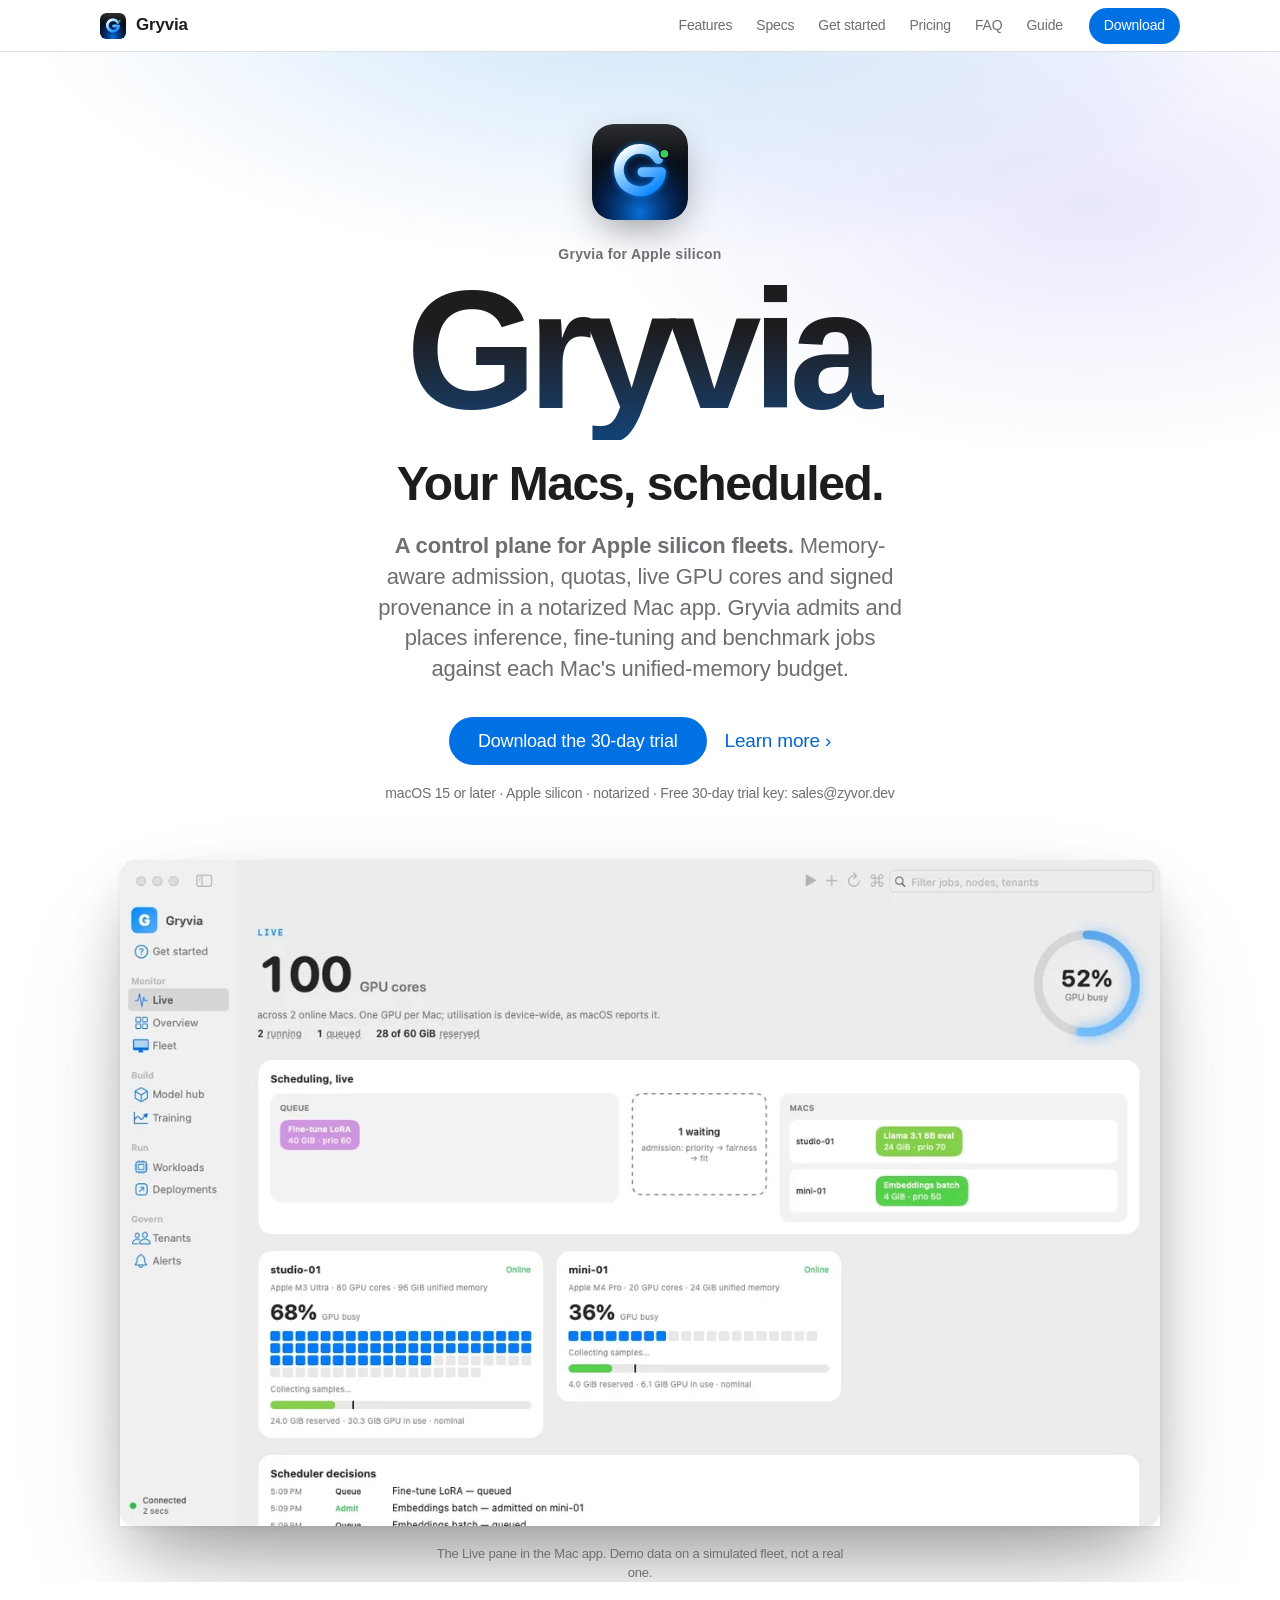
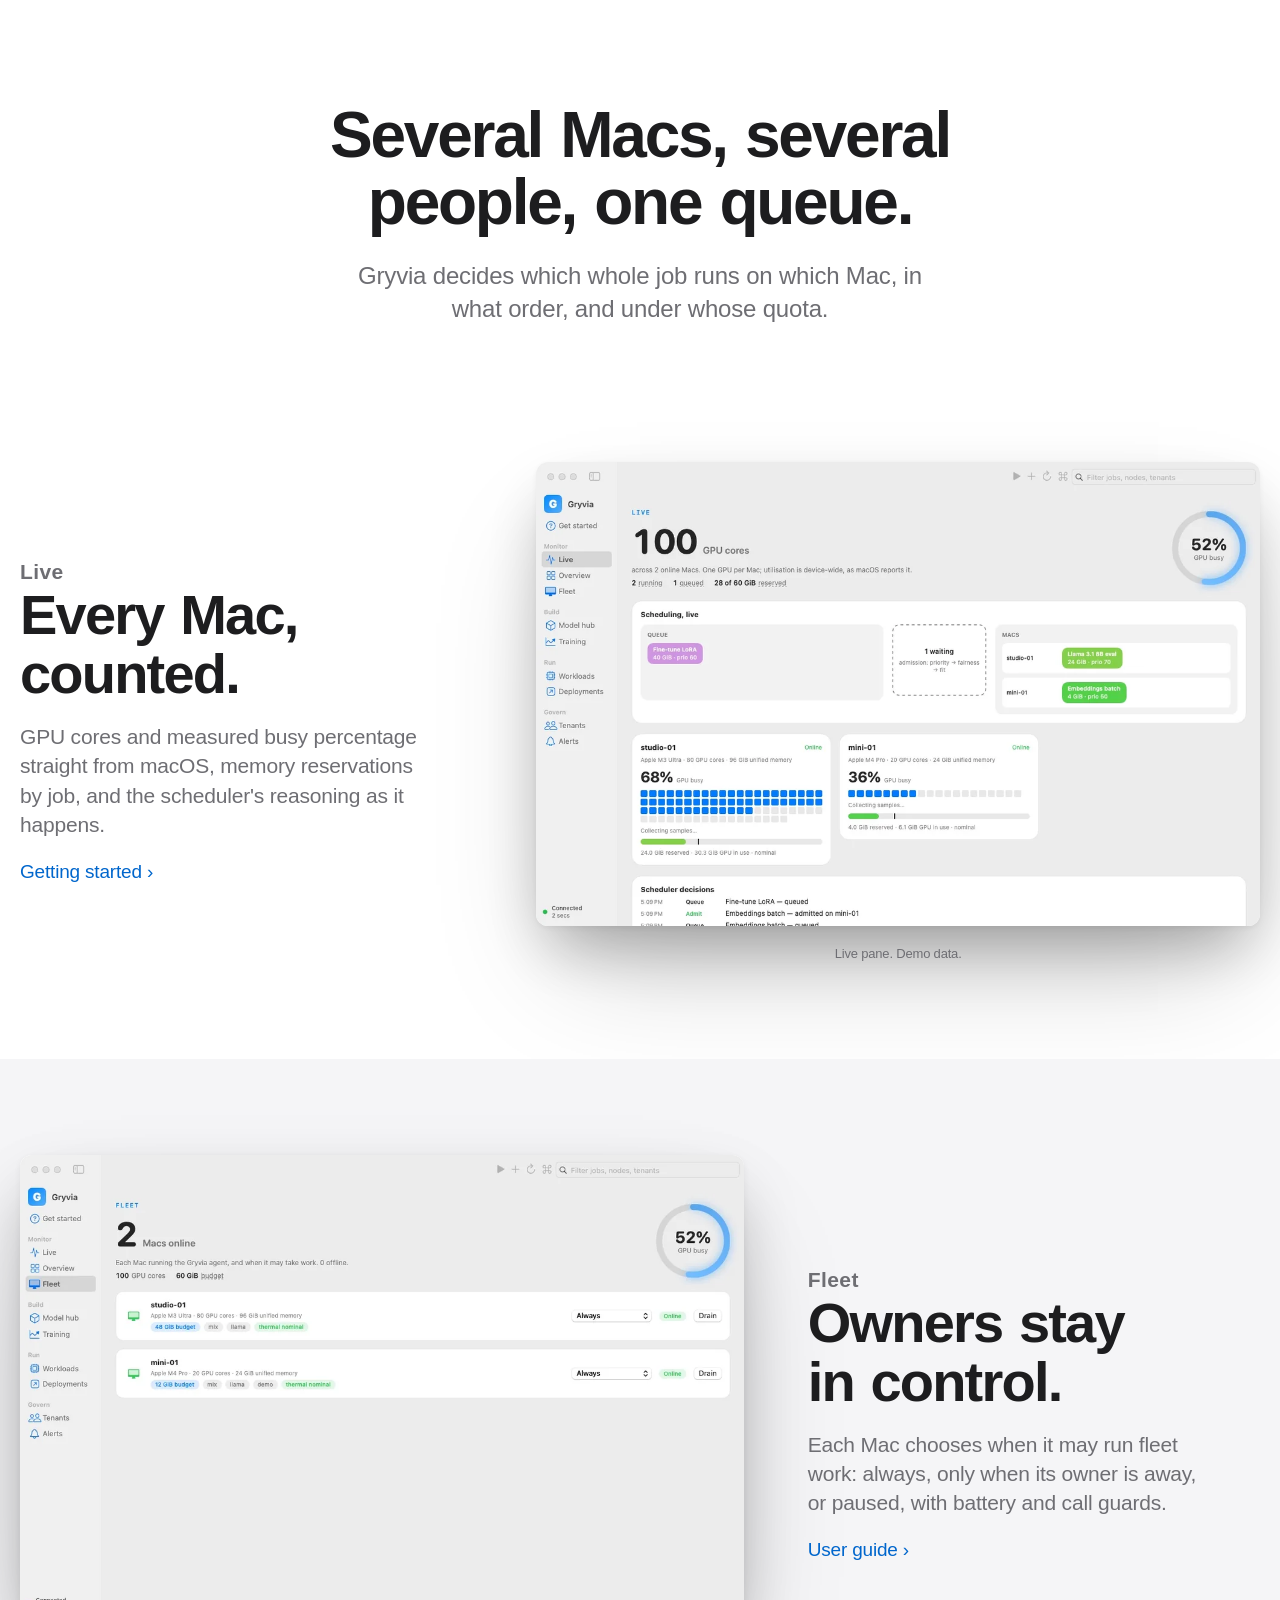
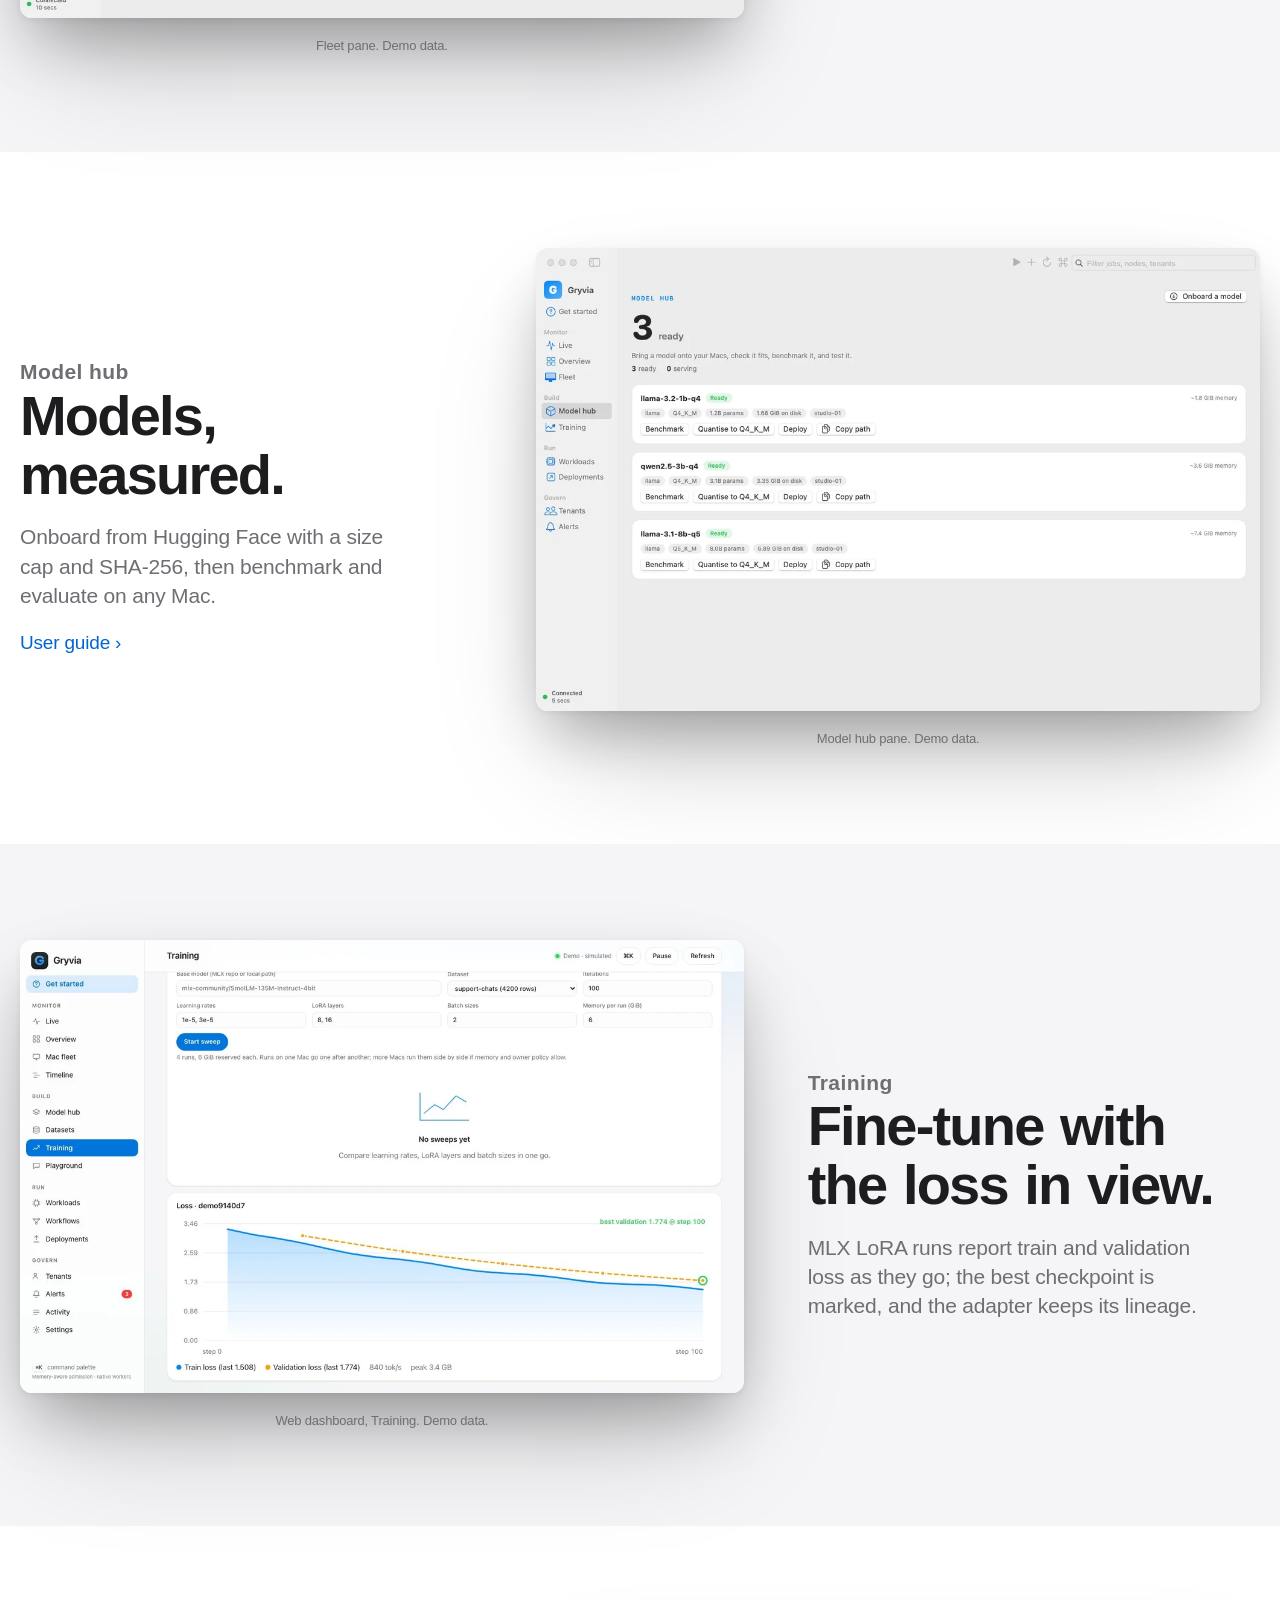
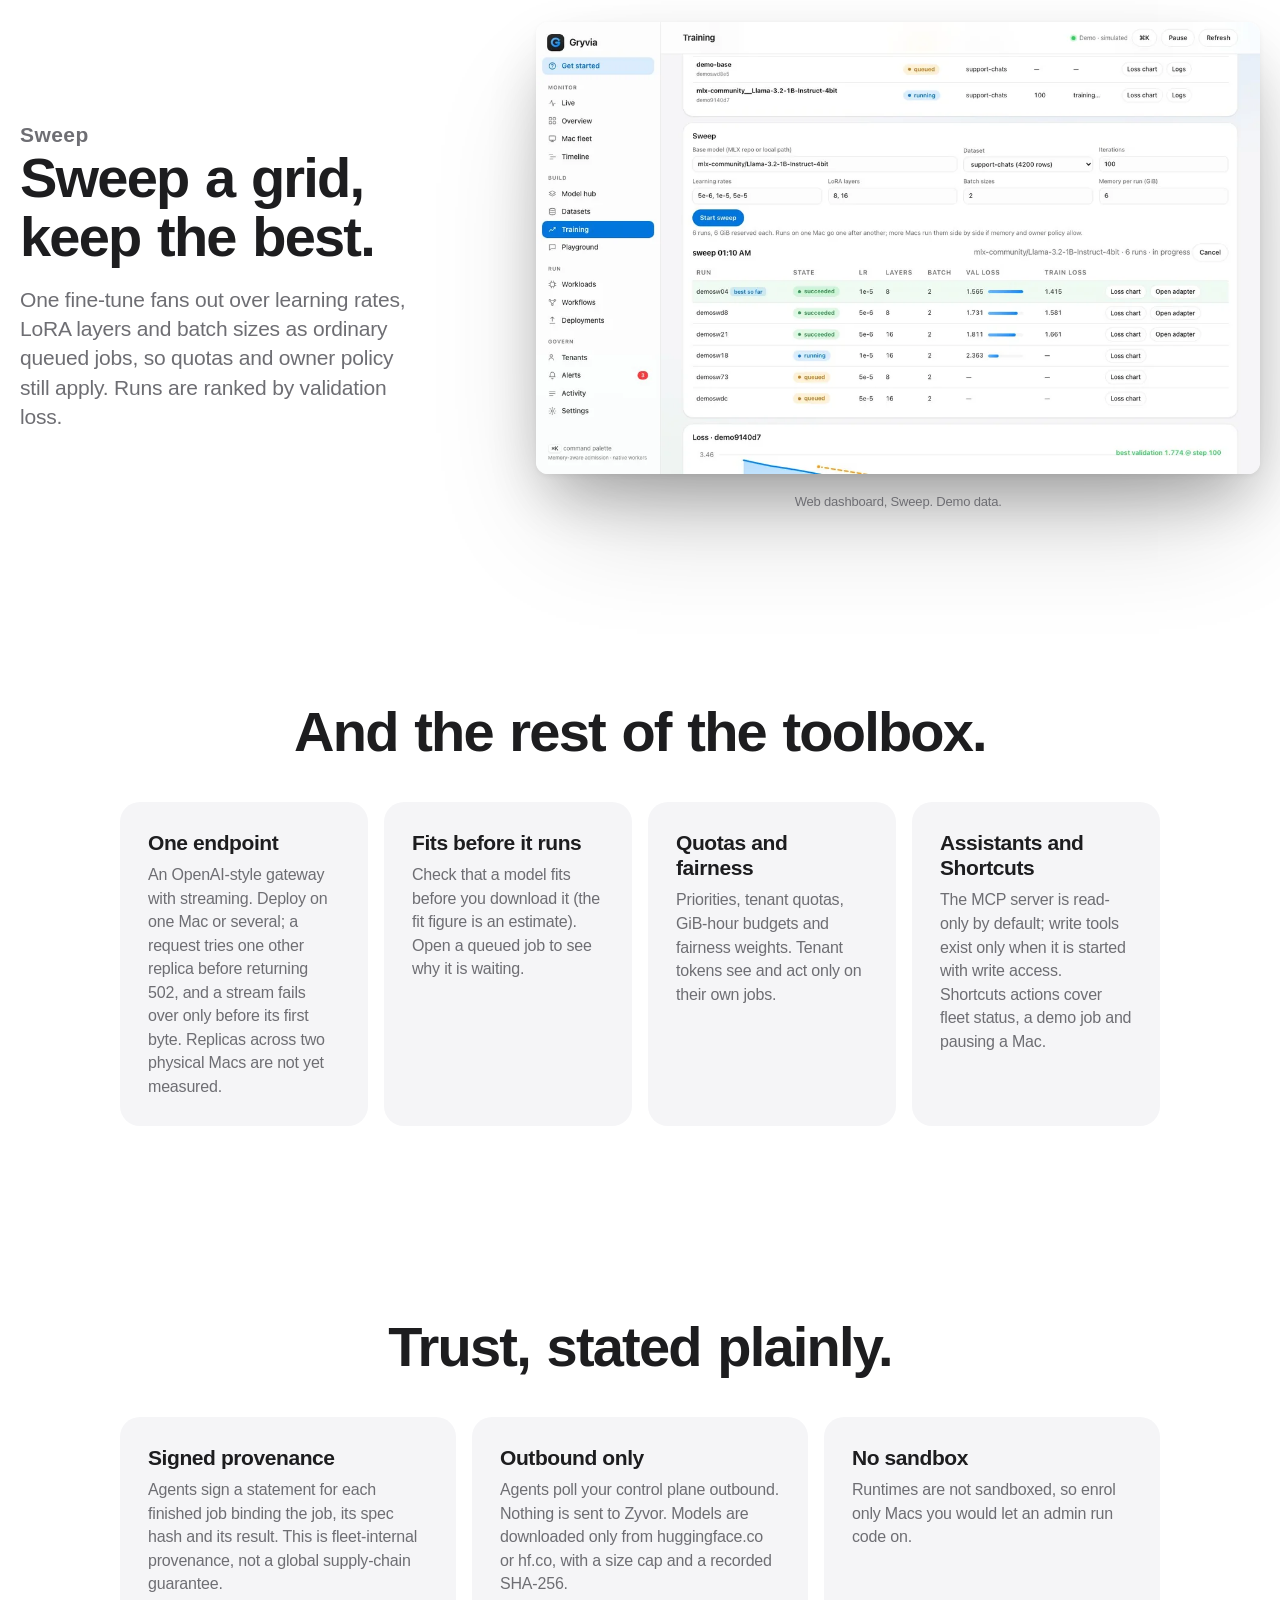
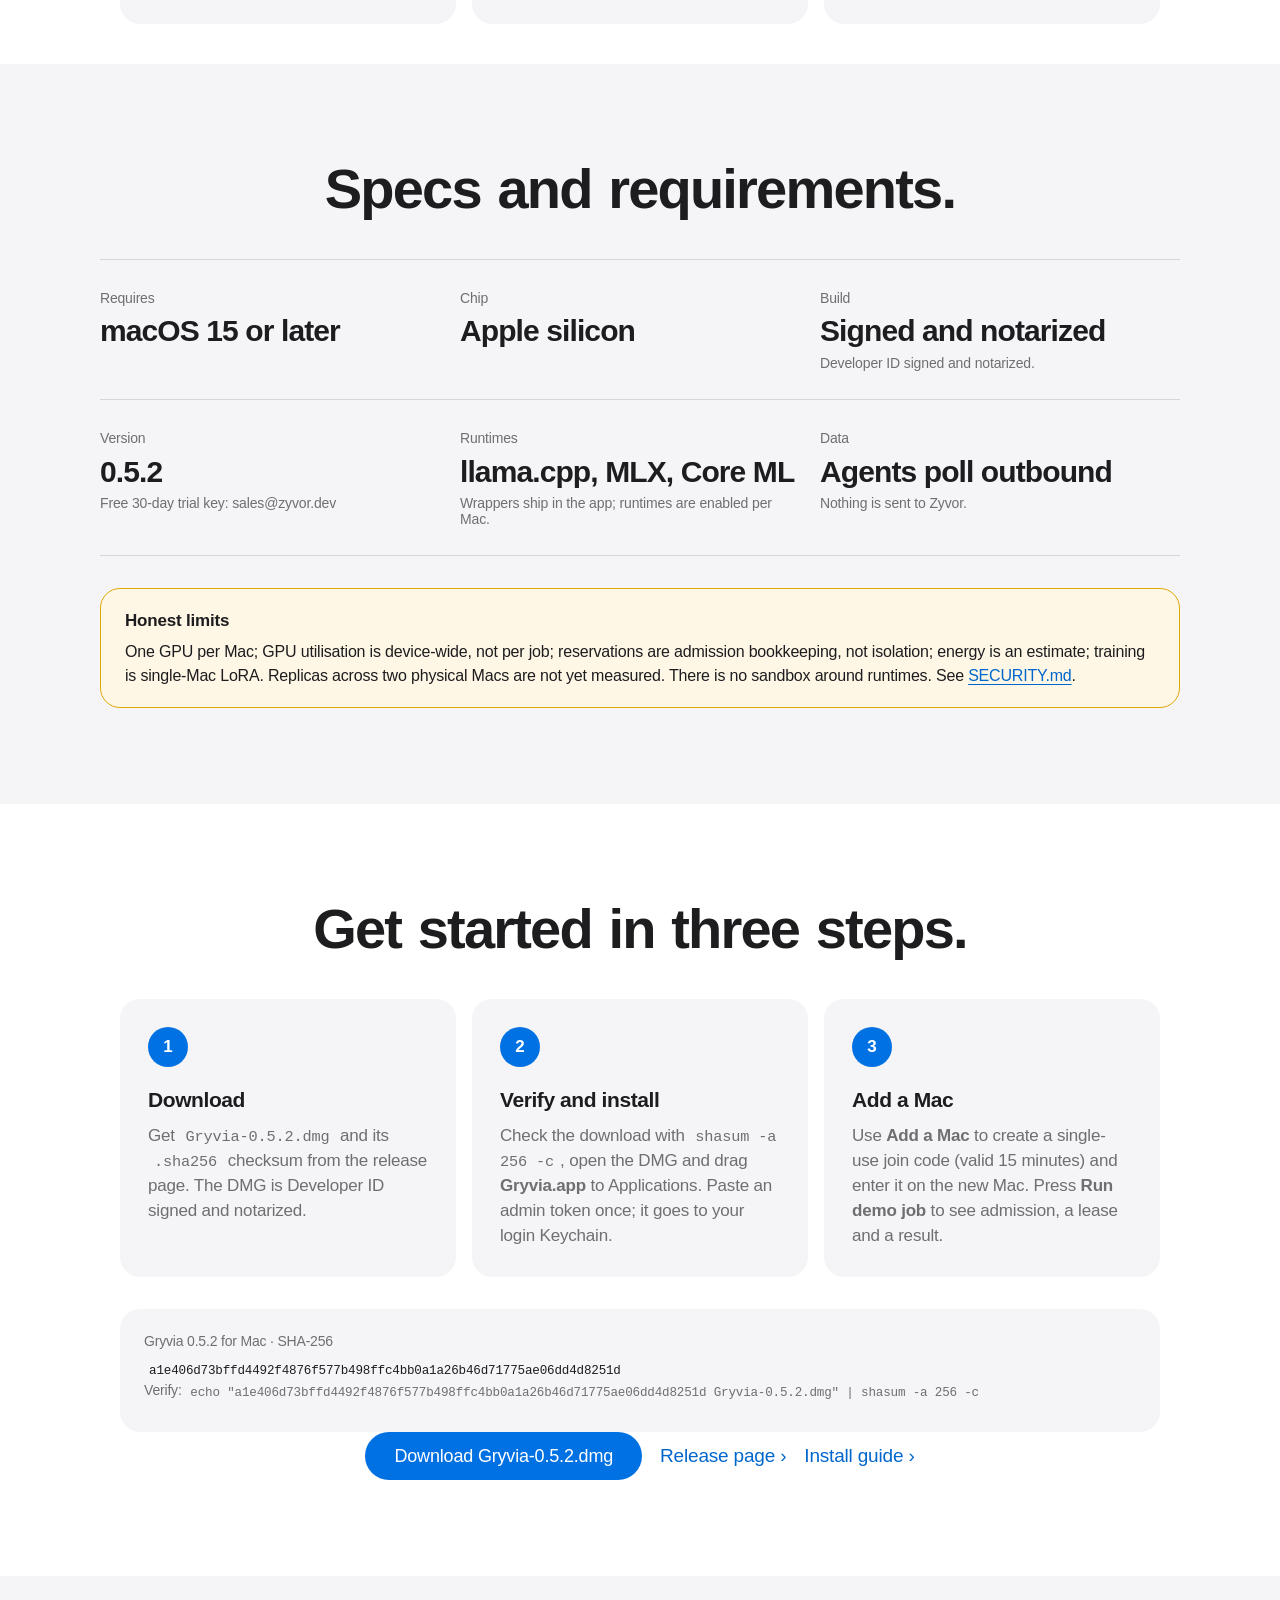
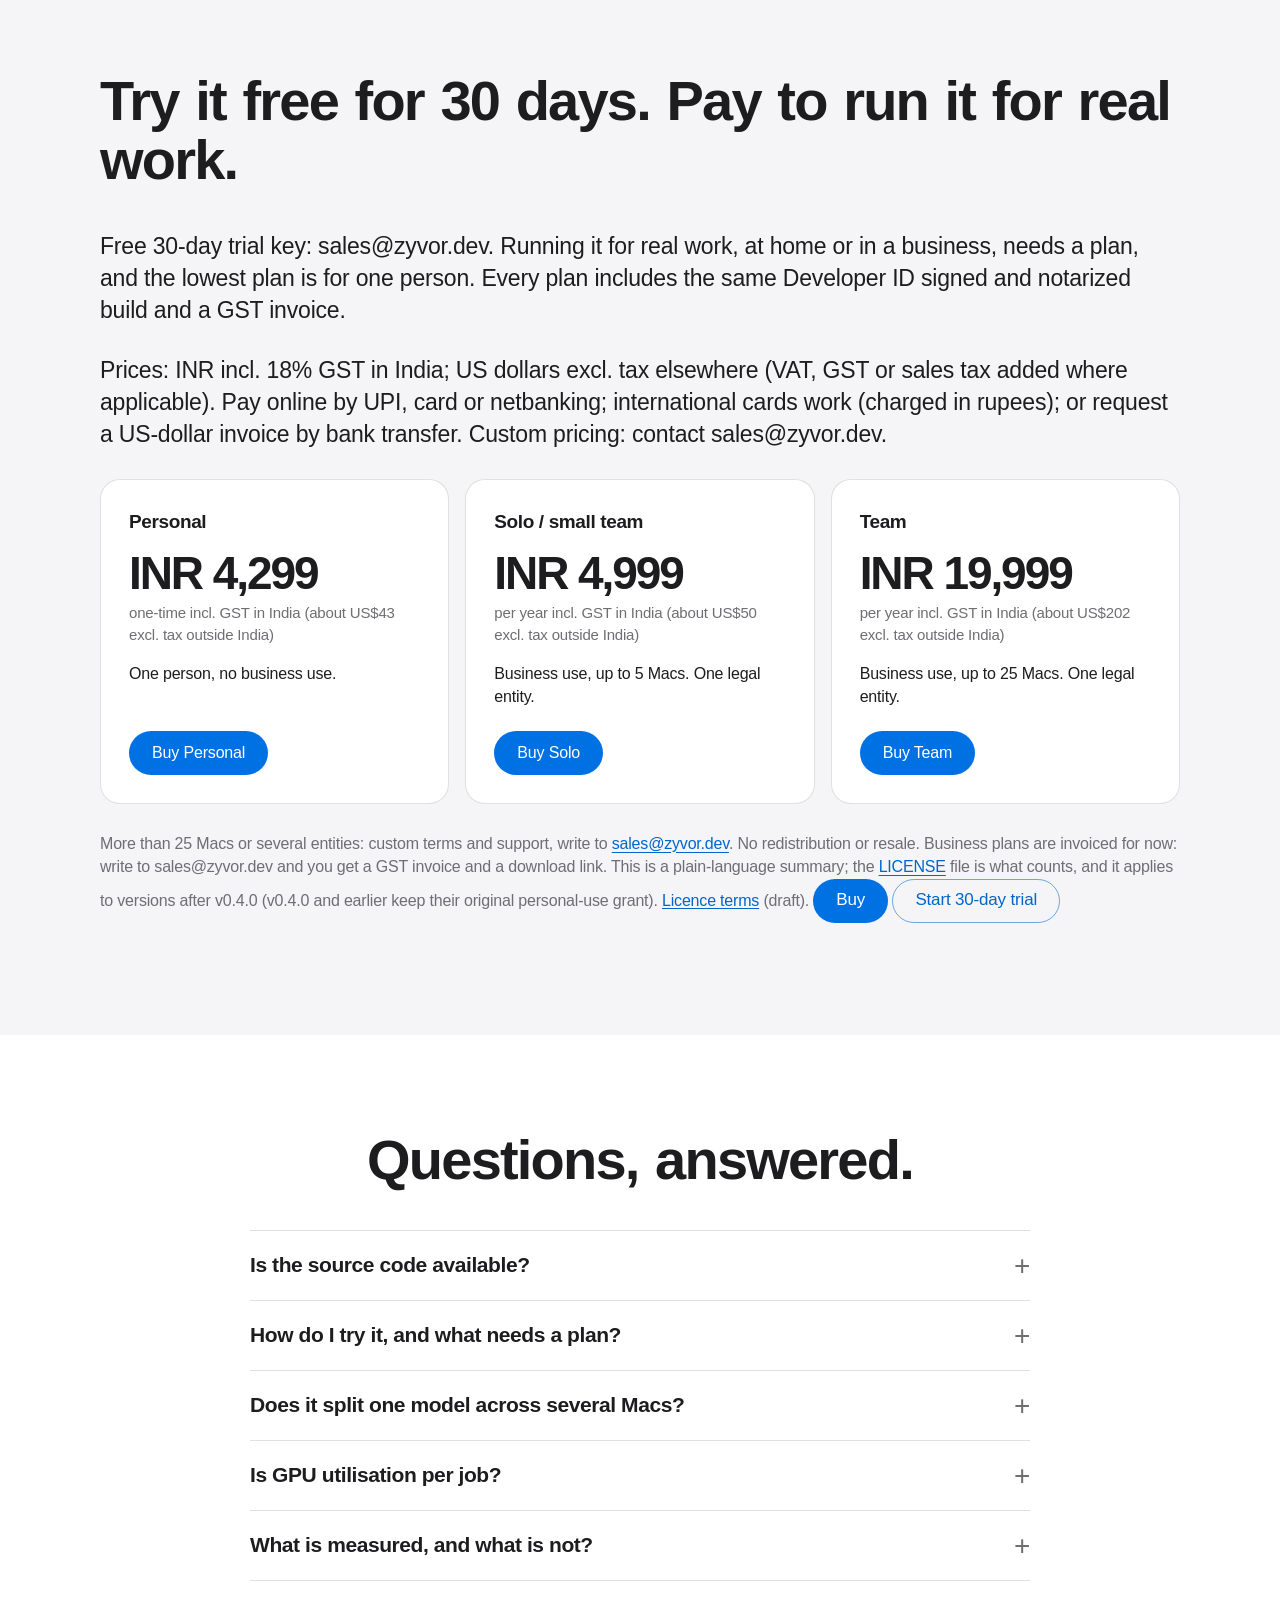
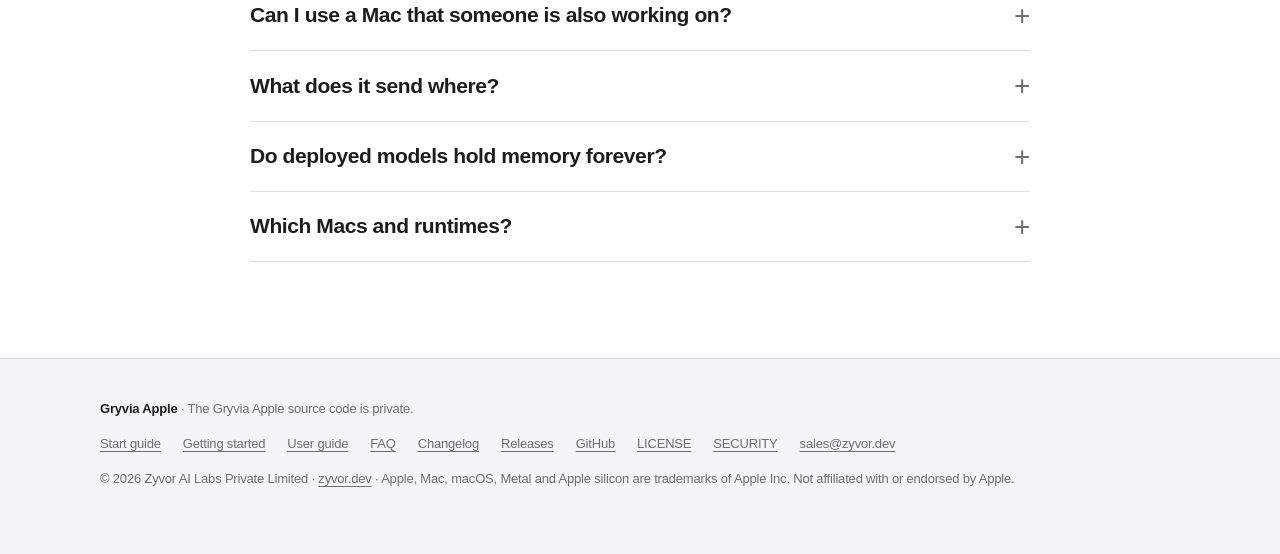
==== commit 45b50730: "Pages: prices INR incl. GST in India, USD excl. tax worldwide Co-Authored-By: Claude Sonnet 5.5 <nor" ====
--- a/index.html
+++ b/index.html
@@ -29,7 +29,7 @@
 <meta name="twitter:image:alt" content="Gryvia Apple: Your Macs, scheduled. The app window shows demo data.">
 <link rel="stylesheet" href="assets/landing.css">
 <style>:root{--accent-btn:#0071e3;--accent-ink:#0071e3;--accent-grad-a:#0071e3;--accent-grad-b:#5e5ce6}@media (prefers-color-scheme:dark){:root:not([data-theme="light"]){--accent-ink:#2997ff}}:root[data-theme="dark"]{--accent-ink:#2997ff}</style>
-<script type="application/ld+json">{"@context":"https://schema.org","@type":"SoftwareApplication","name":"Gryvia Apple","applicationCategory":"DeveloperApplication","operatingSystem":"macOS","softwareVersion":"0.5.2","downloadUrl":"https://github.com/zyvorai/gryvia-apple/releases/tag/v0.5.2","url":"https://zyvorai.github.io/gryvia-apple/","description":"A multi-tenant control plane for Apple silicon fleets: memory-aware admission, quotas, live GPU cores and signed provenance. Notarized Mac app for macOS 15 or later.","image":"https://zyvorai.github.io/gryvia-apple/social/og.png","publisher":{"@type":"Organization","name":"Zyvor AI Labs Private Limited","url":"https://zyvor.dev"}}</script>
+<script type="application/ld+json">{"@context":"https://schema.org","@type":"SoftwareApplication","name":"Gryvia Apple","applicationCategory":"DeveloperApplication","operatingSystem":"macOS","softwareVersion":"0.5.2","downloadUrl":"https://github.com/zyvorai/gryvia-apple/releases/tag/v0.5.2","url":"https://zyvorai.github.io/gryvia-apple/","description":"A multi-tenant control plane for Apple silicon fleets: memory-aware admission, quotas, live GPU cores and signed provenance. Notarized Mac app for macOS 15 or later.","image":"https://zyvorai.github.io/gryvia-apple/social/og.png","publisher":{"@type":"Organization","name":"Zyvor AI Labs Private Limited","url":"https://zyvor.dev"},"offers":[{"@type":"Offer","name":"Gryvia Apple Solo (up to 5 Macs, per year) (India, incl. 18% GST)","price":"4999","priceCurrency":"INR","url":"https://zyvor.dev/buy#gryvia"},{"@type":"Offer","name":"Gryvia Apple Solo (up to 5 Macs, per year) (outside India, excl. tax)","price":"50","priceCurrency":"USD","url":"https://zyvor.dev/buy#gryvia"},{"@type":"Offer","name":"Gryvia Apple Team (up to 25 Macs, per year) (India, incl. 18% GST)","price":"19999","priceCurrency":"INR","url":"https://zyvor.dev/buy#gryvia"},{"@type":"Offer","name":"Gryvia Apple Team (up to 25 Macs, per year) (outside India, excl. tax)","price":"202","priceCurrency":"USD","url":"https://zyvor.dev/buy#gryvia"},{"@type":"Offer","name":"Gryvia Apple Personal (one-time) (India, incl. 18% GST)","price":"4299","priceCurrency":"INR","url":"https://zyvor.dev/buy#gryvia"},{"@type":"Offer","name":"Gryvia Apple Personal (one-time) (outside India, excl. tax)","price":"43","priceCurrency":"USD","url":"https://zyvor.dev/buy#gryvia"}]}</script>
 </head>
 <body>
 <a class="skip" href="#main">Skip to content</a>
@@ -95,15 +95,16 @@
   <div class="inner wide">
   <h2 id="pricing-h" style="text-align:left">Try it free for 30 days. Pay to run it for real work.</h2>
   <p class="lead">Free 30-day trial key: sales@zyvor.dev. Running it for real work, at home or in a business, needs a plan, and the lowest plan is for one person. Every plan includes the same Developer ID signed and notarized build and a GST invoice.</p>
-<div class="plans"><div class="plan"><h3>Personal</h3><p class="price">₹4,299</p><p class="per">one-time incl. GST</p><p class="for">One person, no business use.</p><p class="cta"><a class="btn primary" href="https://rzp.io/rzp/7A92MBZr" rel="noopener">Buy Personal</a></p></div><div class="plan"><h3>Solo / small team</h3><p class="price">₹4,999</p><p class="per">per year incl. GST</p><p class="for">Business use, up to 5 Macs. One legal entity.</p><p class="cta"><a class="btn primary" href="https://rzp.io/rzp/XcUsxE2" rel="noopener">Buy Solo</a></p></div><div class="plan"><h3>Team</h3><p class="price">₹19,999</p><p class="per">per year incl. GST</p><p class="for">Business use, up to 25 Macs. One legal entity.</p><p class="cta"><a class="btn primary" href="https://rzp.io/rzp/argeq3h" rel="noopener">Buy Team</a></p></div></div>
-<p class="fine">More than 25 Macs or several entities: custom terms and support, write to <a href="mailto:sales@zyvor.dev">sales@zyvor.dev</a>. No redistribution or resale. Business plans are invoiced for now: write to sales@zyvor.dev and you get a GST invoice and a download link. This is a plain-language summary; the <a href="https://github.com/zyvorai/gryvia-apple/blob/main/LICENSE">LICENSE</a> file is what counts, and it applies to versions after v0.4.0 (v0.4.0 and earlier keep their original personal-use grant). <a href="https://github.com/zyvorai/gryvia-apple/blob/main/docs/COMMERCIAL-LICENSE.md">Licence terms</a> (draft). More at <a href="https://zyvor.dev/buy">zyvor.dev/buy</a>.</p>
+<p class="lead">Prices: INR incl. 18% GST in India; US dollars excl. tax elsewhere (VAT, GST or sales tax added where applicable). Pay online by UPI, card or netbanking; international cards work (charged in rupees); or request a US-dollar invoice by bank transfer. Custom pricing: contact sales@zyvor.dev.</p>
+<div class="plans"><div class="plan"><h3>Personal</h3><p class="price">INR 4,299</p><p class="per">one-time incl. GST in India (about US$43 excl. tax outside India)</p><p class="for">One person, no business use.</p><p class="cta"><a class="btn primary" href="https://rzp.io/rzp/7A92MBZr" rel="noopener">Buy Personal</a></p></div><div class="plan"><h3>Solo / small team</h3><p class="price">INR 4,999</p><p class="per">per year incl. GST in India (about US$50 excl. tax outside India)</p><p class="for">Business use, up to 5 Macs. One legal entity.</p><p class="cta"><a class="btn primary" href="https://rzp.io/rzp/XcUsxE2" rel="noopener">Buy Solo</a></p></div><div class="plan"><h3>Team</h3><p class="price">INR 19,999</p><p class="per">per year incl. GST in India (about US$202 excl. tax outside India)</p><p class="for">Business use, up to 25 Macs. One legal entity.</p><p class="cta"><a class="btn primary" href="https://rzp.io/rzp/argeq3h" rel="noopener">Buy Team</a></p></div></div>
+<p class="fine">More than 25 Macs or several entities: custom terms and support, write to <a href="mailto:sales@zyvor.dev">sales@zyvor.dev</a>. No redistribution or resale. Business plans are invoiced for now: write to sales@zyvor.dev and you get a GST invoice and a download link. This is a plain-language summary; the <a href="https://github.com/zyvorai/gryvia-apple/blob/main/LICENSE">LICENSE</a> file is what counts, and it applies to versions after v0.4.0 (v0.4.0 and earlier keep their original personal-use grant). <a href="https://github.com/zyvorai/gryvia-apple/blob/main/docs/COMMERCIAL-LICENSE.md">Licence terms</a> (draft). <a class="btn primary" href="https://zyvor.dev/buy#gryvia" rel="noopener">Buy</a> <a class="btn ghost" href="mailto:sales@zyvor.dev?subject=Gryvia%20Apple%2030-day%20trial%20key">Start 30-day trial</a></p>
   </div>
 </section>
 
 <section class="faq" id="faq" aria-labelledby="faq-h">
   <h2 id="faq-h">Questions, answered.</h2>
   <details><summary>Is the source code available?</summary><p>No. The Gryvia Apple source code is private. This repository holds documentation, this website and the downloads. The licence text is in <a href="https://github.com/zyvorai/gryvia-apple/blob/main/LICENSE">LICENSE</a>.</p></details>
-<details><summary>How do I try it, and what needs a plan?</summary><p>Write to sales@zyvor.dev for a free 30-day trial key. Running it for real work, whether you are one person at home (Personal plan) or a business (Solo, Team or larger), needs a plan from <a href="https://zyvor.dev/buy">zyvor.dev/buy</a>. v0.4.0 and earlier were released with a free personal-use grant, which stays valid for those versions. The LICENSE file is the authority; ask sales@zyvor.dev if your case is unclear.</p></details>
+<details><summary>How do I try it, and what needs a plan?</summary><p>Write to sales@zyvor.dev for a free 30-day trial key. The trial is soft: nothing is disabled and no data is lost when it ends. Running it for real work, whether you are one person at home (Personal plan) or a business (Solo, Team or larger), needs a plan from <a href="https://zyvor.dev/buy#gryvia">zyvor.dev/buy</a>. v0.4.0 and earlier were released with a free personal-use grant, which stays valid for those versions. The LICENSE file is the authority; ask sales@zyvor.dev if your case is unclear.</p></details>
 <details><summary>Does it split one model across several Macs?</summary><p>No. For that, look at exo or MLX distributed. Gryvia decides which whole job runs on which Mac and under whose quota.</p></details>
 <details><summary>Is GPU utilisation per job?</summary><p>No. It is the whole Mac's GPU load as macOS reports it, including other apps. Reservations are admission bookkeeping and energy figures are estimates.</p></details>
 <details><summary>What is measured, and what is not?</summary><p>GPU core counts and utilisation come from macOS (the IORegistry, no sudo) and were matched against <code>ioreg</code> on a dev Mac and a Mac mini in a dated validation run on 2026-10-14. Replicas across two physical Macs are not yet measured, and in that run the Metal, MLX and llama runtimes, GPU throughput and isolation, and the energy helper on real hardware were not verified.</p></details>
